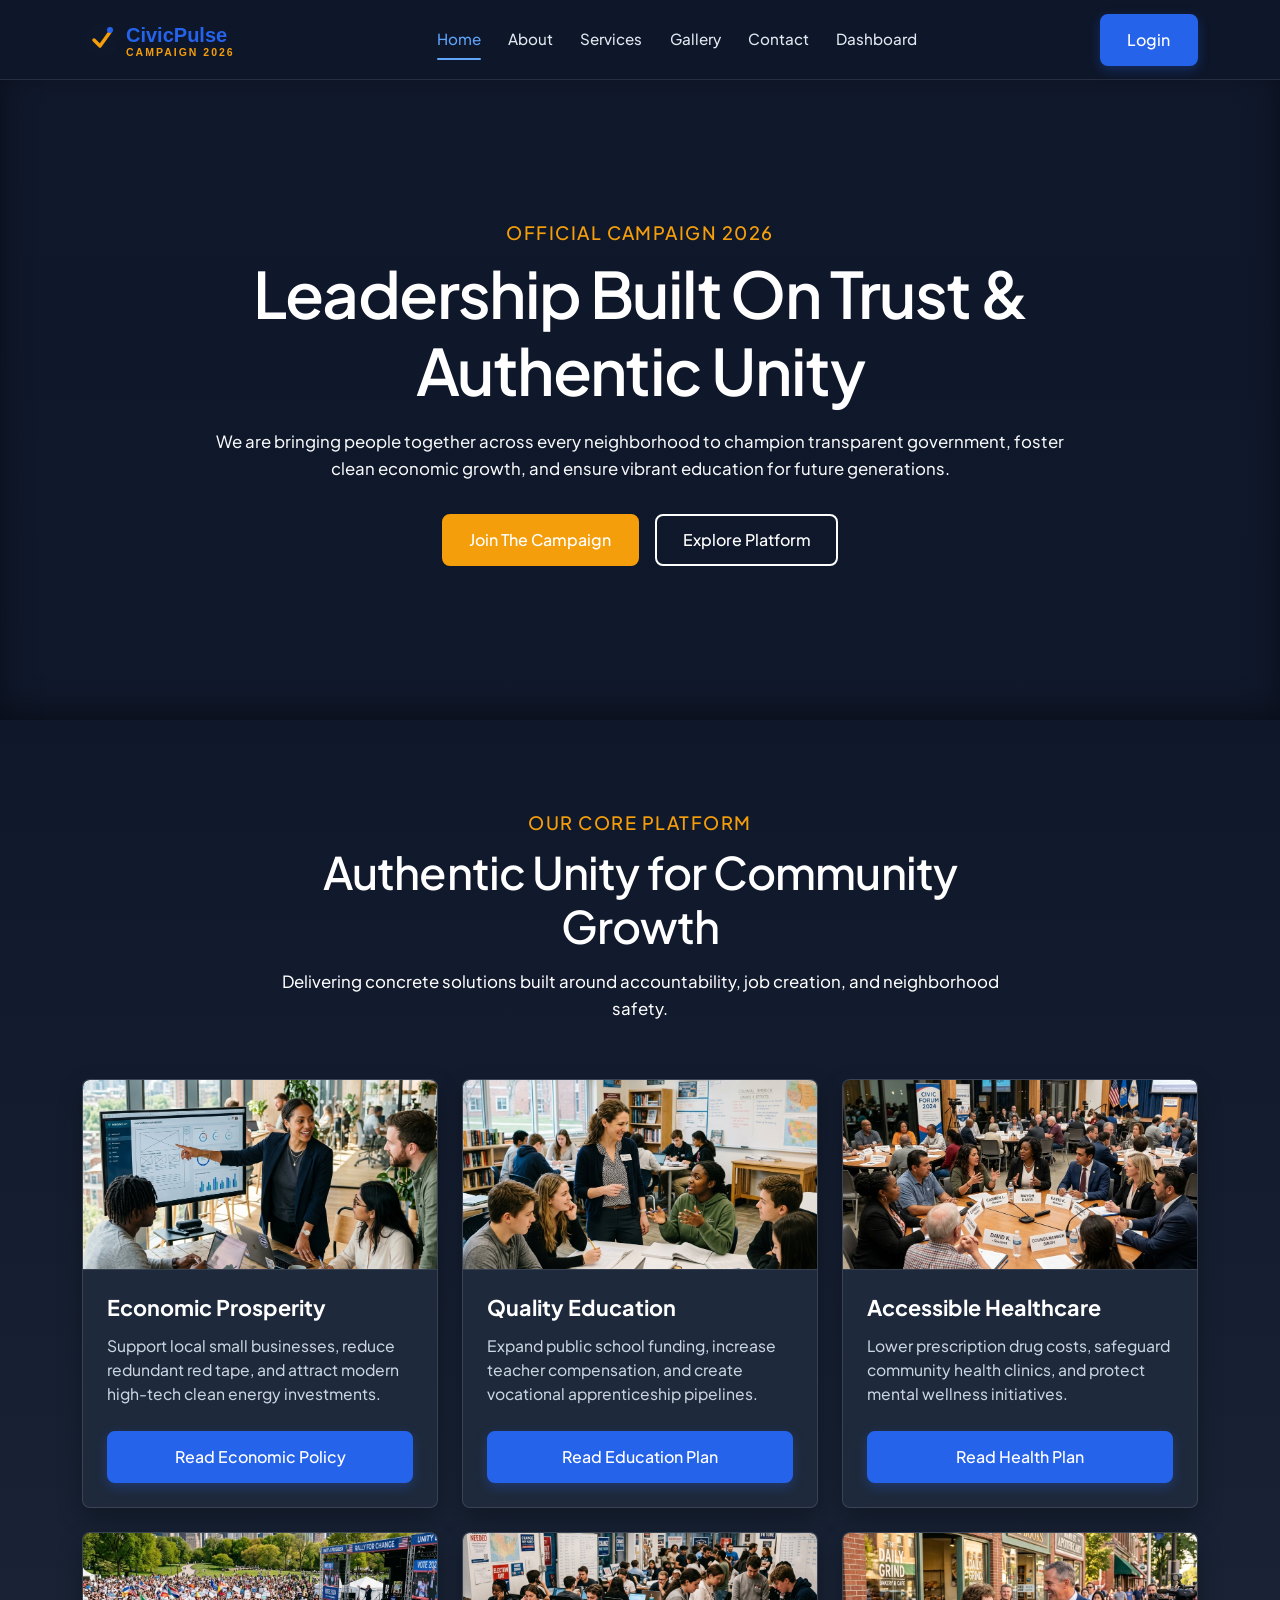
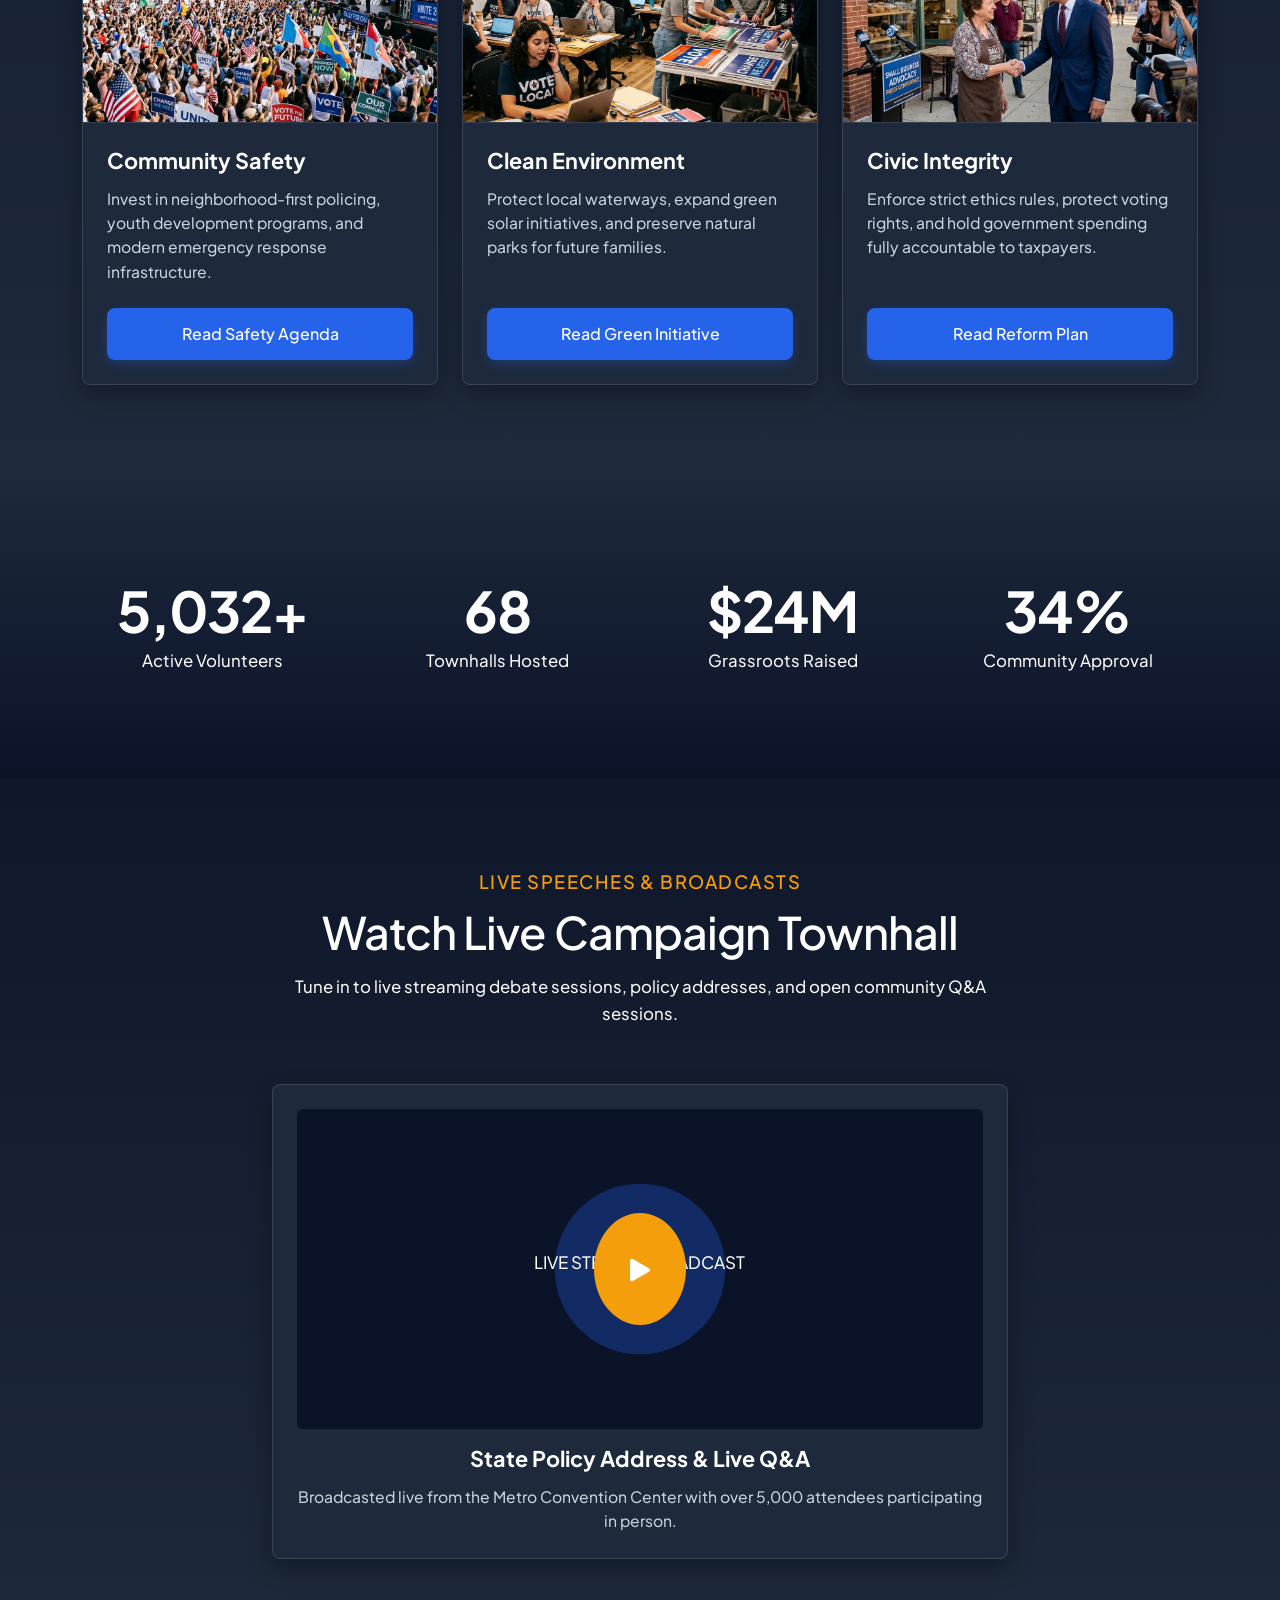
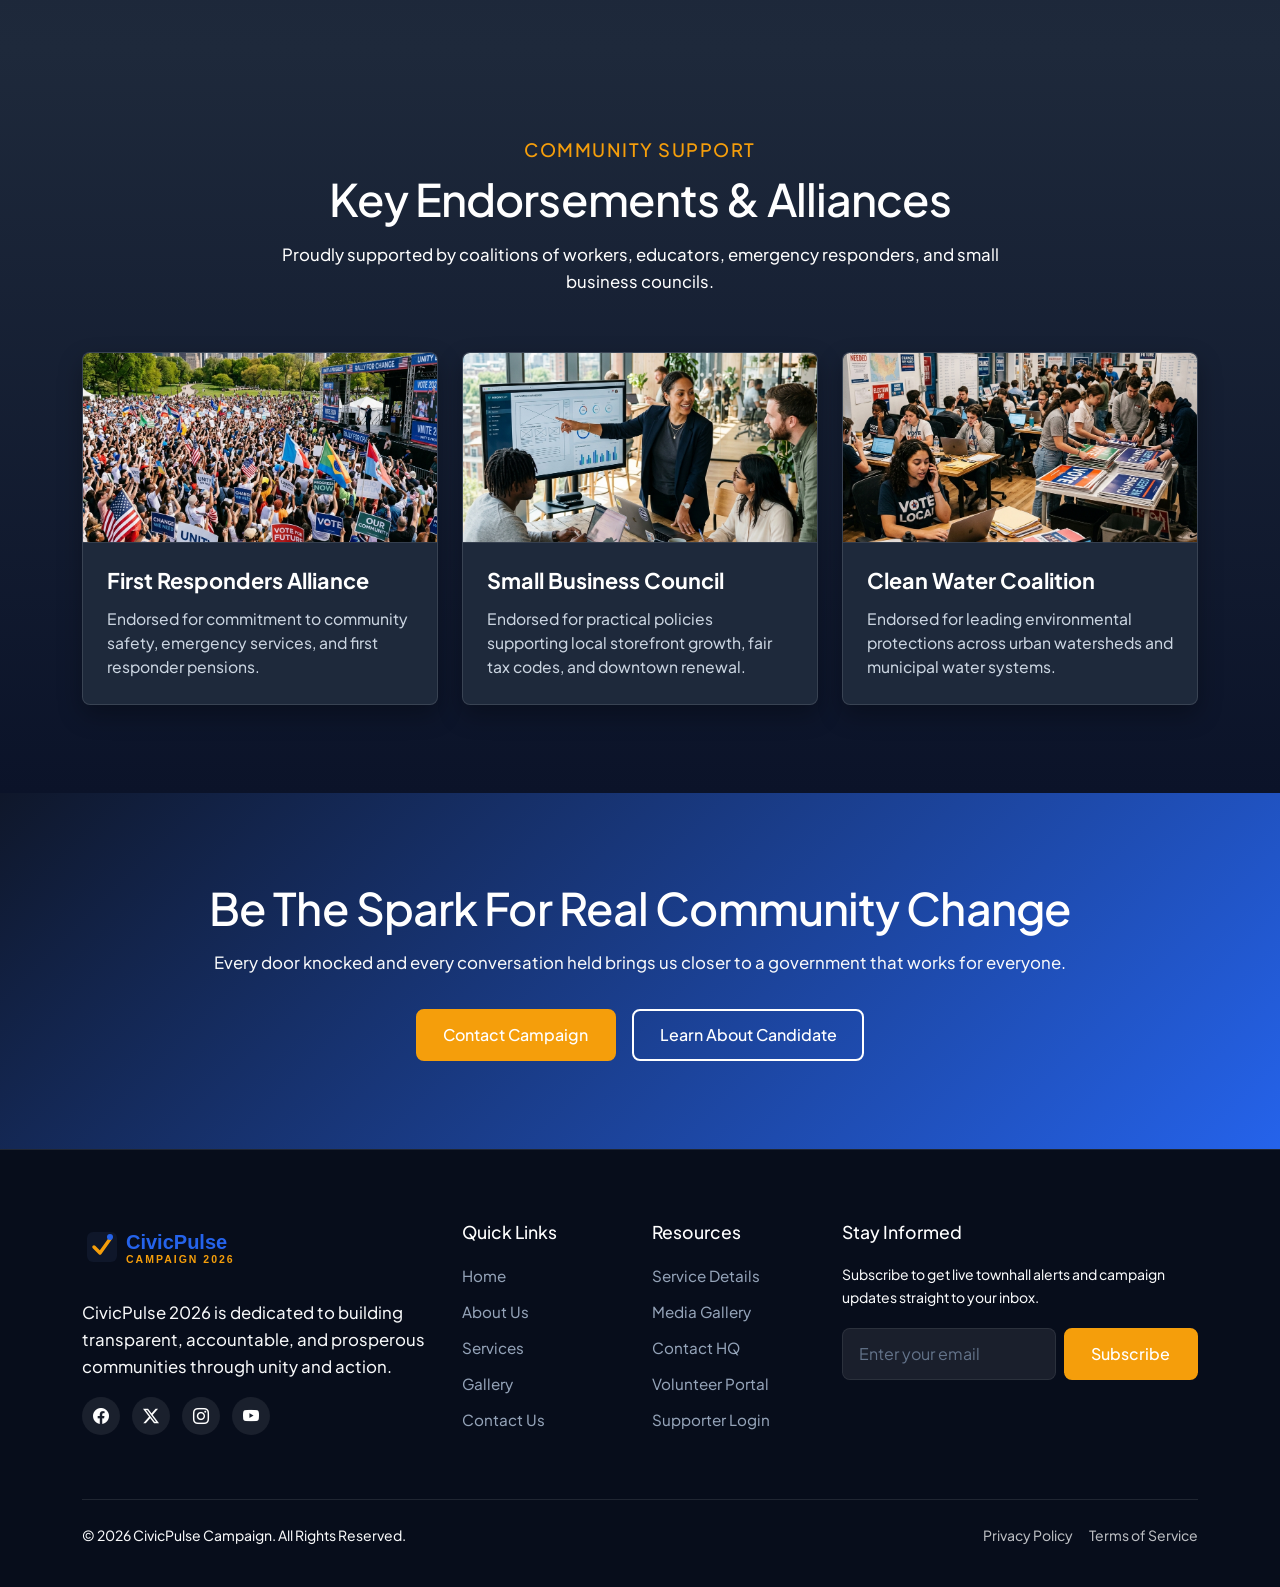
==== index.html @ 6f25697b "Fix mobile dashboard layout, sync offcanvas menu items, improve contrast, and move login button" ====
<!DOCTYPE html>
<html lang="en" dir="ltr">
<head>
  <meta charset="UTF-8">
  <meta name="viewport" content="width=device-width, initial-scale=1.0">
  <title>CivicPulse 2026 - Political Campaign (Home)</title>
  <meta name="description" content="Official Political Campaign Website for Senator Marcus Vance. Empowering local communities, promoting civic integrity, and driving economic prosperity for all.">
  
  <!-- Favicon -->
  <link rel="icon" type="image/svg+xml" href="assets/images/favicon.svg">
  
  <!-- Bootstrap 5 CSS -->
  <link href="https://cdn.jsdelivr.net/npm/bootstrap@5.3.2/dist/css/bootstrap.min.css" rel="stylesheet">
  <!-- Bootstrap Icons -->
  <link href="https://cdn.jsdelivr.net/npm/bootstrap-icons@1.11.1/font/bootstrap-icons.css" rel="stylesheet">
  
  <!-- Custom Stylesheets -->
  <link rel="stylesheet" href="assets/css/style.css">
  <link rel="stylesheet" href="assets/css/dark-mode.css">
  <link rel="stylesheet" href="assets/css/rtl.css">
</head>
<body>

  <!-- FIXED STICKY HEADER -->
  <header class="navbar-sticky">
    <div class="container d-flex align-items-center justify-content-between">
      <!-- Logo -->
      <a href="index.html" class="navbar-brand m-0">
        <img src="assets/images/logo.svg" alt="CivicPulse Logo" class="header-logo">
      </a>

      <!-- Desktop Navigation Menu -->
      <nav class="d-none d-lg-block">
        <ul class="nav">
          <li class="nav-item"><a class="nav-link active" href="index.html">Home</a></li>
          <li class="nav-item"><a class="nav-link" href="about.html">About</a></li>
          <li class="nav-item"><a class="nav-link" href="services.html">Services</a></li>
          <li class="nav-item"><a class="nav-link" href="gallery.html">Gallery</a></li>
          <li class="nav-item"><a class="nav-link" href="contact.html">Contact</a></li>
          <li class="nav-item"><a class="nav-link" href="dashboard.html">Dashboard</a></li>
        </ul>
      </nav>

      <!-- Action Toggles & CTAs (Only Login Button per Rule) -->
      <div class="d-flex align-items-center gap-2">
        <a href="login.html" class="btn btn-primary-custom d-none d-lg-inline-flex ms-2">Login</a>
        
        <!-- Mobile Offcanvas Trigger -->
        <button class="navbar-toggler d-lg-none header-toggle-btn p-2" type="button" data-bs-toggle="offcanvas" data-bs-target="#mobileOffcanvas" aria-controls="mobileOffcanvas" aria-label="Toggle navigation">
          <i class="bi bi-list fs-4"></i>
        </button>
      </div>
    </div>
  </header>

  <!-- MOBILE OFFCANVAS NAVIGATION MENU -->
  <div class="offcanvas offcanvas-end bg-section-var2 text-white" tabindex="-1" id="mobileOffcanvas">
    <div class="offcanvas-header border-bottom">
      <img src="assets/images/logo.svg" alt="CivicPulse Logo" class="header-logo" style="max-width: 140px;">
      <button type="button" class="btn-close btn-close-white" data-bs-dismiss="offcanvas" aria-label="Close"></button>
    </div>
    <div class="offcanvas-body d-flex flex-column justify-content-between">
      <ul class="nav flex-column gap-2">
        <li class="nav-item"><a class="nav-link text-white" href="index.html">Home</a></li>
        <li class="nav-item"><a class="nav-link text-white" href="about.html">About</a></li>
        <li class="nav-item"><a class="nav-link text-white" href="services.html">Services</a></li>
        <li class="nav-item"><a class="nav-link text-white" href="gallery.html">Gallery</a></li>
        <li class="nav-item"><a class="nav-link text-white" href="contact.html">Contact</a></li>
        <li class="nav-item"><a class="nav-link text-white" href="dashboard.html">Dashboard</a></li>
      </ul>
      <div class="mt-4 pt-3 border-top d-grid gap-2">
        <a href="login.html" class="btn btn-primary-custom">Login</a>
      </div>
    </div>
  </div>

  <main>
    <!-- SECTION 1: HOME HERO SECTION (WITH ATTRACTIVE BACKGROUND IMAGE & CENTER ALIGNMENT) -->
    <section class="hero-home-wrapper">
      <div class="container">
        <div class="hero-content-center">
          <span class="subheading">Official Campaign 2026</span>
          <h1 class="display-3 text-white">Leadership Built On Trust &amp; Authentic Unity</h1>
          <p class="lead-text text-light">
            We are bringing people together across every neighborhood to champion transparent government, foster clean economic growth, and ensure vibrant education for future generations.
          </p>
          <div class="hero-btn-group">
            <a href="contact.html" class="btn btn-tertiary-custom btn-lg">Join The Campaign</a>
            <a href="services.html" class="btn btn-secondary-custom border-white text-white btn-lg">Explore Platform</a>
          </div>
        </div>
      </div>
    </section>

    <!-- SECTION 2: CORE CAMPAIGN PILLARS (RICH DARK SLATE CARDS) -->
    <section class="py-section bg-section-var1">
      <div class="container">
        <div class="section-title-wrapper">
          <span class="subheading">Our Core Platform</span>
          <h2 class="text-white">Authentic Unity for Community Growth</h2>
          <p class="text-light">Delivering concrete solutions built around accountability, job creation, and neighborhood safety.</p>
        </div>
        <div class="row g-4">
          <!-- Card 1 -->
          <div class="col-md-6 col-lg-4">
            <div class="custom-card p-0 overflow-hidden">
              <img src="assets/images/card-economic.png" alt="Economic Prosperity" class="custom-card-img m-0">
              <div class="p-4 d-flex flex-column flex-grow-1">
                <h3 class="text-white">Economic Prosperity</h3>
                <p class="text-light">Support local small businesses, reduce redundant red tape, and attract modern high-tech clean energy investments.</p>
                <div class="custom-card-footer mt-auto pt-2">
                  <a href="service-details.html" class="btn btn-primary-custom w-100">Read Economic Policy</a>
                </div>
              </div>
            </div>
          </div>

          <!-- Card 2 -->
          <div class="col-md-6 col-lg-4">
            <div class="custom-card p-0 overflow-hidden">
              <img src="assets/images/card-education.png" alt="Quality Education" class="custom-card-img m-0">
              <div class="p-4 d-flex flex-column flex-grow-1">
                <h3 class="text-white">Quality Education</h3>
                <p class="text-light">Expand public school funding, increase teacher compensation, and create vocational apprenticeship pipelines.</p>
                <div class="custom-card-footer mt-auto pt-2">
                  <a href="service-details.html" class="btn btn-primary-custom w-100">Read Education Plan</a>
                </div>
              </div>
            </div>
          </div>

          <!-- Card 3 -->
          <div class="col-md-6 col-lg-4">
            <div class="custom-card p-0 overflow-hidden">
              <img src="assets/images/card-healthcare.png" alt="Accessible Healthcare" class="custom-card-img m-0">
              <div class="p-4 d-flex flex-column flex-grow-1">
                <h3 class="text-white">Accessible Healthcare</h3>
                <p class="text-light">Lower prescription drug costs, safeguard community health clinics, and protect mental wellness initiatives.</p>
                <div class="custom-card-footer mt-auto pt-2">
                  <a href="service-details.html" class="btn btn-primary-custom w-100">Read Health Plan</a>
                </div>
              </div>
            </div>
          </div>

          <!-- Card 4 -->
          <div class="col-md-6 col-lg-4">
            <div class="custom-card p-0 overflow-hidden">
              <img src="assets/images/card-safety.png" alt="Community Safety" class="custom-card-img m-0">
              <div class="p-4 d-flex flex-column flex-grow-1">
                <h3 class="text-white">Community Safety</h3>
                <p class="text-light">Invest in neighborhood-first policing, youth development programs, and modern emergency response infrastructure.</p>
                <div class="custom-card-footer mt-auto pt-2">
                  <a href="service-details.html" class="btn btn-primary-custom w-100">Read Safety Agenda</a>
                </div>
              </div>
            </div>
          </div>

          <!-- Card 5 -->
          <div class="col-md-6 col-lg-4">
            <div class="custom-card p-0 overflow-hidden">
              <img src="assets/images/card-environment.png" alt="Clean Environment" class="custom-card-img m-0">
              <div class="p-4 d-flex flex-column flex-grow-1">
                <h3 class="text-white">Clean Environment</h3>
                <p class="text-light">Protect local waterways, expand green solar initiatives, and preserve natural parks for future families.</p>
                <div class="custom-card-footer mt-auto pt-2">
                  <a href="service-details.html" class="btn btn-primary-custom w-100">Read Green Initiative</a>
                </div>
              </div>
            </div>
          </div>

          <!-- Card 6 -->
          <div class="col-md-6 col-lg-4">
            <div class="custom-card p-0 overflow-hidden">
              <img src="assets/images/card-ethics.png" alt="Civic Integrity" class="custom-card-img m-0">
              <div class="p-4 d-flex flex-column flex-grow-1">
                <h3 class="text-white">Civic Integrity</h3>
                <p class="text-light">Enforce strict ethics rules, protect voting rights, and hold government spending fully accountable to taxpayers.</p>
                <div class="custom-card-footer mt-auto pt-2">
                  <a href="service-details.html" class="btn btn-primary-custom w-100">Read Reform Plan</a>
                </div>
              </div>
            </div>
          </div>
        </div>
      </div>
    </section>

    <!-- SECTION 3: CAMPAIGN STATISTICS (COLOR VARIATION 2: DEEP NAVY SLATE) -->
    <section class="py-section bg-section-var2">
      <div class="container">
        <div class="row g-4 text-center">
          <div class="col-6 col-md-3">
            <div class="p-3">
              <h2 class="display-4 text-warning fw-bold mb-1"><span class="counter-val" data-target="18500">0</span>+</h2>
              <p class="text-light mb-0">Active Volunteers</p>
            </div>
          </div>
          <div class="col-6 col-md-3">
            <div class="p-3">
              <h2 class="display-4 text-warning fw-bold mb-1"><span class="counter-val" data-target="142">0</span></h2>
              <p class="text-light mb-0">Townhalls Hosted</p>
            </div>
          </div>
          <div class="col-6 col-md-3">
            <div class="p-3">
              <h2 class="display-4 text-warning fw-bold mb-1">$<span class="counter-val" data-target="24">0</span>M</h2>
              <p class="text-light mb-0">Grassroots Raised</p>
            </div>
          </div>
          <div class="col-6 col-md-3">
            <div class="p-3">
              <h2 class="display-4 text-warning fw-bold mb-1"><span class="counter-val" data-target="96">0</span>%</h2>
              <p class="text-light mb-0">Community Approval</p>
            </div>
          </div>
        </div>
      </div>
    </section>

    <!-- SECTION 4: WATCH LIVE & SPEECHES (COLOR VARIATION 1: DEEP SLATE NAVY) -->
    <section class="py-section bg-section-var1">
      <div class="container">
        <div class="section-title-wrapper">
          <span class="subheading">Live Speeches &amp; Broadcasts</span>
          <h2 class="text-white">Watch Live Campaign Townhall</h2>
          <p class="text-light">Tune in to live streaming debate sessions, policy addresses, and open community Q&amp;A sessions.</p>
        </div>
        <div class="row align-items-center g-4">
          <div class="col-lg-8 mx-auto text-center">
            <div class="custom-card p-4">
              <div class="position-relative mb-3 rounded overflow-hidden" style="background: #0B1329; min-height: 320px; display: flex; align-items: center; justify-content: center;">
                <svg viewBox="0 0 800 450" class="w-100 h-100 position-absolute top-0 start-0">
                  <rect width="800" height="450" fill="#0B1329"/>
                  <circle cx="400" cy="225" r="120" fill="#2563EB" opacity="0.3"/>
                  <text x="400" y="225" font-family="'Plus Jakarta Sans', sans-serif" font-size="24" fill="#FFFFFF" text-anchor="middle">LIVE STREAM BROADCAST</text>
                </svg>
                <a href="gallery.html" class="btn btn-tertiary-custom position-relative z-1 btn-lg rounded-circle p-4">
                  <i class="bi bi-play-fill fs-1"></i>
                </a>
              </div>
              <h3 class="text-white">State Policy Address &amp; Live Q&amp;A</h3>
              <p class="text-light mb-0">Broadcasted live from the Metro Convention Center with over 5,000 attendees participating in person.</p>
            </div>
          </div>
        </div>
      </div>
    </section>

    <!-- SECTION 5: KEY ENDORSEMENTS (RICH DARK SLATE CARDS WITH WHITE TEXT) -->
    <section class="py-section bg-section-var2">
      <div class="container">
        <div class="section-title-wrapper">
          <span class="subheading text-warning">Community Support</span>
          <h2 class="text-white">Key Endorsements &amp; Alliances</h2>
          <p class="text-light">Proudly supported by coalitions of workers, educators, emergency responders, and small business councils.</p>
        </div>
        <div class="row g-4 text-start">
          <div class="col-md-4">
            <div class="custom-card p-0 overflow-hidden">
              <img src="assets/images/card-responders.png" alt="First Responders Alliance" class="custom-card-img m-0">
              <div class="p-4 d-flex flex-column flex-grow-1">
                <h3 class="text-white">First Responders Alliance</h3>
                <p class="text-light mb-0">Endorsed for commitment to community safety, emergency services, and first responder pensions.</p>
              </div>
            </div>
          </div>
          <div class="col-md-4">
            <div class="custom-card p-0 overflow-hidden">
              <img src="assets/images/card-business.png" alt="Small Business Council" class="custom-card-img m-0">
              <div class="p-4 d-flex flex-column flex-grow-1">
                <h3 class="text-white">Small Business Council</h3>
                <p class="text-light mb-0">Endorsed for practical policies supporting local storefront growth, fair tax codes, and downtown renewal.</p>
              </div>
            </div>
          </div>
          <div class="col-md-4">
            <div class="custom-card p-0 overflow-hidden">
              <img src="assets/images/card-water.png" alt="Clean Water Coalition" class="custom-card-img m-0">
              <div class="p-4 d-flex flex-column flex-grow-1">
                <h3 class="text-white">Clean Water Coalition</h3>
                <p class="text-light mb-0">Endorsed for leading environmental protections across urban watersheds and municipal water systems.</p>
              </div>
            </div>
          </div>
        </div>
      </div>
    </section>

    <!-- SECTION 6: GRASSROOTS CALL TO ACTION (GRADIENT VARIATION) -->
    <section class="py-section text-white text-center" style="background: linear-gradient(135deg, #0F172A 0%, #2563EB 100%);">
      <div class="container">
        <div class="max-w-700 mx-auto">
          <h2 class="text-white mb-3">Be The Spark For Real Community Change</h2>
          <p class="lead-text text-light mb-4">Every door knocked and every conversation held brings us closer to a government that works for everyone.</p>
          <div class="hero-btn-group">
            <a href="contact.html" class="btn btn-tertiary-custom btn-lg">Contact Campaign</a>
            <a href="about.html" class="btn btn-secondary-custom border-white text-white btn-lg">Learn About Candidate</a>
          </div>
        </div>
      </div>
    </section>
  </main>

  <!-- GLOBAL FOOTER (EXACT SAME LOGO IMAGE AS HEADER) -->
  <footer class="footer-main">
    <div class="container">
      <div class="row g-4">
        <!-- Col 1: Logo & Motto -->
        <div class="col-lg-4 col-md-6">
          <a href="index.html">
            <img src="assets/images/logo.svg" alt="CivicPulse Logo" class="footer-logo">
          </a>
          <p class="mt-2 mb-3 text-light">
            CivicPulse 2026 is dedicated to building transparent, accountable, and prosperous communities through unity and action.
          </p>
          <div class="social-icons">
            <a href="#" class="social-icon-btn" aria-label="Facebook"><i class="bi bi-facebook"></i></a>
            <a href="#" class="social-icon-btn" aria-label="Twitter"><i class="bi bi-twitter-x"></i></a>
            <a href="#" class="social-icon-btn" aria-label="Instagram"><i class="bi bi-instagram"></i></a>
            <a href="#" class="social-icon-btn" aria-label="YouTube"><i class="bi bi-youtube"></i></a>
          </div>
        </div>

        <!-- Col 2: Quick Links -->
        <div class="col-lg-2 col-md-6">
          <h4 class="footer-title">Quick Links</h4>
          <ul class="footer-links">
            <li><a href="index.html">Home</a></li>
            <li><a href="about.html">About Us</a></li>
            <li><a href="services.html">Services</a></li>
            <li><a href="gallery.html">Gallery</a></li>
            <li><a href="contact.html">Contact Us</a></li>
          </ul>
        </div>

        <!-- Col 3: Resources -->
        <div class="col-lg-2 col-md-6">
          <h4 class="footer-title">Resources</h4>
          <ul class="footer-links">
            <li><a href="service-details.html">Service Details</a></li>
            <li><a href="gallery.html">Media Gallery</a></li>
            <li><a href="contact.html">Contact HQ</a></li>
            <li><a href="dashboard.html">Volunteer Portal</a></li>
            <li><a href="login.html">Supporter Login</a></li>
          </ul>
        </div>

        <!-- Col 4: Newsletter -->
        <div class="col-lg-4 col-md-6">
          <h4 class="footer-title">Stay Informed</h4>
          <p class="small text-light">Subscribe to get live townhall alerts and campaign updates straight to your inbox.</p>
          <form class="newsletter-form d-flex gap-2">
            <input type="email" class="form-control" placeholder="Enter your email" required>
            <button type="submit" class="btn btn-tertiary-custom">Subscribe</button>
          </form>
        </div>
      </div>

      <div class="footer-bottom">
        <p class="mb-0 small text-light">&copy; 2026 CivicPulse Campaign. All Rights Reserved.</p>
        <div class="d-flex gap-3 small">
          <a href="#" class="text-light text-decoration-none opacity-75">Privacy Policy</a>
          <a href="#" class="text-light text-decoration-none opacity-75">Terms of Service</a>
        </div>
      </div>
    </div>
  </footer>

  <!-- Mandatory Back to Top Button -->
  <button type="button" class="back-to-top-btn" id="backToTopBtn" aria-label="Back to Top">
    <i class="bi bi-arrow-up fs-5"></i>
  </button>

  <!-- Bootstrap 5 JS Bundle -->
  <script src="https://cdn.jsdelivr.net/npm/bootstrap@5.3.2/dist/js/bootstrap.bundle.min.js"></script>
  <!-- Custom JS -->
  <script src="assets/js/main.js"></script>
</body>
</html>
---- assets/css/style.css ----
/* ==========================================================================
   CivicPulse 2026 - Political Campaign Stylesheet
   Design System, CSS Variables, Typography & Base Layout (Rich Dark Theme)
   ========================================================================== */

@import url('https://fonts.googleapis.com/css2?family=Plus+Jakarta+Sans:wght@400;430;450;500;520;540;580;700;800&display=swap');

:root {
  /* Color Palette - Strictly 3 Primary Brand Colors */
  --primary: #0F172A;     /* Deep Slate Navy */
  --secondary: #2563EB;   /* Royal Civic Blue */
  --tertiary: #F59E0B;    /* Warm Amber Gold */

  /* Rich Dark Section Backgrounds - NO LIGHT/WHITE BACKGROUNDS ANYWHERE */
  --section-bg-var1: #0F172A; /* Deep Slate Navy */
  --section-bg-var2: #1E293B; /* Rich Dark Slate */
  --section-bg-var3: #0B1329; /* Midnight Blue */

  /* Dark Surface & High-Contrast Light Text Tones */
  --surface: #1E293B;
  --surface-dark: #0F172A;
  --text-main: #F8FAFC;
  --text-muted: #94A3B8;
  --border-color: rgba(255, 255, 255, 0.12);
  --shadow-sm: 0 4px 10px -1px rgba(0, 0, 0, 0.3);
  --shadow-lg: 0 20px 30px -5px rgba(0, 0, 0, 0.5);
  
  /* Typography Variables */
  --font-main: 'Plus Jakarta Sans', -apple-system, BlinkMacSystemFont, sans-serif;
  
  /* Font Sizes & Weights per Rules */
  --h1-size: clamp(3.2rem, 5vw, 5.5rem);
  --h1-weight: 580;
  
  --h2-size: clamp(2.2rem, 3.5vw, 3.8rem);
  --h2-weight: 540;
  
  --h3-size: clamp(1.6rem, 2.5vw, 2.4rem);
  --h3-weight: 520;
  
  --h4-size: clamp(1.25rem, 1.8vw, 1.75rem);
  --h4-weight: 500;
  
  --body-size: 1rem;
  --body-weight: 450;
  
  --btn-weight: 510;
  --nav-weight: 480;
  
  --transition: all 0.35s cubic-bezier(0.4, 0, 0.2, 1);
  --border-radius: 8px;
}

/* Global Reset & Baseline */
*, *::before, *::after {
  box-sizing: border-box;
}

body {
  font-family: var(--font-main);
  font-size: var(--body-size);
  font-weight: var(--body-weight);
  color: #F8FAFC;
  background-color: #0F172A;
  background: linear-gradient(180deg, #0F172A 0%, #1E293B 100%);
  line-height: 1.6;
  overflow-x: hidden;
  padding-top: 80px; /* Space for fixed sticky header */
}

/* OVERRIDE BOOTSTRAP BG-WHITE & BG-LIGHT TO RICH DARK THEMES */
.bg-white, .bg-light {
  background-color: #1E293B !important;
  color: #F8FAFC !important;
}

.bg-section-var1 {
  background: linear-gradient(180deg, #0F172A 0%, #1E293B 100%) !important;
  color: #F8FAFC !important;
}

.bg-section-var2 {
  background: linear-gradient(180deg, #1E293B 0%, #0B1329 100%) !important;
  color: #FFFFFF !important;
}

.bg-section-var3 {
  background: linear-gradient(180deg, #0B1329 0%, #0F172A 100%) !important;
  color: #FFFFFF !important;
}

.bg-section-var1 h1, .bg-section-var1 h2, .bg-section-var1 h3, .bg-section-var1 h4, .bg-section-var1 p,
.bg-section-var2 h1, .bg-section-var2 h2, .bg-section-var2 h3, .bg-section-var2 h4, .bg-section-var2 p,
.bg-section-var3 h1, .bg-section-var3 h2, .bg-section-var3 h3, .bg-section-var3 h4, .bg-section-var3 p {
  color: #FFFFFF !important;
}

h1, .h1 {
  font-size: var(--h1-size);
  font-weight: var(--h1-weight) !important;
  letter-spacing: -0.025em;
  line-height: 1.1;
  color: #FFFFFF;
  margin-bottom: 1.25rem;
}

h2, .h2 {
  font-size: var(--h2-size);
  font-weight: var(--h2-weight) !important;
  letter-spacing: -0.02em;
  line-height: 1.2;
  color: #FFFFFF;
  margin-bottom: 1rem;
}

h3, .h3 {
  font-size: var(--h3-size);
  font-weight: var(--h3-weight) !important;
  line-height: 1.3;
  color: #FFFFFF;
  margin-bottom: 0.75rem;
}

h4, .h4, h5, .h5, h6, .h6 {
  font-size: var(--h4-size);
  font-weight: var(--h4-weight) !important;
  color: #FFFFFF;
  margin-bottom: 0.5rem;
}

p, .lead-text {
  font-size: 1.05rem;
  font-weight: var(--body-weight);
  color: #CBD5E1;
  margin-bottom: 1.25rem;
}

.subheading {
  font-weight: 520;
  font-size: 1.15rem;
  color: var(--tertiary) !important;
  text-transform: uppercase;
  letter-spacing: 0.08em;
  margin-bottom: 0.5rem;
  display: block;
}

b, strong {
  font-weight: 600;
  color: #FFFFFF;
}

/* Header & Sticky Navbar */
.navbar-sticky {
  position: fixed;
  top: 0;
  left: 0;
  right: 0;
  width: 100%;
  height: 80px;
  background-color: rgba(15, 23, 42, 0.95);
  backdrop-filter: blur(12px);
  border-bottom: 1px solid rgba(255, 255, 255, 0.1);
  z-index: 1030;
  transition: var(--transition);
  display: flex;
  align-items: center;
}

.navbar-brand img, .header-logo, .footer-logo {
  max-width: 180px;
  height: 50px;
  object-fit: contain;
}

.nav-link {
  font-size: 0.95rem;
  font-weight: var(--nav-weight);
  color: #E2E8F0 !important;
  padding: 0.5rem 0.85rem !important;
  transition: var(--transition);
  position: relative;
}

.nav-link:hover, .nav-link.active {
  color: #60A5FA !important;
}

.nav-link.active::after {
  content: '';
  position: absolute;
  bottom: 0;
  left: 0.85rem;
  right: 0.85rem;
  height: 2px;
  background-color: #60A5FA;
  border-radius: 2px;
}

/* DASHBOARD SIDEBAR HIGH CONTRAST NAVIGATION FIX */
#dashboardSidebar {
  background-color: #0B1329 !important;
}

#dashboardSidebar .nav-link {
  color: #E2E8F0 !important;
  font-size: 1rem;
  font-weight: 500;
  border-radius: 6px;
  transition: var(--transition);
}

#dashboardSidebar .nav-link::after {
  display: none !important;
}

#dashboardSidebar .nav-link:hover {
  color: #FFFFFF !important;
  background-color: rgba(255, 255, 255, 0.12) !important;
}

#dashboardSidebar .nav-link.active {
  color: #FFFFFF !important;
  background-color: #2563EB !important;
  font-weight: 600;
}

/* Header Toggle Buttons */
.header-toggle-btn {
  background-color: rgba(255, 255, 255, 0.1);
  border: 1px solid rgba(255, 255, 255, 0.2);
  color: #FFFFFF;
  padding: 0.4rem 0.75rem;
  font-size: 0.85rem;
  font-weight: 500;
  border-radius: var(--border-radius);
  transition: var(--transition);
  cursor: pointer;
  display: inline-flex;
  align-items: center;
  gap: 0.4rem;
  height: 38px;
}

.header-toggle-btn:hover {
  background-color: rgba(255, 255, 255, 0.2);
  color: #FFFFFF;
}

/* Base Buttons Baseline Dimensions */
.btn-primary-custom,
.btn-secondary-custom,
.btn-tertiary-custom {
  font-size: 1rem;
  font-weight: var(--btn-weight);
  padding: 0.75rem 1.6rem;
  border-radius: var(--border-radius);
  transition: var(--transition);
  text-decoration: none;
  display: inline-flex;
  align-items: center;
  justify-content: center;
  gap: 0.5rem;
  cursor: pointer;
  min-height: 48px;
  box-sizing: border-box;
}

.btn-primary-custom {
  background-color: var(--secondary);
  color: #ffffff;
  border: 2px solid var(--secondary);
  box-shadow: 0 4px 12px rgba(37, 99, 235, 0.3);
}

.btn-primary-custom:hover {
  background-color: #1d4ed8;
  border-color: #1d4ed8;
  color: #ffffff;
  transform: translateY(-2px);
  box-shadow: 0 6px 16px rgba(37, 99, 235, 0.4);
}

.btn-secondary-custom {
  background-color: transparent;
  color: #FFFFFF;
  border: 2px solid rgba(255, 255, 255, 0.3);
}

.btn-secondary-custom:hover {
  background-color: #FFFFFF;
  color: #0F172A;
  border-color: #FFFFFF;
  transform: translateY(-2px);
}

.btn-tertiary-custom {
  background-color: var(--tertiary);
  color: #ffffff;
  border: 2px solid var(--tertiary);
}

.btn-tertiary-custom:hover {
  background-color: #d97706;
  border-color: #d97706;
  color: #ffffff;
  transform: translateY(-2px);
}

/* CARDS BASELINE, IMAGES, HOVER ANIMATIONS & HIGH CONTRAST TYPOGRAPHY */
.custom-card {
  background-color: #1E293B !important;
  border: 1px solid rgba(255, 255, 255, 0.12) !important;
  border-radius: var(--border-radius);
  padding: 1.5rem;
  transition: transform 0.35s cubic-bezier(0.4, 0, 0.2, 1), box-shadow 0.35s cubic-bezier(0.4, 0, 0.2, 1), border-color 0.35s cubic-bezier(0.4, 0, 0.2, 1);
  display: flex;
  flex-direction: column;
  height: 100%;
  box-shadow: 0 10px 25px rgba(0, 0, 0, 0.3);
  position: relative;
  overflow: hidden;
  color: #FFFFFF !important;
}

.custom-card:hover {
  transform: translateY(-8px);
  box-shadow: 0 20px 35px -8px rgba(37, 99, 235, 0.4);
  border-color: var(--secondary) !important;
}

.custom-card-img {
  width: 100%;
  height: 190px;
  object-fit: cover;
  border-radius: calc(var(--border-radius) - 2px) calc(var(--border-radius) - 2px) 0 0;
  margin-bottom: 1.25rem;
  border-bottom: 1px solid rgba(255, 255, 255, 0.1);
  transition: transform 0.4s cubic-bezier(0.4, 0, 0.2, 1);
}

.custom-card:hover .custom-card-img {
  transform: scale(1.05);
}

.custom-card h3, .custom-card h4 {
  color: #FFFFFF !important;
  font-weight: 700 !important;
  font-size: 1.35rem;
  margin-bottom: 0.75rem;
  word-wrap: break-word;
  overflow-wrap: break-word;
}

.custom-card p {
  color: #CBD5E1 !important;
  font-weight: 450 !important;
  font-size: 0.98rem !important;
  line-height: 1.55 !important;
  margin-bottom: 1rem;
}

.custom-card .small {
  color: #94A3B8 !important;
  font-weight: 500 !important;
}

.custom-card-body {
  flex: 1 1 auto;
  display: flex;
  flex-direction: column;
}

.custom-card-footer {
  margin-top: auto;
  padding-top: 1rem;
}

/* Single Line Headline Rule */
.single-line-heading {
  white-space: nowrap;
  overflow: hidden;
  text-overflow: ellipsis;
}

@media (max-width: 768px) {
  .single-line-heading {
    white-space: normal;
  }
}

/* Section Spacing & Centering */
.py-section {
  padding-top: 5.5rem;
  padding-bottom: 5.5rem;
}

.section-title-wrapper {
  max-width: 750px;
  margin-left: auto;
  margin-right: auto;
  text-align: center;
  margin-bottom: 3.5rem;
}

/* HERO SECTION HEIGHT (640PX) */
.hero-wrapper, 
.hero-home-wrapper, 
.hero-about-wrapper, 
.hero-services-wrapper, 
.hero-details-wrapper, 
.hero-gallery-wrapper, 
.hero-contact-wrapper {
  color: #FFFFFF;
  padding-top: 10.5rem !important;
  padding-bottom: 11.5rem !important;
  min-height: 640px !important;
  height: 640px !important;
  position: relative;
  overflow: hidden;
  box-shadow: inset 0 -10px 30px rgba(0, 0, 0, 0.4);
  display: flex !important;
  align-items: center !important;
}

/* 1. HOME HERO */
.hero-wrapper, .hero-home-wrapper, .hero-home1-wrapper {
  position: relative;
  padding: 160px 0 100px;
  background-size: cover;
  background-position: center;
  color: #fff;
}

.hero-home-wrapper {
  background: linear-gradient(rgba(15, 23, 42, 0.7), rgba(15, 23, 42, 0.85)), url('../images/hero-home-bg.png');
}

.hero-home1-wrapper {
  background: linear-gradient(rgba(15, 23, 42, 0.7), rgba(15, 23, 42, 0.85)), url('../images/hero-home1-bg.png');
}
/* OLD CSS BELOW THIS */
.hero-home-wrapper-old {
  background: linear-gradient(135deg, rgba(15, 23, 42, 0.82) 0%, rgba(15, 23, 42, 0.86) 100%), url('../images/hero-campaign-rally.png') center top / cover no-repeat;
  text-align: center;
}

/* 2. ABOUT HERO */
.hero-about-wrapper {
  background: linear-gradient(135deg, rgba(15, 23, 42, 0.82) 0%, rgba(15, 23, 42, 0.86) 100%), url('../images/hero-about-candidate.png') center top / cover no-repeat !important;
  text-align: center !important;
}

/* 3. SERVICES HERO */
.hero-services-wrapper {
  background: linear-gradient(135deg, rgba(15, 23, 42, 0.84) 0%, rgba(15, 23, 42, 0.88) 100%), url('../images/hero-services.png') center / cover no-repeat;
  text-align: center;
}

/* 4. SERVICE DETAILS HERO */
.hero-details-wrapper {
  background: linear-gradient(135deg, rgba(15, 23, 42, 0.84) 0%, rgba(15, 23, 42, 0.88) 100%), url('../images/hero-service-details.png') center / cover no-repeat;
  text-align: center;
}

/* 5. GALLERY HERO */
.hero-gallery-wrapper {
  background: linear-gradient(135deg, rgba(15, 23, 42, 0.84) 0%, rgba(15, 23, 42, 0.88) 100%), url('../images/hero-gallery.png') center / cover no-repeat;
  text-align: center;
}

/* 6. CONTACT HERO */
.hero-contact-wrapper {
  background: linear-gradient(135deg, rgba(15, 23, 42, 0.84) 0%, rgba(15, 23, 42, 0.88) 100%), url('../images/hero-contact.png') center / cover no-repeat;
  text-align: center;
}

.hero-content-center {
  text-align: center;
  max-width: 880px;
  margin: 0 auto;
}

.hero-btn-group {
  display: flex;
  gap: 1rem;
  justify-content: center;
  align-items: center;
  flex-wrap: wrap;
  margin-top: 2rem;
}

/* UNIFORM BUTTON SIZING IN MOBILE VIEW RULE */
@media (max-width: 768px) {
  .btn-primary-custom,
  .btn-secondary-custom,
  .btn-tertiary-custom,
  .auth-card .btn,
  .filter-group .btn,
  .hero-btn-group .btn {
    width: 100% !important;
    min-height: 48px !important;
    height: 48px !important;
    font-size: 1rem !important;
    padding: 0.75rem 1.25rem !important;
    display: flex !important;
    align-items: center !important;
    justify-content: center !important;
    text-align: center !important;
    box-sizing: border-box !important;
    margin-bottom: 0.75rem !important;
  }

  .hero-btn-group, .filter-group {
    flex-direction: column !important;
    gap: 0 !important;
    width: 100% !important;
  }
}

/* Keyframes & Dynamic Animations */
@keyframes fadeInUp {
  from {
    opacity: 0;
    transform: translateY(25px);
  }
  to {
    opacity: 1;
    transform: translateY(0);
  }
}

@keyframes pulseGlow {
  0%, 100% {
    box-shadow: 0 0 15px rgba(37, 99, 235, 0.3);
  }
  50% {
    box-shadow: 0 0 30px rgba(37, 99, 235, 0.6);
  }
}

.animate-fade-in {
  animation: fadeInUp 0.8s ease forwards;
}

.pulse-card {
  animation: pulseGlow 4s infinite ease-in-out;
}

/* Footer Section */
.footer-main {
  background-color: #070D1B;
  color: #94A3B8;
  padding-top: 4.5rem;
  padding-bottom: 2.5rem;
  position: relative;
  border-top: 1px solid rgba(255, 255, 255, 0.1);
}

.footer-logo {
  max-width: 180px;
  height: 50px;
  object-fit: contain;
  margin-bottom: 1.25rem;
}

.footer-title {
  color: #FFFFFF;
  font-size: 1.1rem;
  font-weight: 520;
  margin-bottom: 1.25rem;
}

.footer-links {
  list-style: none;
  padding: 0;
  margin: 0;
}

.footer-links li {
  margin-bottom: 0.65rem;
}

.footer-links a {
  color: #94A3B8;
  text-decoration: none;
  transition: var(--transition);
  font-size: 0.95rem;
}

.footer-links a:hover {
  color: var(--tertiary);
  padding-left: 4px;
}

.social-icons {
  display: flex;
  gap: 0.75rem;
  margin-top: 1rem;
}

.social-icon-btn {
  width: 38px;
  height: 38px;
  border-radius: 50%;
  background-color: rgba(255, 255, 255, 0.08);
  color: #FFFFFF;
  display: flex;
  align-items: center;
  justify-content: center;
  text-decoration: none;
  transition: var(--transition);
}

.social-icon-btn:hover {
  background-color: var(--secondary);
  color: #FFFFFF;
  transform: translateY(-2px);
}

.newsletter-form .form-control {
  background-color: rgba(255, 255, 255, 0.08);
  border: 1px solid rgba(255, 255, 255, 0.15);
  color: #FFFFFF;
  padding: 0.65rem 1rem;
  border-radius: var(--border-radius);
}

.newsletter-form .form-control::placeholder {
  color: #64748B;
}

.newsletter-form .form-control:focus {
  background-color: rgba(255, 255, 255, 0.12);
  border-color: var(--secondary);
  box-shadow: none;
  color: #FFFFFF;
}

.footer-bottom {
  border-top: 1px solid rgba(255, 255, 255, 0.1);
  margin-top: 3.5rem;
  padding-top: 1.5rem;
  display: flex;
  justify-content: space-between;
  align-items: center;
  flex-wrap: wrap;
  gap: 1rem;
}

.back-to-top-btn {
  position: fixed;
  bottom: 2rem;
  right: 2rem;
  width: 46px;
  height: 46px;
  border-radius: 50%;
  background-color: var(--secondary);
  color: #FFFFFF;
  border: none;
  display: flex;
  align-items: center;
  justify-content: center;
  cursor: pointer;
  box-shadow: 0 4px 12px rgba(0, 0, 0, 0.4);
  transition: var(--transition);
  opacity: 0;
  visibility: hidden;
  z-index: 999;
}

.back-to-top-btn.visible {
  opacity: 1;
  visibility: visible;
}

.back-to-top-btn:hover {
  background-color: var(--tertiary);
  transform: translateY(-4px);
}

/* Authentication Page Styles */
.auth-wrapper {
  min-height: 100vh;
  display: flex;
  align-items: center;
  justify-content: center;
  padding: 2rem 1rem;
  background: linear-gradient(135deg, #0F172A 0%, #1E293B 100%);
  position: relative;
}

.auth-card {
  background-color: #1E293B;
  border-radius: 12px;
  padding: 2.5rem;
  width: 100%;
  max-width: 480px;
  box-shadow: 0 25px 50px -12px rgba(0, 0, 0, 0.5);
  border: 1px solid rgba(255, 255, 255, 0.12);
  color: #FFFFFF;
}

.auth-card h2, .auth-card label {
  color: #FFFFFF !important;
}

.auth-card .form-control, .auth-card .form-select {
  background-color: #0F172A !important;
  border-color: rgba(255, 255, 255, 0.2) !important;
  color: #FFFFFF !important;
}

.auth-card .form-control::placeholder {
  color: #94A3B8 !important;
}

/* ==========================================================================
   UNIQUE PAGE DESIGN PATTERNS & ANIMATIONS
   ========================================================================== */

/* 1. Glassmorphic Panel Base */
.glass-panel {
  background: rgba(30, 41, 59, 0.65) !important;
  backdrop-filter: blur(16px);
  -webkit-backdrop-filter: blur(16px);
  border: 1px solid rgba(255, 255, 255, 0.15) !important;
  box-shadow: 0 10px 30px rgba(0, 0, 0, 0.25);
  border-radius: var(--border-radius);
  overflow: hidden;
}

/* 2. Services Page: Staggered Bento Box Grid */
.bento-grid {
  display: grid;
  grid-template-columns: repeat(4, 1fr);
  gap: 1.5rem;
  grid-auto-rows: 260px;
}
.bento-item {
  position: relative;
  display: flex;
  flex-direction: column;
  justify-content: flex-end;
  padding: 2rem;
  transition: all 0.5s cubic-bezier(0.2, 0.8, 0.2, 1);
  overflow: hidden;
  z-index: 1;
}
.bento-item-large {
  grid-column: span 2;
  grid-row: span 2;
}
.bento-item-wide {
  grid-column: span 2;
}
.bento-item-tall {
  grid-row: span 2;
}
@media (max-width: 991px) {
  .bento-grid {
    grid-template-columns: repeat(2, 1fr);
    grid-auto-rows: 240px;
  }
  .bento-item-large { grid-column: span 2; grid-row: span 2; }
  .bento-item-wide { grid-column: span 2; }
}
@media (max-width: 768px) {
  .bento-grid {
    grid-template-columns: 1fr;
    grid-auto-rows: 280px;
  }
  .bento-item-large, .bento-item-wide, .bento-item-tall {
    grid-column: span 1;
    grid-row: span 1;
  }
}

.bento-bg-img {
  position: absolute;
  top: 0; left: 0; right: 0; bottom: 0;
  width: 100%; height: 100%;
  object-fit: cover;
  z-index: -2;
  transition: transform 0.8s cubic-bezier(0.2, 0.8, 0.2, 1);
}
.bento-overlay {
  position: absolute;
  top: 0; left: 0; right: 0; bottom: 0;
  background: linear-gradient(to top, rgba(15, 23, 42, 0.95) 10%, rgba(15, 23, 42, 0.4) 60%, rgba(15, 23, 42, 0.1) 100%);
  z-index: -1;
  transition: all 0.5s ease;
}
.bento-content {
  transform: translateY(20px);
  transition: all 0.5s cubic-bezier(0.2, 0.8, 0.2, 1);
}
.bento-content p {
  opacity: 0;
  max-height: 0;
  margin-bottom: 0;
  transition: all 0.5s cubic-bezier(0.2, 0.8, 0.2, 1);
}
.bento-item:hover .bento-bg-img {
  transform: scale(1.1);
}
.bento-item:hover .bento-overlay {
  background: linear-gradient(to top, rgba(37, 99, 235, 0.9) 10%, rgba(15, 23, 42, 0.6) 60%, rgba(15, 23, 42, 0.2) 100%);
}
.bento-item:hover .bento-content {
  transform: translateY(0);
}
.bento-item:hover .bento-content p {
  opacity: 1;
  max-height: 100px;
  margin-top: 0.5rem;
  margin-bottom: 1rem;
}

/* 3. Gallery Page: Immersive Masonry Wall & 3D Tilt */
.masonry-wall {
  columns: 3 320px;
  column-gap: 1.5rem;
}
.masonry-item {
  break-inside: avoid;
  margin-bottom: 1.5rem;
  position: relative;
  border-radius: var(--border-radius);
  overflow: hidden;
  box-shadow: 0 10px 20px rgba(0,0,0,0.3);
  transform-style: preserve-3d;
  perspective: 1000px;
}
.masonry-img {
  width: 100%;
  display: block;
  border-radius: var(--border-radius);
  transition: transform 0.6s cubic-bezier(0.2, 0.8, 0.2, 1);
}
.masonry-overlay {
  position: absolute;
  top: 0; left: 0; right: 0; bottom: 0;
  background: rgba(15, 23, 42, 0.7);
  display: flex;
  flex-direction: column;
  align-items: center;
  justify-content: center;
  opacity: 0;
  transition: all 0.4s ease;
  backdrop-filter: blur(4px);
}
.masonry-item:hover .masonry-overlay {
  opacity: 1;
}
.masonry-item:hover .masonry-img {
  transform: scale(1.08);
}
/* 3D Tilt is handled via JS (Vanilla-Tilt) or fallback CSS hover */
.tilt-card:hover {
  transform: translateY(-10px) scale(1.02);
  box-shadow: 0 25px 40px rgba(37, 99, 235, 0.4);
}

/* Filter Animation */
@keyframes scaleRotateIn {
  0% { opacity: 0; transform: scale(0.8) rotate(-5deg); }
  100% { opacity: 1; transform: scale(1) rotate(0); }
}
.scale-rotate-enter {
  animation: scaleRotateIn 0.5s cubic-bezier(0.2, 0.8, 0.2, 1) forwards;
}

/* 4. Contact Page: Floating Glass Form */
.contact-map-bg {
  position: relative;
  background: url('../images/hero-contact.png') center/cover fixed no-repeat;
  min-height: 85vh;
  display: flex;
  align-items: center;
}
.contact-map-bg::before {
  content: '';
  position: absolute;
  top:0; left:0; right:0; bottom:0;
  background: rgba(15, 23, 42, 0.65);
}
.contact-glass-form {
  position: relative;
  z-index: 10;
  background: rgba(15, 23, 42, 0.75);
  backdrop-filter: blur(20px);
  border: 1px solid rgba(255, 255, 255, 0.2);
  border-radius: 16px;
  padding: 3rem;
  box-shadow: 0 30px 60px rgba(0, 0, 0, 0.5);
  animation: slideInRight 0.8s cubic-bezier(0.2, 0.8, 0.2, 1) forwards;
}

/* Bobbing Animation for Social Bubbles */
@keyframes bobFloat {
  0% { transform: translateY(0); }
  50% { transform: translateY(-15px); }
  100% { transform: translateY(0); }
}
.bobbing-element {
  animation: bobFloat 4s ease-in-out infinite;
}
.bob-delay-1 { animation-delay: 1s; }
.bob-delay-2 { animation-delay: 2s; }
.bob-delay-3 { animation-delay: 3s; }

/* Slide In Right */
@keyframes slideInRight {
  0% { opacity: 0; transform: translateX(50px); }
  100% { opacity: 1; transform: translateX(0); }
}

/* Stagger Fade Up */
.stagger-fade-up {
  opacity: 0;
  transform: translateY(30px);
  animation: staggerFade 0.6s cubic-bezier(0.2, 0.8, 0.2, 1) forwards;
}
@keyframes staggerFade {
  to { opacity: 1; transform: translateY(0); }
}
.delay-100 { animation-delay: 0.1s; }
.delay-200 { animation-delay: 0.2s; }
.delay-300 { animation-delay: 0.3s; }
.delay-400 { animation-delay: 0.4s; }
.delay-500 { animation-delay: 0.5s; }

/* ========================================= */
/* CINEMATIC POLAROID GALLERY THEME        */
/* ========================================= */
.polaroid-grid {
  display: grid;
  grid-template-columns: repeat(auto-fit, minmax(280px, 1fr));
  gap: 3rem;
  padding: 2rem 0;
}

.polaroid-item {
  background: #fff;
  padding: 12px 12px 40px 12px;
  border-radius: 4px;
  box-shadow: 0 10px 20px rgba(0,0,0,0.3);
  transition: all 0.4s cubic-bezier(0.175, 0.885, 0.32, 1.275);
  position: relative;
  display: flex;
  flex-direction: column;
  cursor: pointer;
}

.polaroid-item:nth-child(even) {
  transform: rotate(3deg);
}

.polaroid-item:nth-child(odd) {
  transform: rotate(-3deg);
}

.polaroid-item:hover {
  transform: scale(1.05) rotate(0deg) !important;
  box-shadow: 0 20px 40px rgba(0,0,0,0.5);
  z-index: 10;
}

.polaroid-img {
  width: 100%;
  height: 250px;
  object-fit: cover;
  border-radius: 2px;
  filter: grayscale(20%) contrast(110%);
  transition: filter 0.4s ease;
}

.polaroid-item:hover .polaroid-img {
  filter: grayscale(0%) contrast(100%);
}

.polaroid-caption {
  position: absolute;
  bottom: 10px;
  left: 0;
  right: 0;
  text-align: center;
  color: #333;
  font-family: 'Inter', sans-serif;
  font-weight: 600;
  font-size: 0.9rem;
  opacity: 0.8;
  transition: opacity 0.3s ease;
}

.polaroid-item:hover .polaroid-caption {
  opacity: 1;
}

/* ========================================= */
/* TIMELINE & STATS SECTIONS (SERVICES PAGE) */
/* ========================================= */

/* Timeline */
.timeline-section {
  position: relative;
  padding: 6rem 0;
}
.timeline-container {
  position: relative;
  max-width: 900px;
  margin: 0 auto;
}
.timeline-container::after {
  content: '';
  position: absolute;
  width: 4px;
  background: rgba(37, 99, 235, 0.3);
  top: 0;
  bottom: 0;
  left: 50%;
  margin-left: -2px;
  border-radius: 2px;
}
.timeline-item {
  padding: 10px 40px;
  position: relative;
  background: inherit;
  width: 50%;
  opacity: 0;
  transform: translateY(30px);
  transition: all 0.6s ease;
}
.timeline-item.visible {
  opacity: 1;
  transform: translateY(0);
}
.timeline-item:nth-child(odd) {
  left: 0;
}
.timeline-item:nth-child(even) {
  left: 50%;
}
.timeline-item::after {
  content: '';
  position: absolute;
  width: 20px;
  height: 20px;
  right: -10px;
  background: #2563EB;
  border: 4px solid #0F172A;
  top: 15px;
  border-radius: 50%;
  z-index: 1;
}
.timeline-item:nth-child(even)::after {
  left: -10px;
}
.timeline-content {
  padding: 20px 30px;
  background: rgba(255, 255, 255, 0.03);
  border: 1px solid rgba(255, 255, 255, 0.1);
  backdrop-filter: blur(10px);
  border-radius: 8px;
}

/* Stats Counter */
.stats-section {
  padding: 5rem 0;
  background: linear-gradient(rgba(15, 23, 42, 0.95), rgba(15, 23, 42, 0.95)), url('../images/hero-services.png') center/cover;
}
.stat-box {
  text-align: center;
  padding: 2rem;
}
.stat-number {
  font-size: 3.5rem;
  font-weight: 800;
  color: #F59E0B;
  margin-bottom: 0.5rem;
}
.stat-label {
  font-size: 1.1rem;
  z-index: 10;
  background: rgba(15, 23, 42, 0.75);
  backdrop-filter: blur(20px);
  border: 1px solid rgba(255, 255, 255, 0.2);
  border-radius: 16px;
  padding: 3rem;
  box-shadow: 0 30px 60px rgba(0, 0, 0, 0.5);
  animation: slideInRight 0.8s cubic-bezier(0.2, 0.8, 0.2, 1) forwards;
}

/* Bobbing Animation for Social Bubbles */
@keyframes bobFloat {
  0% { transform: translateY(0); }
  50% { transform: translateY(-15px); }
  100% { transform: translateY(0); }
}
.bobbing-element {
  animation: bobFloat 4s ease-in-out infinite;
}
.bob-delay-1 { animation-delay: 1s; }
.bob-delay-2 { animation-delay: 2s; }
.bob-delay-3 { animation-delay: 3s; }

/* Slide In Right */
@keyframes slideInRight {
  0% { opacity: 0; transform: translateX(50px); }
  100% { opacity: 1; transform: translateX(0); }
}

/* Stagger Fade Up */
.stagger-fade-up {
  opacity: 0;
  transform: translateY(30px);
  animation: staggerFade 0.6s cubic-bezier(0.2, 0.8, 0.2, 1) forwards;
}
@keyframes staggerFade {
  to { opacity: 1; transform: translateY(0); }
}
.delay-100 { animation-delay: 0.1s; }
.delay-200 { animation-delay: 0.2s; }
.delay-300 { animation-delay: 0.3s; }
.delay-400 { animation-delay: 0.4s; }
.delay-500 { animation-delay: 0.5s; }

/* ========================================= */
/* CINEMATIC POLAROID GALLERY THEME        */
/* ========================================= */
.polaroid-grid {
  display: grid;
  grid-template-columns: repeat(auto-fit, minmax(280px, 1fr));
  gap: 3rem;
  padding: 2rem 0;
}

.polaroid-item {
  background: #fff;
  padding: 12px 12px 40px 12px;
  border-radius: 4px;
  box-shadow: 0 10px 20px rgba(0,0,0,0.3);
  transition: all 0.4s cubic-bezier(0.175, 0.885, 0.32, 1.275);
  position: relative;
  display: flex;
  flex-direction: column;
  cursor: pointer;
}

.polaroid-item:nth-child(even) {
  transform: rotate(3deg);
}

.polaroid-item:nth-child(odd) {
  transform: rotate(-3deg);
}

.polaroid-item:hover {
  transform: scale(1.05) rotate(0deg) !important;
  box-shadow: 0 20px 40px rgba(0,0,0,0.5);
  z-index: 10;
}

.polaroid-img {
  width: 100%;
  height: 250px;
  object-fit: cover;
  border-radius: 2px;
  filter: grayscale(20%) contrast(110%);
  transition: filter 0.4s ease;
}

.polaroid-item:hover .polaroid-img {
  filter: grayscale(0%) contrast(100%);
}

.polaroid-caption {
  position: absolute;
  bottom: 10px;
  left: 0;
  right: 0;
  text-align: center;
  color: #333;
  font-family: 'Inter', sans-serif;
  font-weight: 600;
  font-size: 0.9rem;
  opacity: 0.8;
  transition: opacity 0.3s ease;
}

.polaroid-item:hover .polaroid-caption {
  opacity: 1;
}

/* ========================================= */
/* TIMELINE & STATS SECTIONS (SERVICES PAGE) */
/* ========================================= */

/* Timeline */
.timeline-section {
  position: relative;
  padding: 6rem 0;
}
.timeline-container {
  position: relative;
  max-width: 900px;
  margin: 0 auto;
}
.timeline-container::after {
  content: '';
  position: absolute;
  width: 4px;
  background: rgba(37, 99, 235, 0.3);
  top: 0;
  bottom: 0;
  left: 50%;
  margin-left: -2px;
  border-radius: 2px;
}
.timeline-item {
  padding: 10px 40px;
  position: relative;
  background: inherit;
  width: 50%;
  opacity: 0;
  transform: translateY(30px);
  transition: all 0.6s ease;
}
.timeline-item.visible {
  opacity: 1;
  transform: translateY(0);
}
.timeline-item:nth-child(odd) {
  left: 0;
}
.timeline-item:nth-child(even) {
  left: 50%;
}
.timeline-item::after {
  content: '';
  position: absolute;
  width: 20px;
  height: 20px;
  right: -10px;
  background: #2563EB;
  border: 4px solid #0F172A;
  top: 15px;
  border-radius: 50%;
  z-index: 1;
}
.timeline-item:nth-child(even)::after {
  left: -10px;
}
.timeline-content {
  padding: 20px 30px;
  background: rgba(255, 255, 255, 0.03);
  border: 1px solid rgba(255, 255, 255, 0.1);
  backdrop-filter: blur(10px);
  border-radius: 8px;
}

/* Stats Counter */
.stats-section {
  padding: 5rem 0;
  background: linear-gradient(rgba(15, 23, 42, 0.95), rgba(15, 23, 42, 0.95)), url('../images/hero-services.png') center/cover;
}
.stat-box {
  text-align: center;
  padding: 2rem;
}
.stat-number {
  font-size: 3.5rem;
  font-weight: 800;
  color: #F59E0B;
  margin-bottom: 0.5rem;
}
.stat-label {
  font-size: 1.1rem;
  color: #E2E8F0;
  text-transform: uppercase;
  letter-spacing: 1px;
}

@media screen and (max-width: 768px) {
  .timeline-container::after { left: 31px; }
  .timeline-item { width: 100%; padding-left: 70px; padding-right: 25px; }
  .timeline-item:nth-child(even) { left: 0%; }
  .timeline-item::after { left: 21px; right: auto; }
  .timeline-item:nth-child(even)::after { left: 21px; }
}

/* ========================================= */
/* CONTACT PAGE SOCIAL BUBBLES               */
/* ========================================= */
.social-bubble-btn {
  transition: all 0.3s cubic-bezier(0.175, 0.885, 0.32, 1.275);
}
.social-bubble-btn:hover {
  transform: scale(1.15) translateY(-5px) !important;
  box-shadow: 0 15px 30px rgba(0,0,0,0.4) !important;
  z-index: 10;
}

/* Dashboard Sidebar Mobile Toggle */
@media (max-width: 991px) {
  #dashboardSidebar {
    position: fixed;
    top: 0;
    left: -300px;
    z-index: 1050;
    height: 100vh;
    transition: left 0.3s ease-in-out;
    box-shadow: 5px 0 15px rgba(0,0,0,0.5);
  }
  #dashboardSidebar.show-sidebar {
    left: 0;
  }
  .sidebar-overlay {
    position: fixed;
    top: 0;
    left: 0;
    right: 0;
    bottom: 0;
    background: rgba(0,0,0,0.5);
    z-index: 1040;
    display: none;
    backdrop-filter: blur(2px);
  }
  .sidebar-overlay.show {
    display: block;
  }
}
---- assets/css/dark-mode.css ----
/* ==========================================================================
   CivicPulse 2026 - Dark Mode Stylesheet
   Activated via data-theme="dark" attribute on <html> tag
   ========================================================================== */

[data-theme="dark"] {
  --bg-light: #0B0F17;
  --surface: #1E293B;
  --text-main: #F8FAFC;
  --text-muted: #94A3B8;
  --border-color: #334155;
  --shadow-sm: 0 4px 6px -1px rgba(0, 0, 0, 0.3);
  --shadow-lg: 0 20px 25px -5px rgba(0, 0, 0, 0.5);
}

[data-theme="dark"] body {
  background-color: var(--bg-light);
  color: var(--text-main);
}

[data-theme="dark"] h1, [data-theme="dark"] .h1,
[data-theme="dark"] h2, [data-theme="dark"] .h2,
[data-theme="dark"] h3, [data-theme="dark"] .h3,
[data-theme="dark"] h4, [data-theme="dark"] .h4 {
  color: #F8FAFC;
}

[data-theme="dark"] .navbar-sticky {
  background-color: rgba(15, 23, 42, 0.95);
  border-bottom-color: #334155;
}

[data-theme="dark"] .nav-link {
  color: #E2E8F0 !important;
}

[data-theme="dark"] .nav-link:hover, [data-theme="dark"] .nav-link.active {
  color: var(--tertiary) !important;
}

[data-theme="dark"] .header-toggle-btn {
  background-color: #1E293B;
  border-color: #334155;
  color: #F8FAFC;
}

[data-theme="dark"] .custom-card {
  background-color: #1E293B;
  border-color: #334155;
}

[data-theme="dark"] .hero-wrapper {
  background: linear-gradient(135deg, rgba(15, 23, 42, 0.9) 0%, rgba(30, 41, 59, 0.95) 100%);
}

[data-theme="dark"] .btn-secondary-custom {
  color: #F8FAFC;
  border-color: #F8FAFC;
}

[data-theme="dark"] .btn-secondary-custom:hover {
  background-color: #F8FAFC;
  color: #0F172A;
}

[data-theme="dark"] .form-control, [data-theme="dark"] .form-select {
  background-color: #0F172A;
  border-color: #334155;
  color: #F8FAFC;
}

[data-theme="dark"] .form-control:focus, [data-theme="dark"] .form-select:focus {
  background-color: #0F172A;
  border-color: var(--secondary);
  color: #F8FAFC;
}

[data-theme="dark"] .offcanvas {
  background-color: #0F172A;
  color: #F8FAFC;
}

[data-theme="dark"] .auth-card {
  background-color: #1E293B;
  border-color: #334155;
  color: #F8FAFC;
}

[data-theme="dark"] .table-custom {
  color: #F8FAFC;
  border-color: #334155;
}

[data-theme="dark"] .table-custom th, [data-theme="dark"] .table-custom td {
  border-color: #334155;
  background-color: #1E293B;
  color: #F8FAFC;
}
---- assets/css/rtl.css ----
/* ==========================================================================
   CivicPulse 2026 - RTL Support Stylesheet
   Activated via dir="rtl" on <html> tag
   ========================================================================== */

[dir="rtl"] {
  direction: rtl;
  text-align: right;
}

[dir="rtl"] .me-1, [dir="rtl"] .me-2, [dir="rtl"] .me-3, [dir="rtl"] .me-4 {
  margin-left: initial !important;
}

[dir="rtl"] .ms-1, [dir="rtl"] .ms-2, [dir="rtl"] .ms-3, [dir="rtl"] .ms-4 {
  margin-right: initial !important;
}

[dir="rtl"] .nav-link.active::after {
  right: 0.85rem;
  left: 0.85rem;
}

[dir="rtl"] .back-to-top-btn {
  right: auto;
  left: 2rem;
}

[dir="rtl"] .password-toggle-eye {
  right: auto;
  left: 1rem;
}

[dir="rtl"] .auth-header-toggles {
  right: auto;
  left: 1.5rem;
}

[dir="rtl"] .bi-chevron-right::before {
  content: "\f284"; /* Flip chevron to left in RTL */
}

[dir="rtl"] .bi-arrow-right::before {
  content: "\f12F"; /* Flip arrow to left in RTL */
}
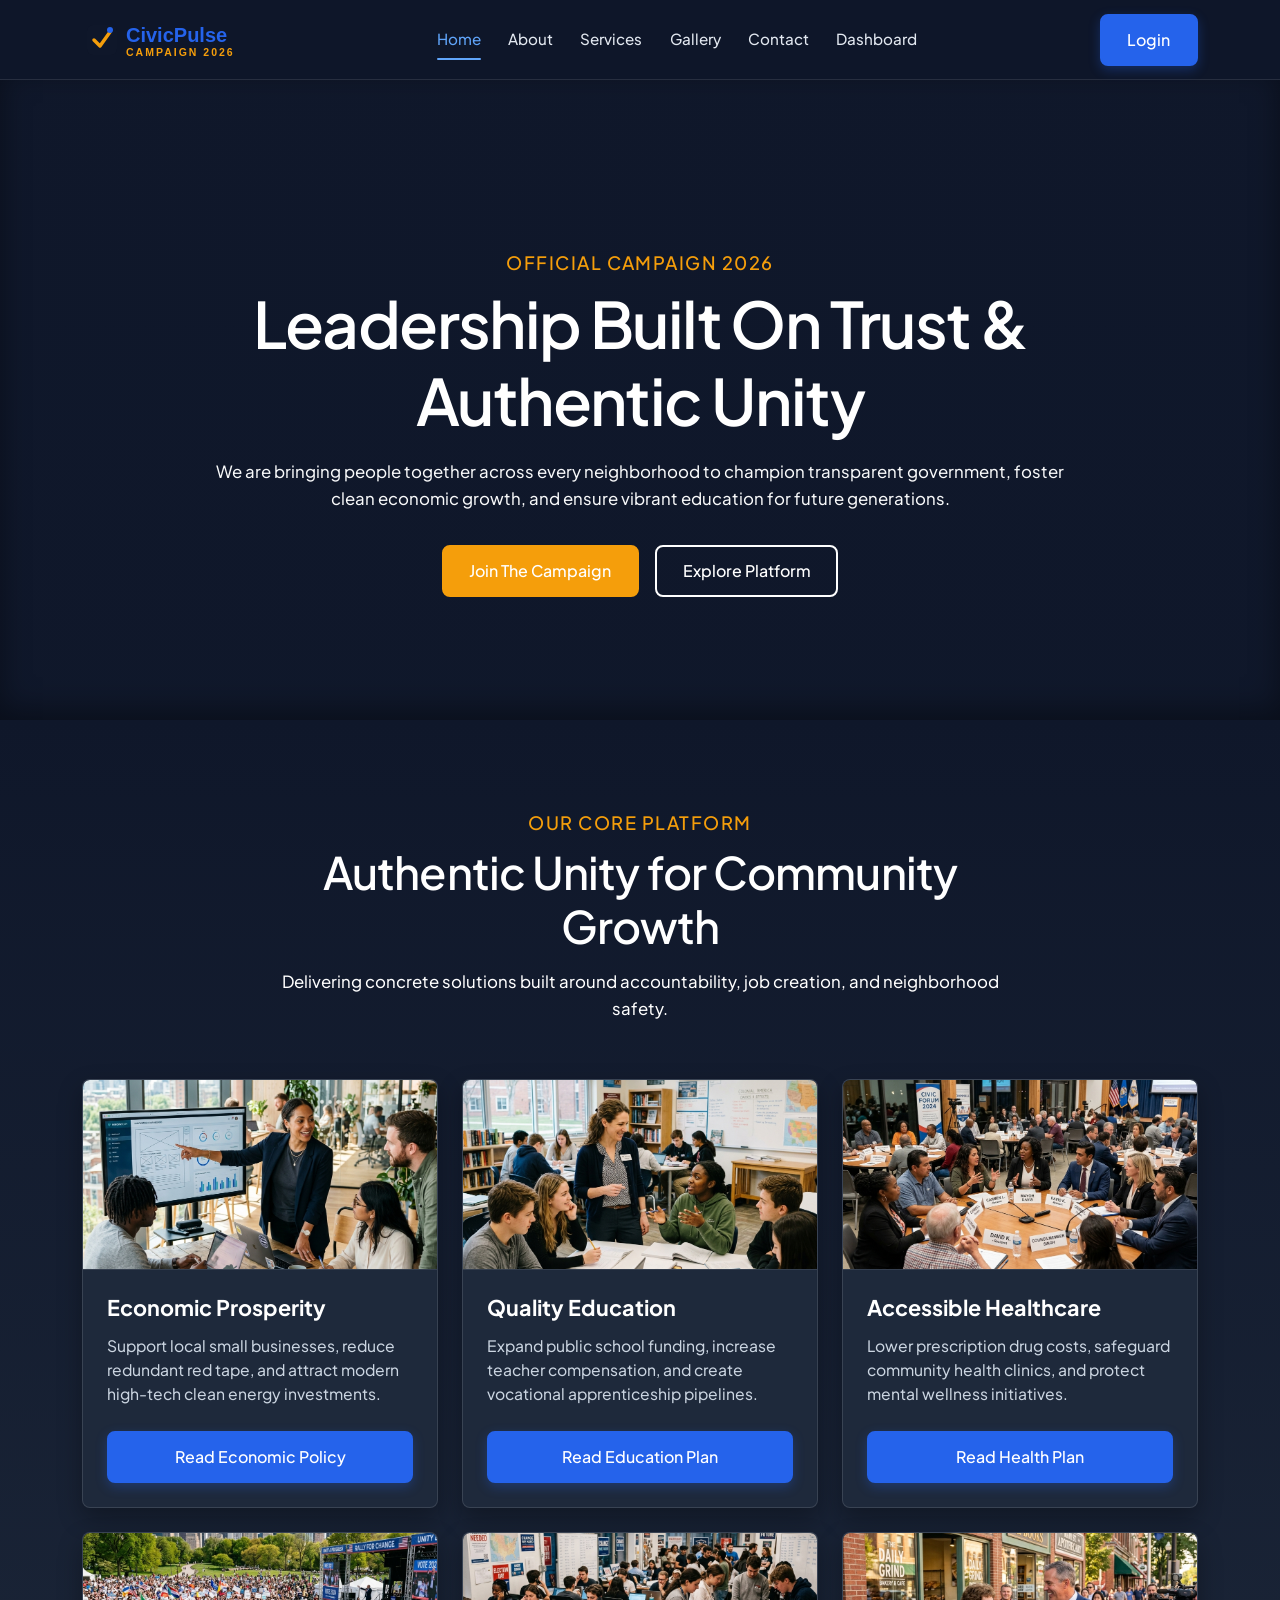
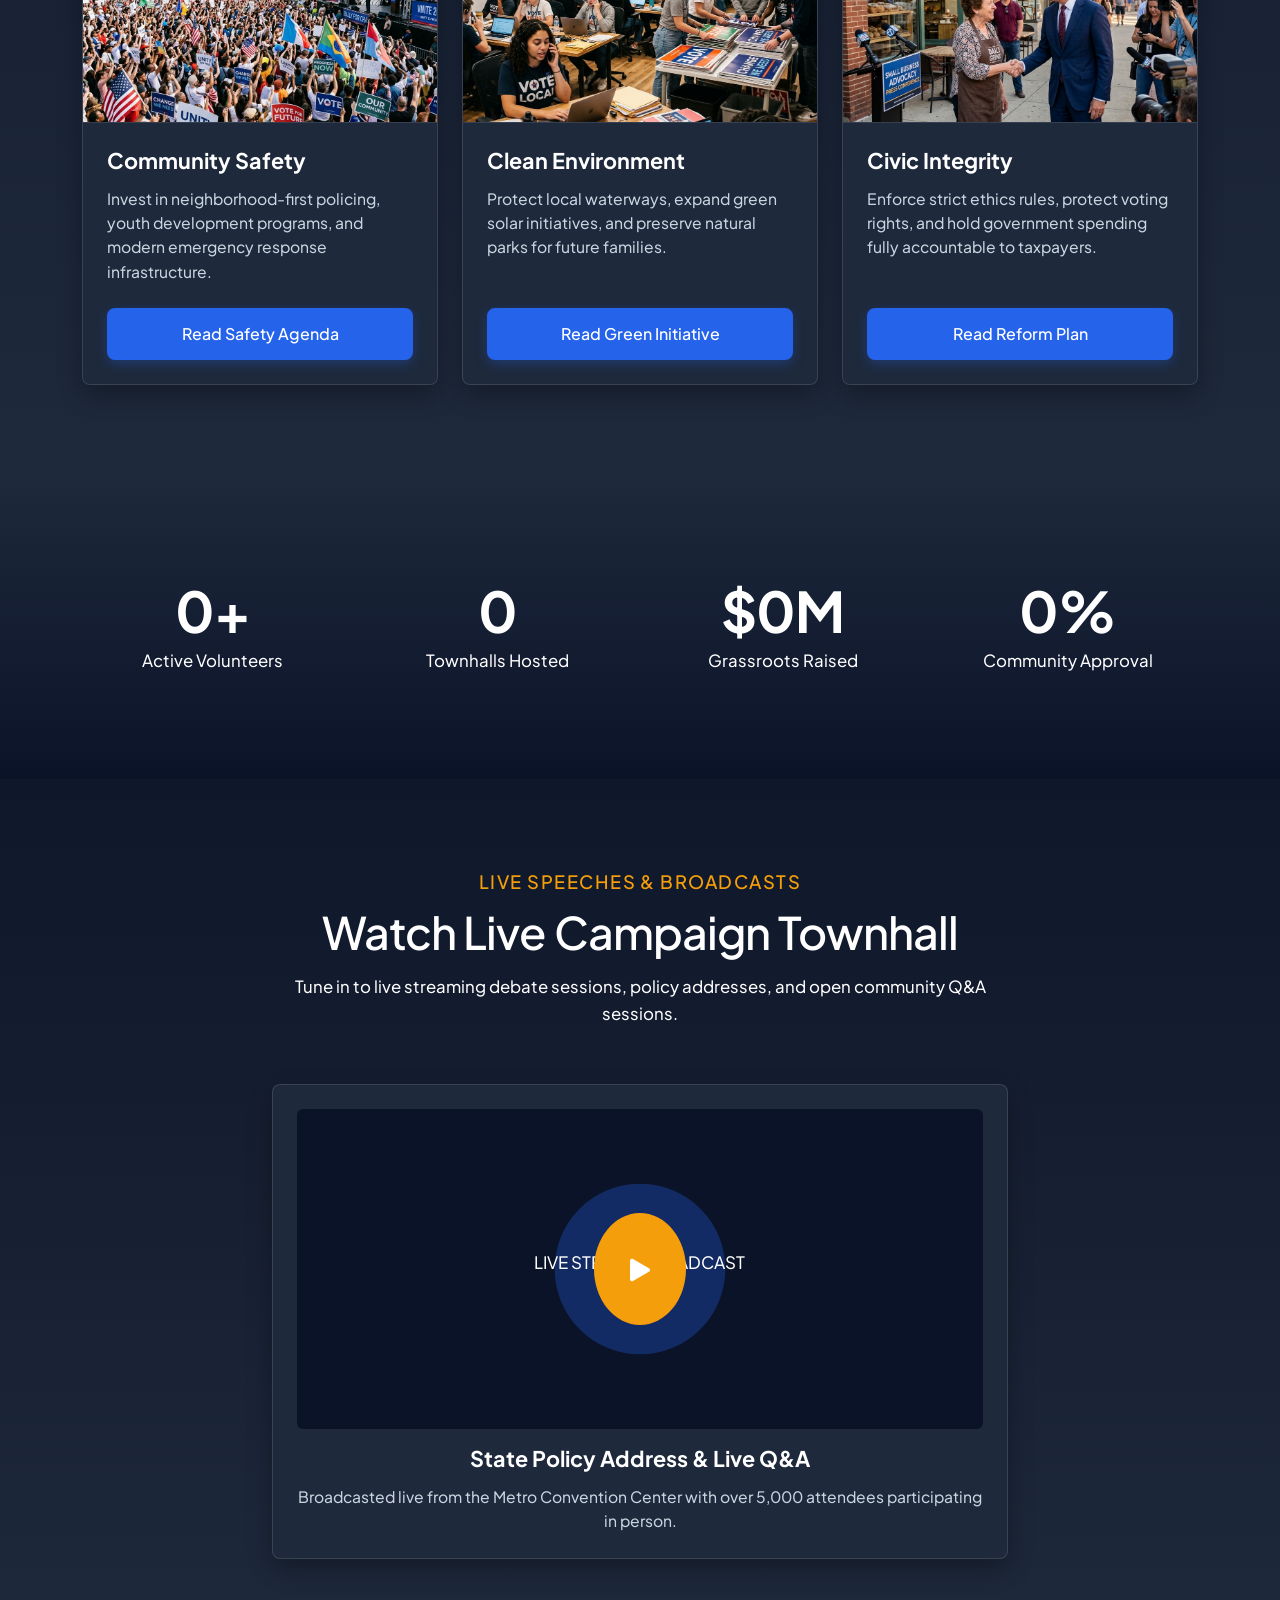
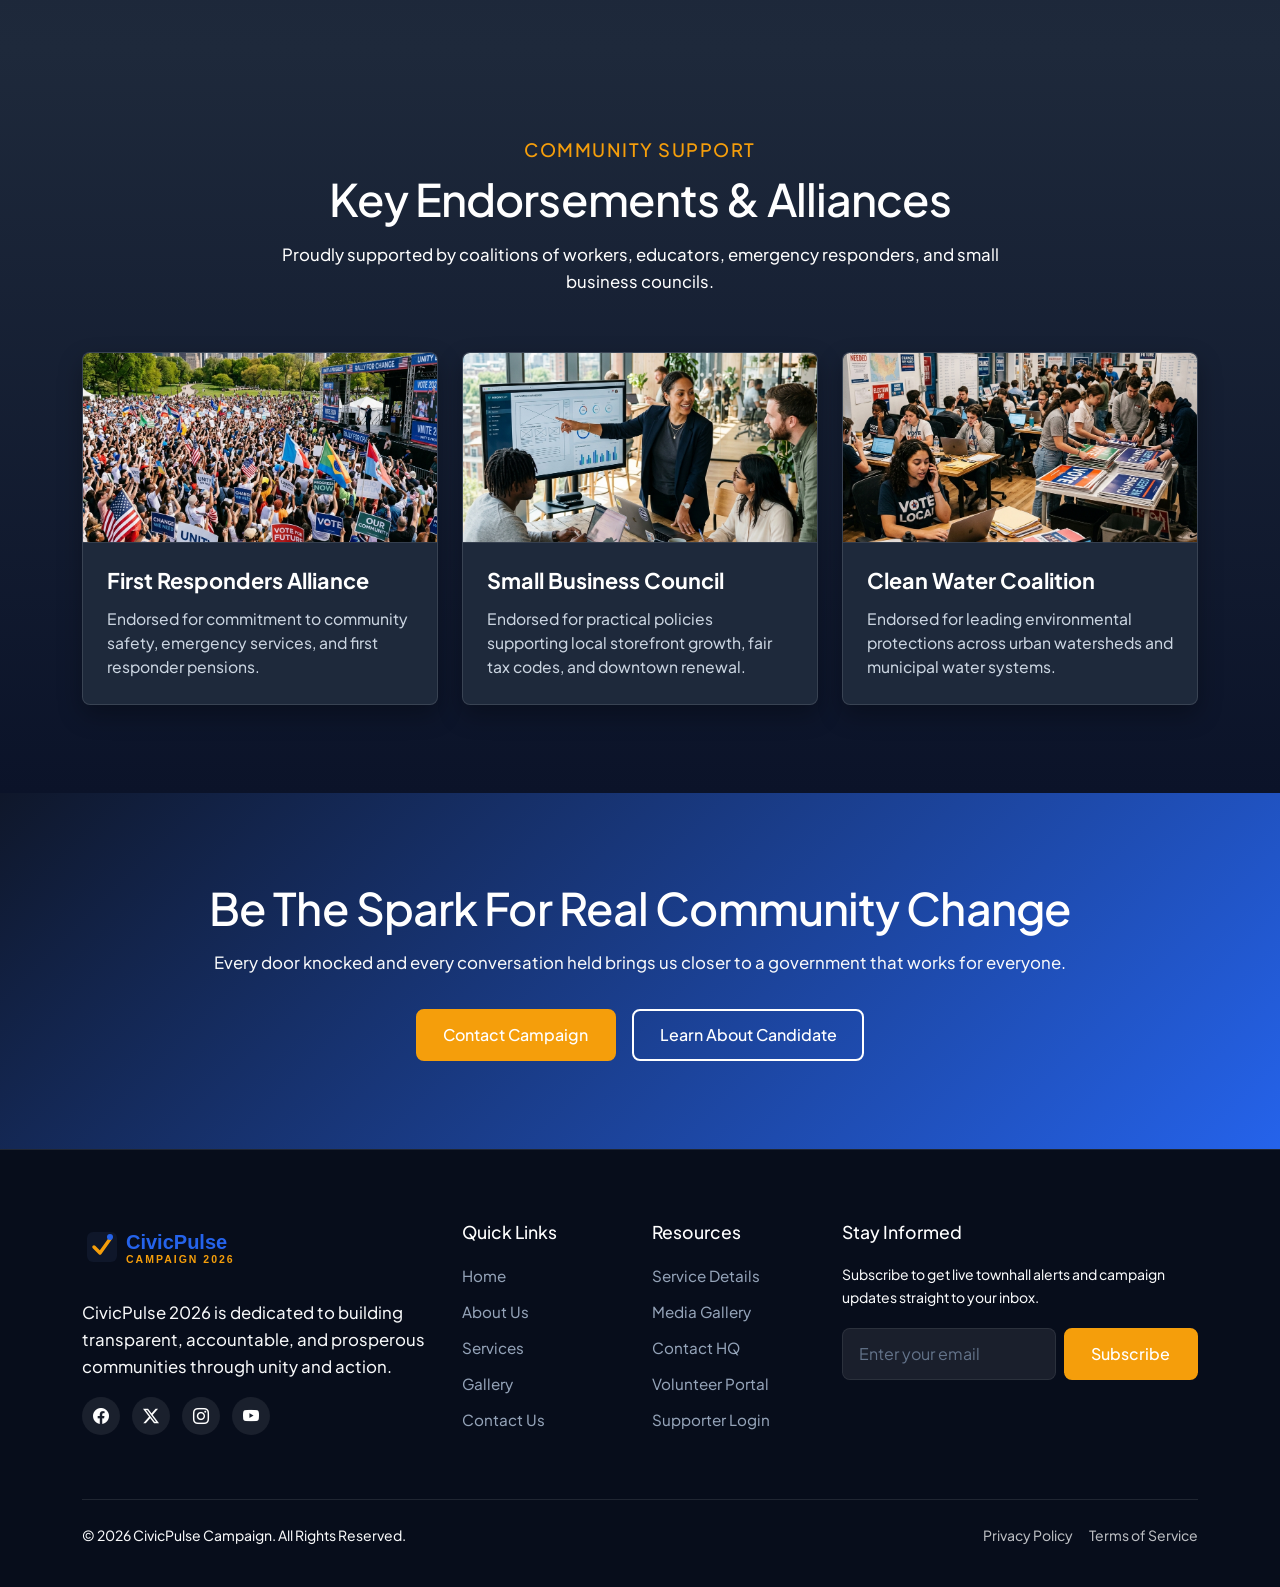
==== commit 5bdbbaaa: "Fix navbar login button visibility, add social icons to mobile menu, and set dashboard logout redire" ====
--- a/index.html
+++ b/index.html
@@ -30,7 +30,7 @@
       </a>
 
       <!-- Desktop Navigation Menu -->
-      <nav class="d-none d-lg-block">
+      <nav class="d-none d-xl-block">
         <ul class="nav">
           <li class="nav-item"><a class="nav-link active" href="index.html">Home</a></li>
           <li class="nav-item"><a class="nav-link" href="about.html">About</a></li>
@@ -43,10 +43,10 @@
 
       <!-- Action Toggles & CTAs (Only Login Button per Rule) -->
       <div class="d-flex align-items-center gap-2">
-        <a href="login.html" class="btn btn-primary-custom d-none d-lg-inline-flex ms-2">Login</a>
+        <a href="login.html" class="btn btn-primary-custom d-none d-xl-inline-flex ms-2">Login</a>
         
         <!-- Mobile Offcanvas Trigger -->
-        <button class="navbar-toggler d-lg-none header-toggle-btn p-2" type="button" data-bs-toggle="offcanvas" data-bs-target="#mobileOffcanvas" aria-controls="mobileOffcanvas" aria-label="Toggle navigation">
+        <button class="navbar-toggler d-xl-none header-toggle-btn p-2" type="button" data-bs-toggle="offcanvas" data-bs-target="#mobileOffcanvas" aria-controls="mobileOffcanvas" aria-label="Toggle navigation">
           <i class="bi bi-list fs-4"></i>
         </button>
       </div>
@@ -69,7 +69,13 @@
         <li class="nav-item"><a class="nav-link text-white" href="dashboard.html">Dashboard</a></li>
       </ul>
       <div class="mt-4 pt-3 border-top d-grid gap-2">
-        <a href="login.html" class="btn btn-primary-custom">Login</a>
+        <a href="login.html" class="btn btn-primary-custom mb-3">Login</a>
+        <div class="social-icons justify-content-center mt-2 mb-3">
+          <a href="#" class="social-icon-btn" aria-label="Facebook"><i class="bi bi-facebook"></i></a>
+          <a href="#" class="social-icon-btn" aria-label="Twitter"><i class="bi bi-twitter-x"></i></a>
+          <a href="#" class="social-icon-btn" aria-label="Instagram"><i class="bi bi-instagram"></i></a>
+          <a href="#" class="social-icon-btn" aria-label="YouTube"><i class="bi bi-youtube"></i></a>
+        </div>
       </div>
     </div>
   </div>
--- a/assets/css/style.css
+++ b/assets/css/style.css
@@ -419,7 +419,7 @@
   position: relative;
   overflow: hidden;
   box-shadow: inset 0 -10px 30px rgba(0, 0, 0, 0.4);
-  display: flex !important;
+  
   align-items: center !important;
 }
 
@@ -503,7 +503,7 @@
     height: 48px !important;
     font-size: 1rem !important;
     padding: 0.75rem 1.25rem !important;
-    display: flex !important;
+    
     align-items: center !important;
     justify-content: center !important;
     text-align: center !important;
@@ -1331,3 +1331,24 @@
     display: block;
   }
 }
+
+/* Fix Stats Cards Overlap on Mobile */
+@media (max-width: 768px) {
+  .stat-label {
+    padding: 1rem 0.5rem !important;
+    font-size: 0.9rem !important;
+    text-align: center;
+    word-break: break-word;
+  }
+}
+
+/* Fix Newsletter Form Alignment on Mobile */
+@media (max-width: 575px) {
+  .newsletter-form {
+    flex-direction: column;
+  }
+}
+
+.newsletter-form .form-control {
+  min-height: 48px;
+}
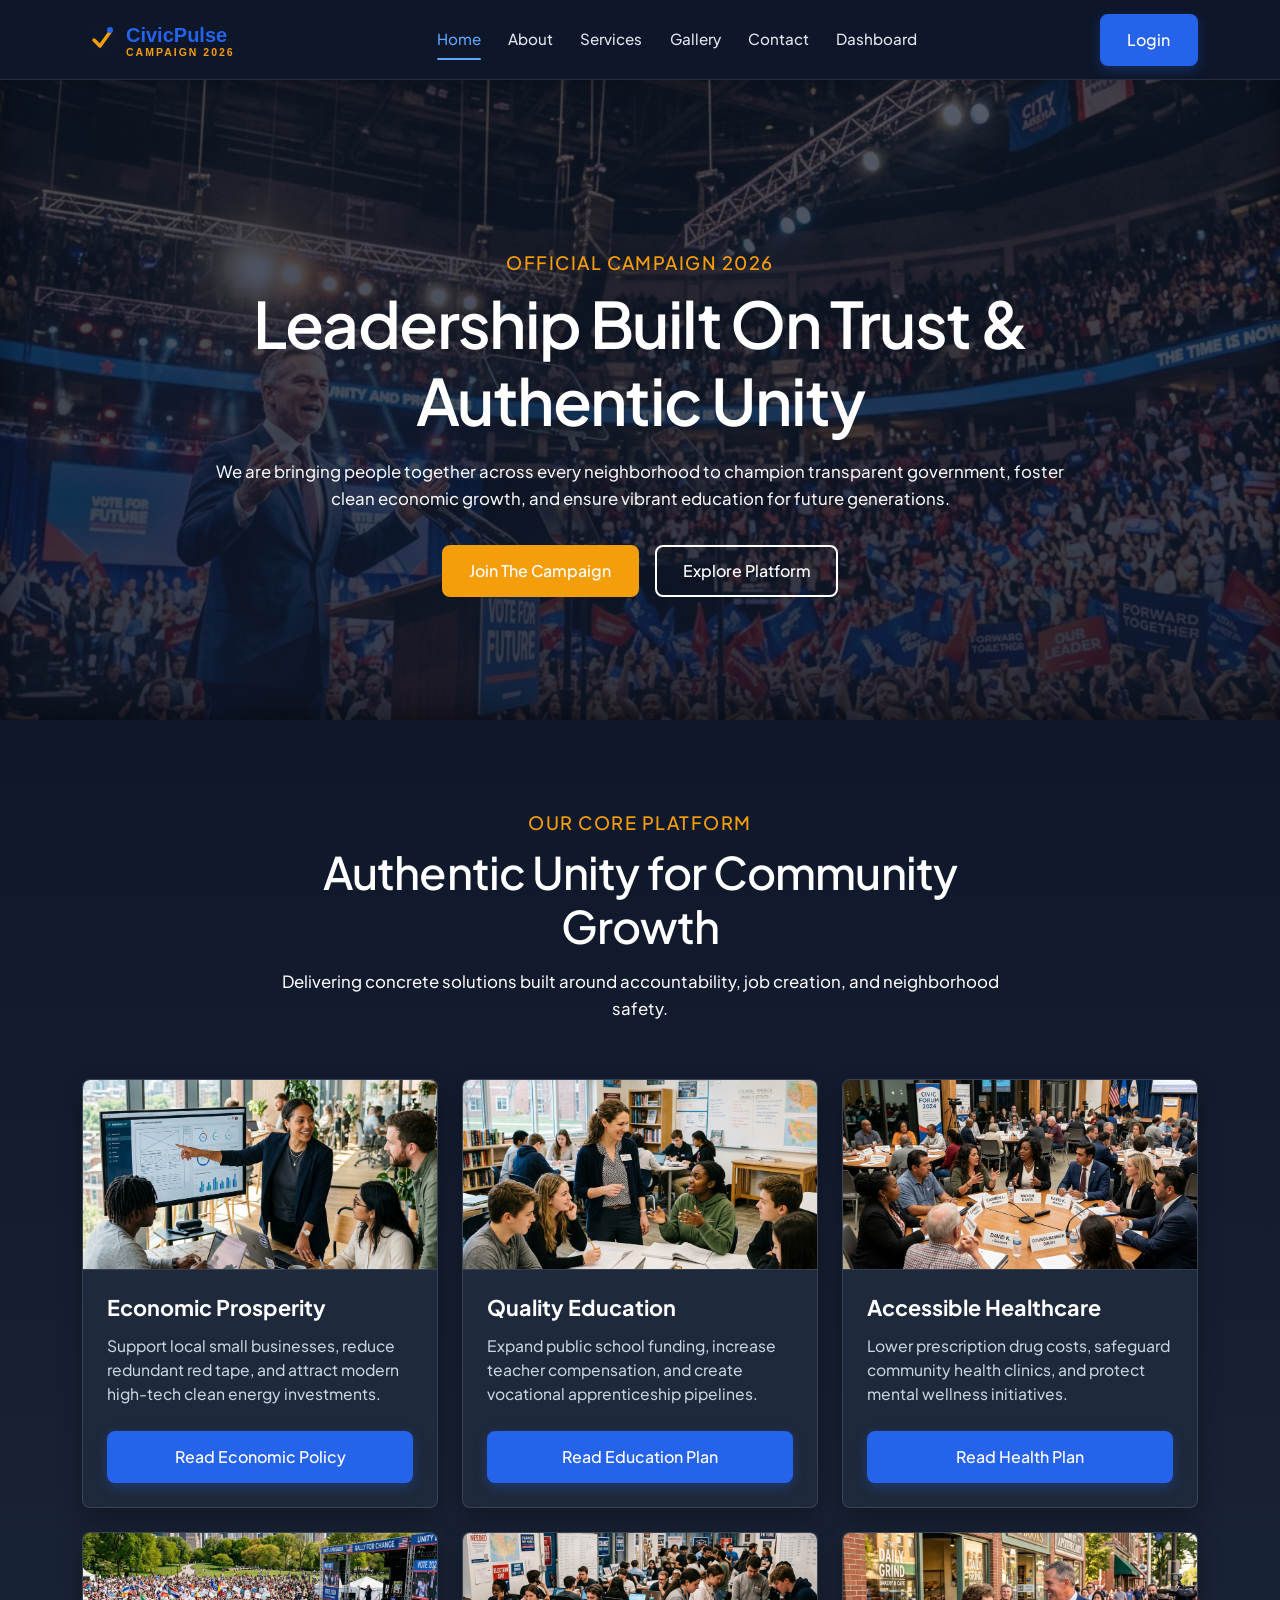
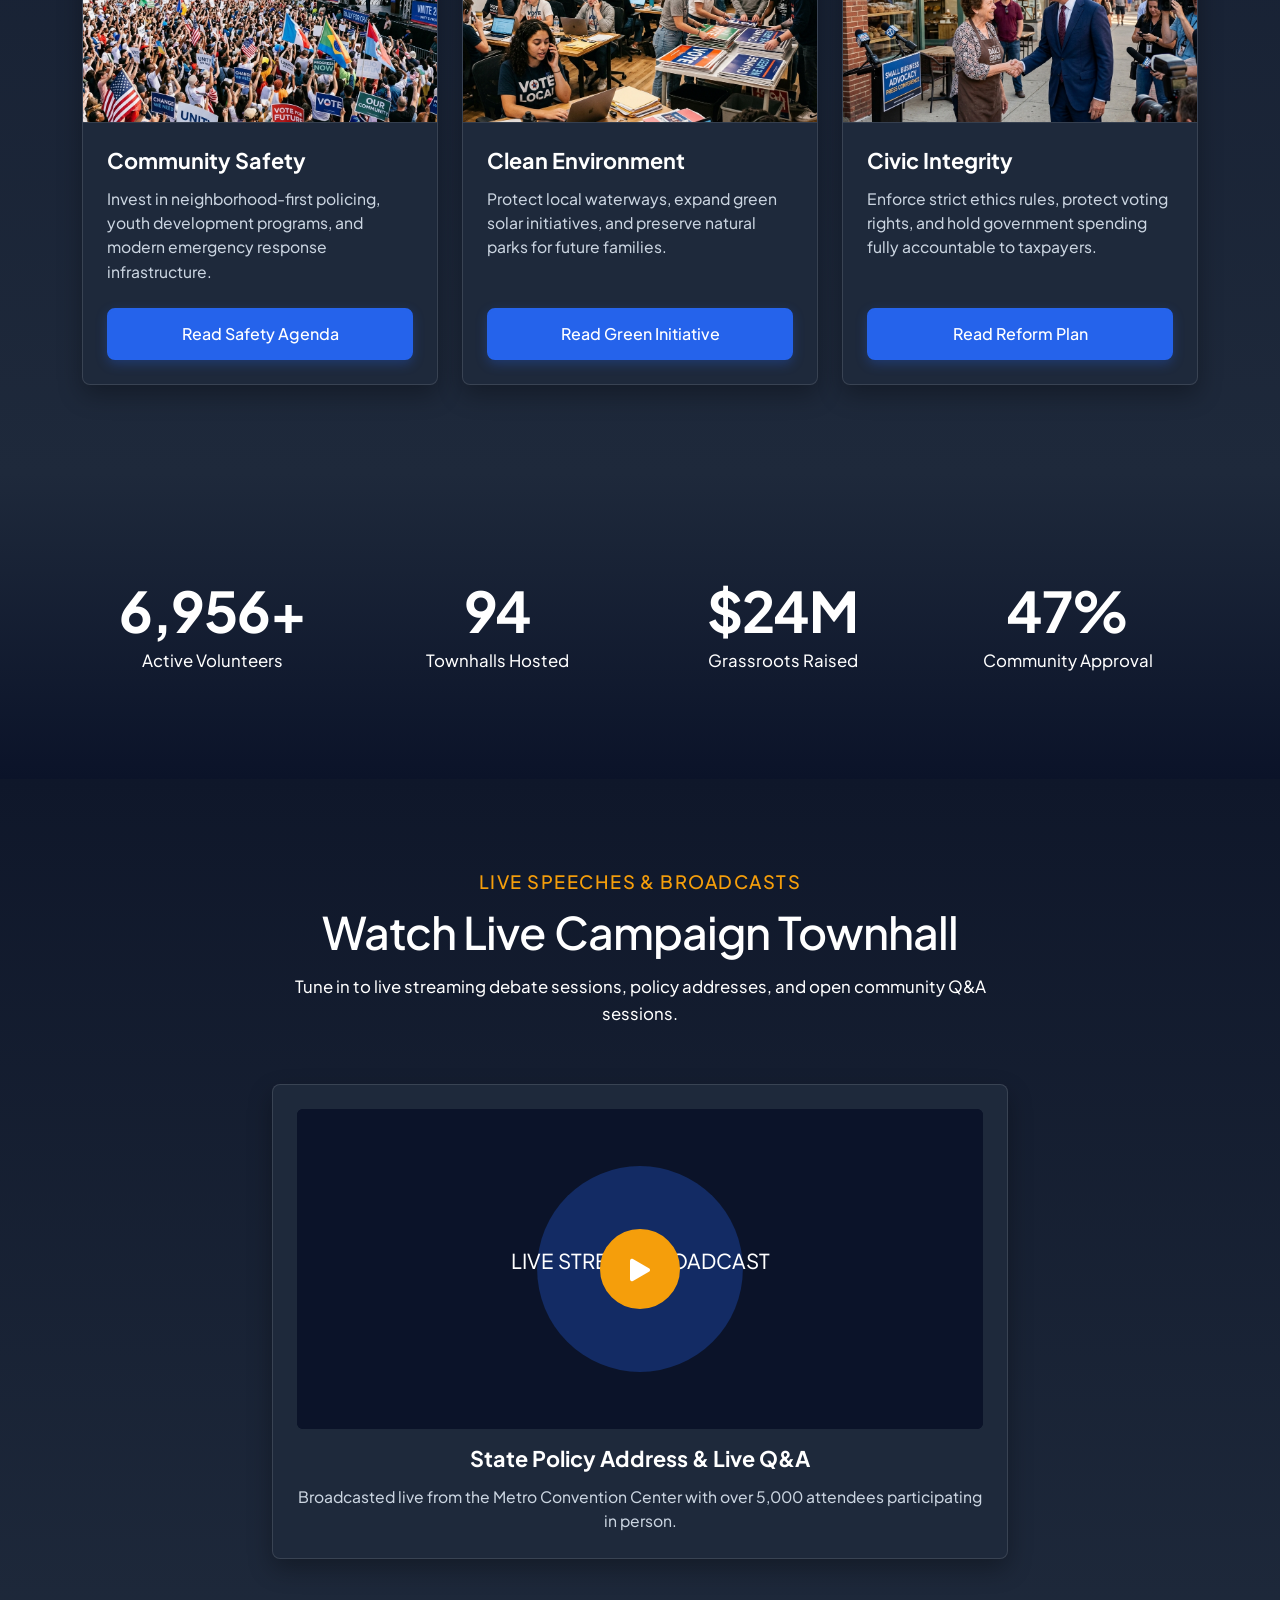
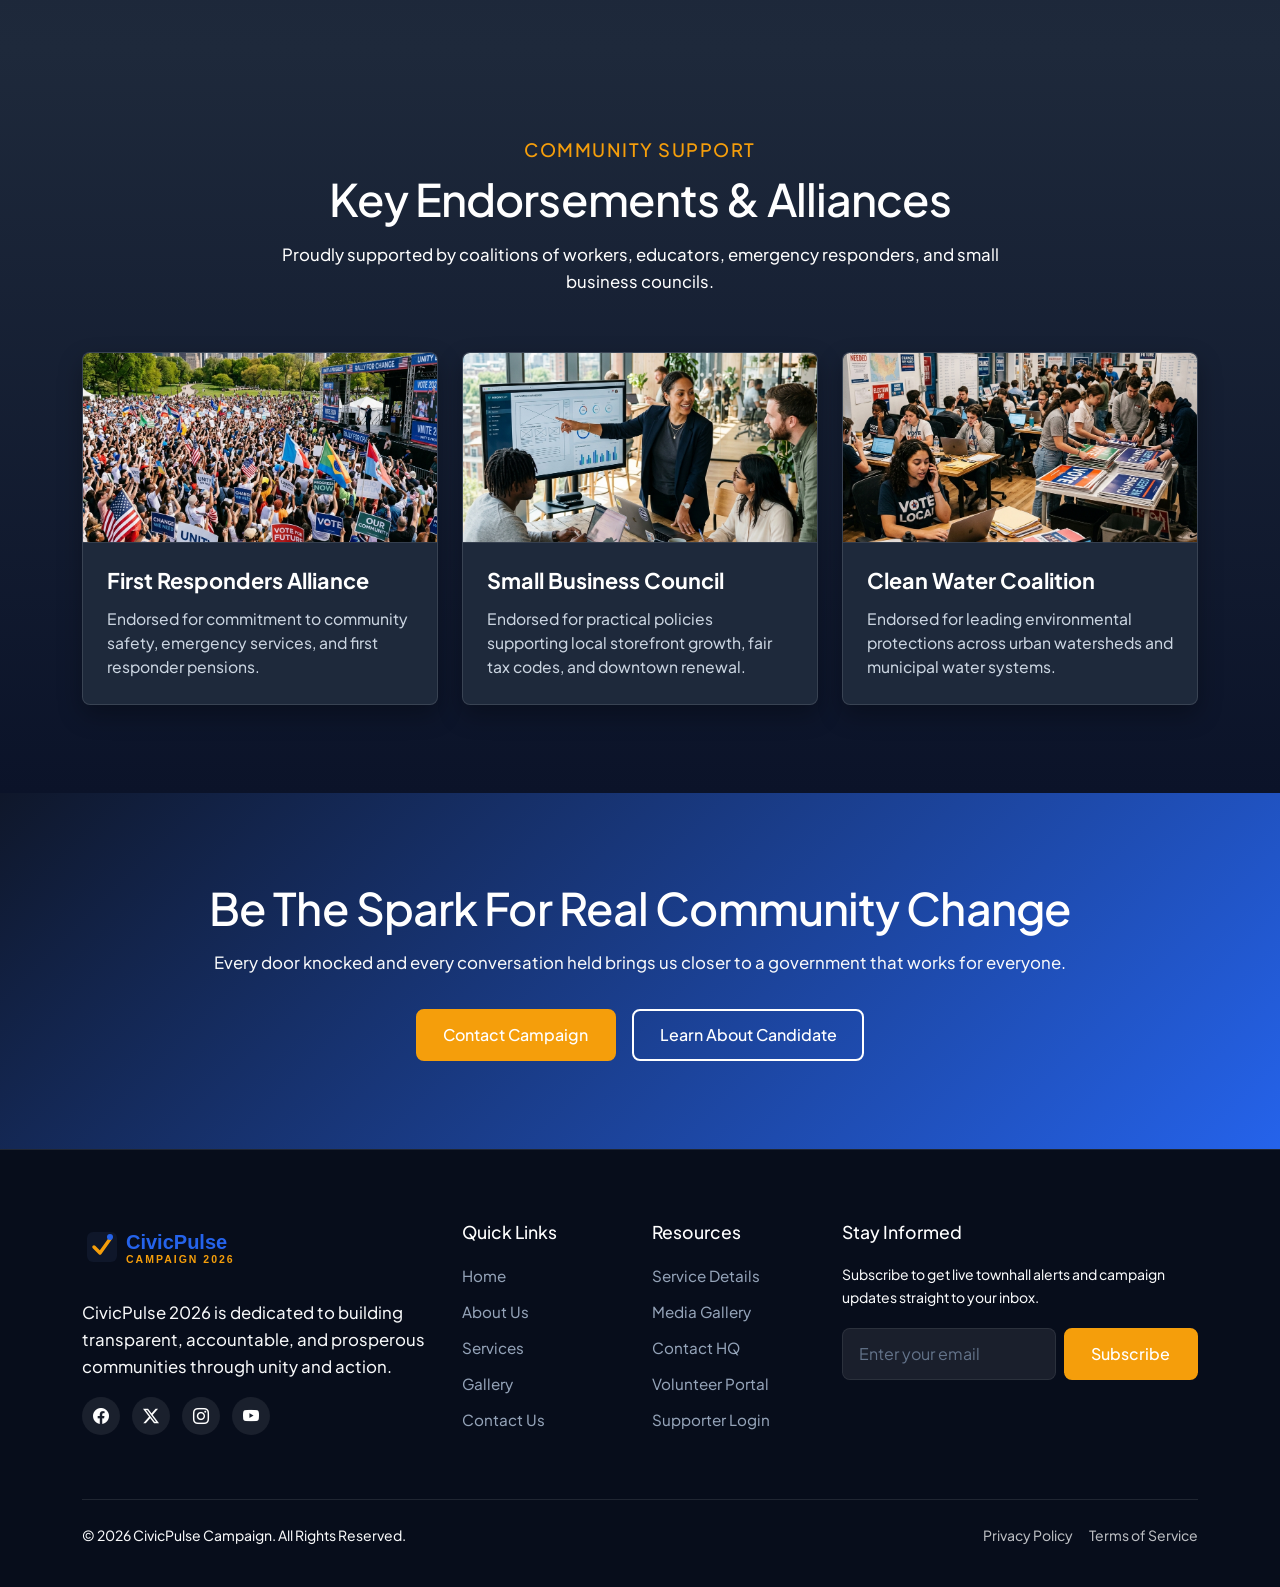
==== commit ffbb926d: "Fix blue SVG background scaling and explicitly set play button dimensions to guarantee circles" ====
--- a/index.html
+++ b/index.html
@@ -238,12 +238,12 @@
           <div class="col-lg-8 mx-auto text-center">
             <div class="custom-card p-4">
               <div class="position-relative mb-3 rounded overflow-hidden" style="background: #0B1329; min-height: 320px; display: flex; align-items: center; justify-content: center;">
-                <svg viewBox="0 0 800 450" class="w-100 h-100 position-absolute top-0 start-0">
+                <svg viewBox="0 0 800 450" preserveAspectRatio="xMidYMid slice" class="w-100 h-100 position-absolute top-0 start-0">
                   <rect width="800" height="450" fill="#0B1329"/>
                   <circle cx="400" cy="225" r="120" fill="#2563EB" opacity="0.3"/>
                   <text x="400" y="225" font-family="'Plus Jakarta Sans', sans-serif" font-size="24" fill="#FFFFFF" text-anchor="middle">LIVE STREAM BROADCAST</text>
                 </svg>
-                <a href="gallery.html" class="btn btn-tertiary-custom position-relative z-1 btn-lg rounded-circle p-4">
+                <a href="gallery.html" class="btn btn-tertiary-custom position-relative z-1 play-button-circle">
                   <i class="bi bi-play-fill fs-1"></i>
                 </a>
               </div>
--- a/assets/css/style.css
+++ b/assets/css/style.css
@@ -433,11 +433,11 @@
 }
 
 .hero-home-wrapper {
-  background: linear-gradient(rgba(15, 23, 42, 0.7), rgba(15, 23, 42, 0.85)), url('../images/hero-home-bg.png');
+  background-image: linear-gradient(rgba(15, 23, 42, 0.7), rgba(15, 23, 42, 0.85)), url('../images/hero-campaign-rally.png');
 }
 
 .hero-home1-wrapper {
-  background: linear-gradient(rgba(15, 23, 42, 0.7), rgba(15, 23, 42, 0.85)), url('../images/hero-home1-bg.png');
+  background-image: linear-gradient(rgba(15, 23, 42, 0.7), rgba(15, 23, 42, 0.85)), url('../images/hero-home1-bg.png');
 }
 /* OLD CSS BELOW THIS */
 .hero-home-wrapper-old {
@@ -491,6 +491,25 @@
 }
 
 /* UNIFORM BUTTON SIZING IN MOBILE VIEW RULE */
+a.btn.rounded-circle, button.btn.rounded-circle {
+  aspect-ratio: 1 / 1 !important;
+  display: inline-flex !important;
+  align-items: center !important;
+  justify-content: center !important;
+}
+
+.play-button-circle {
+  width: 80px !important;
+  height: 80px !important;
+  min-width: 80px !important;
+  min-height: 80px !important;
+  padding: 0 !important;
+  display: inline-flex !important;
+  align-items: center !important;
+  justify-content: center !important;
+  border-radius: 50% !important;
+}
+
 @media (max-width: 768px) {
   .btn-primary-custom,
   .btn-secondary-custom,
@@ -511,6 +530,17 @@
     margin-bottom: 0.75rem !important;
   }
 
+  /* Prevent circular play buttons from stretching into ovals on mobile */
+  a.btn.rounded-circle {
+    width: auto !important;
+    height: auto !important;
+    min-height: unset !important;
+    aspect-ratio: 1 / 1 !important;
+    display: flex !important;
+    align-items: center !important;
+    justify-content: center !important;
+  }
+
   .hero-btn-group, .filter-group {
     flex-direction: column !important;
     gap: 0 !important;
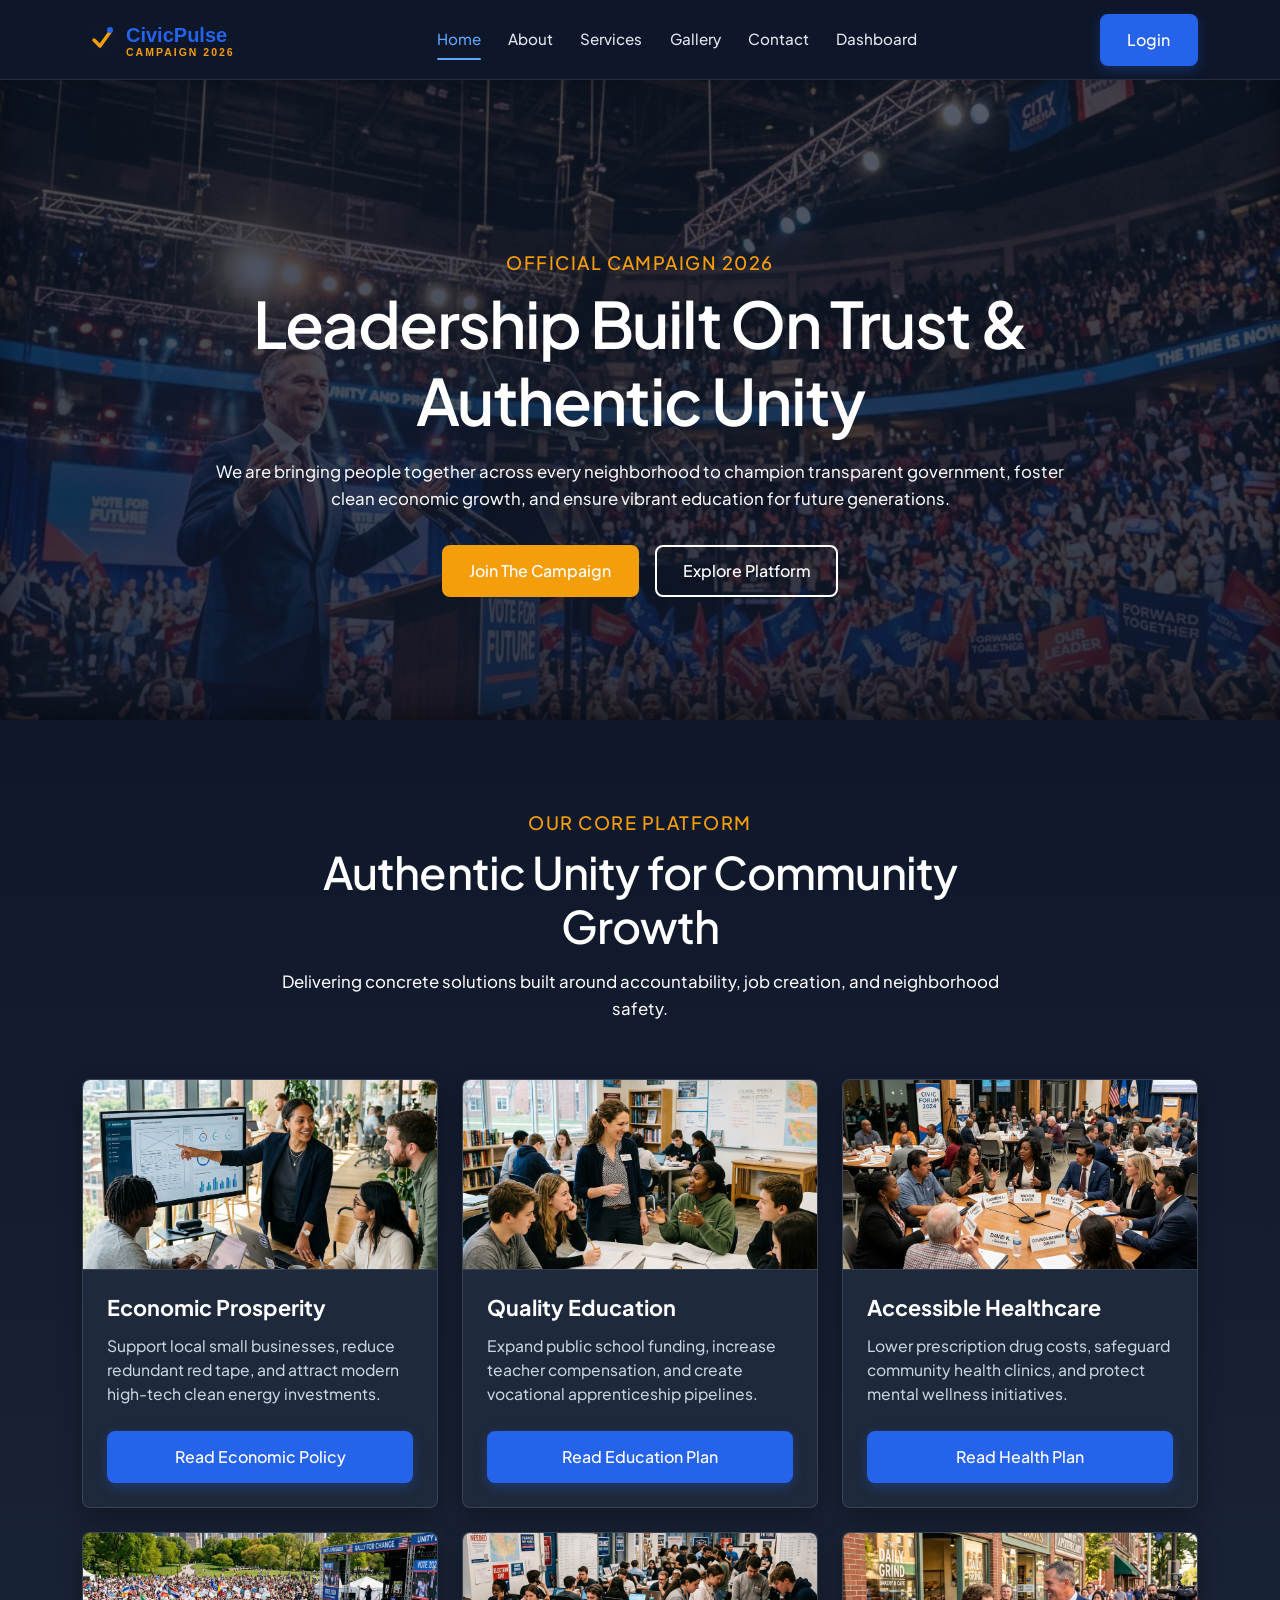
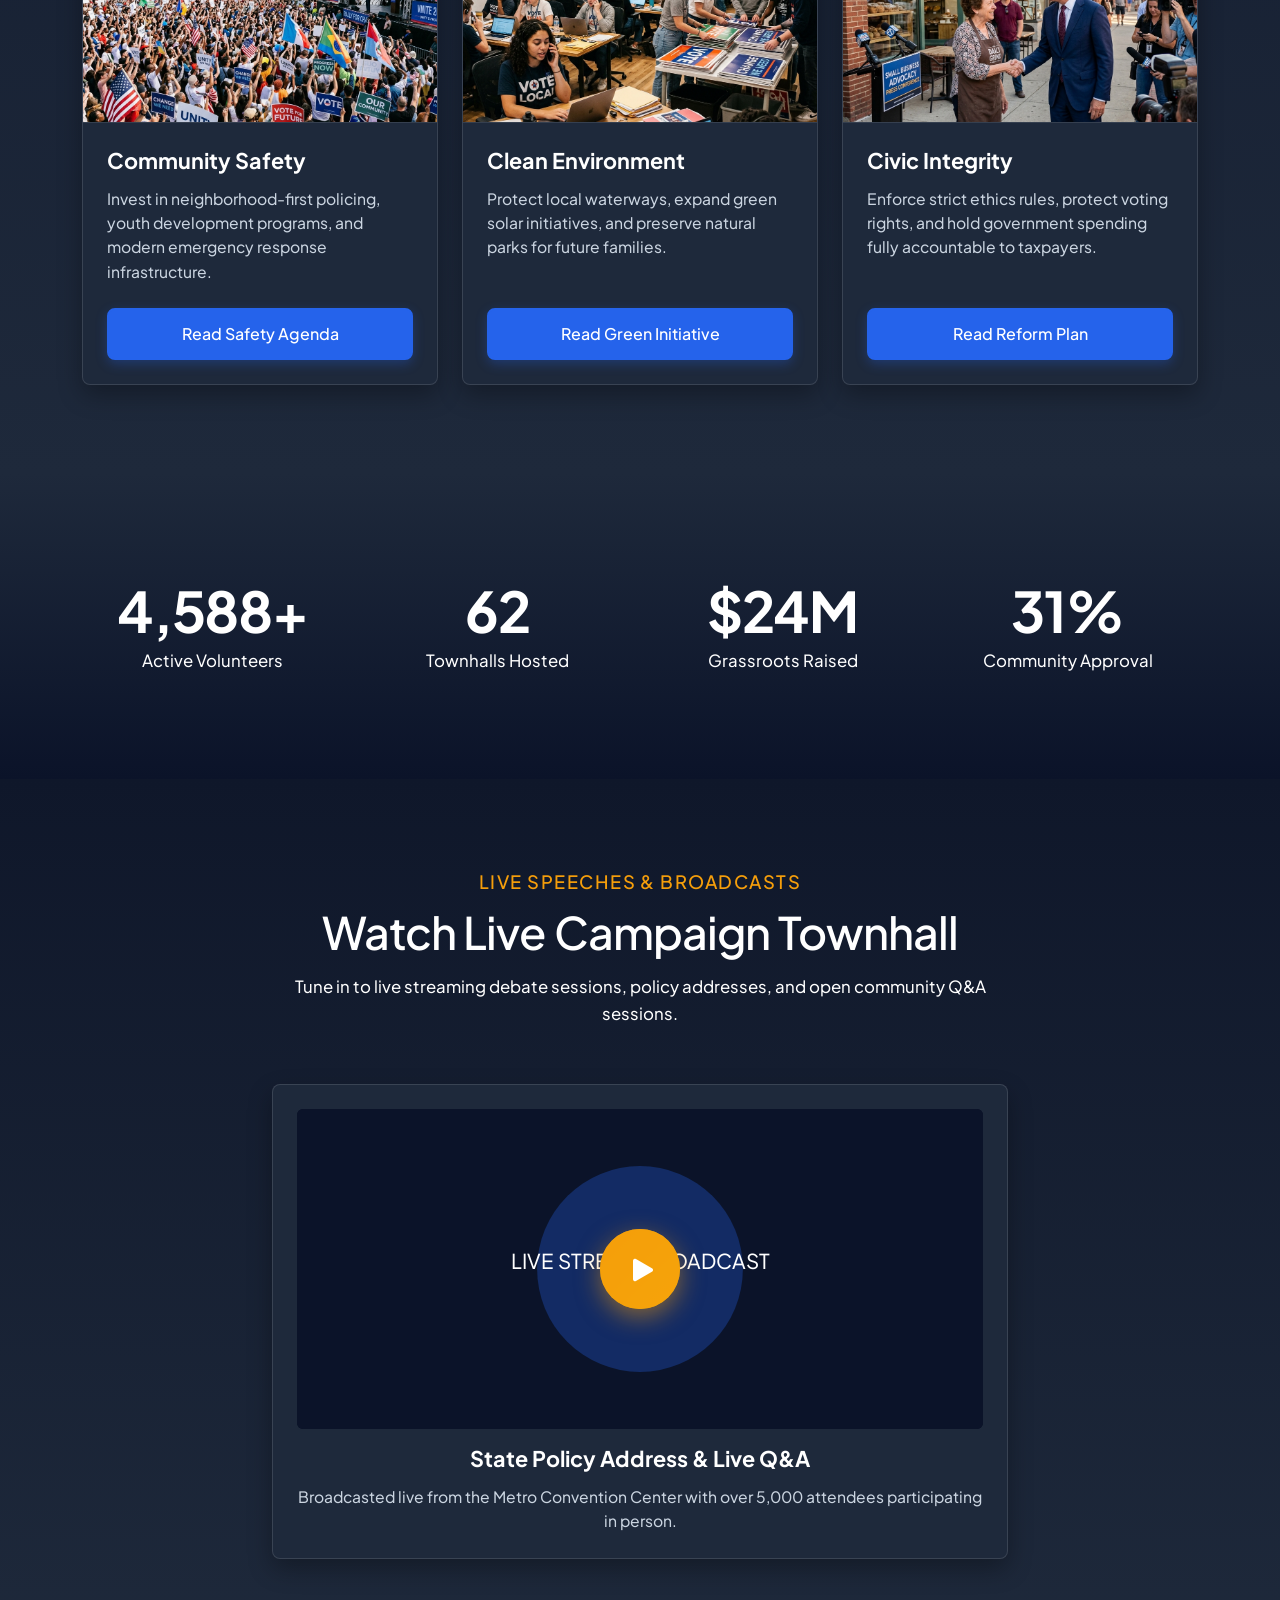
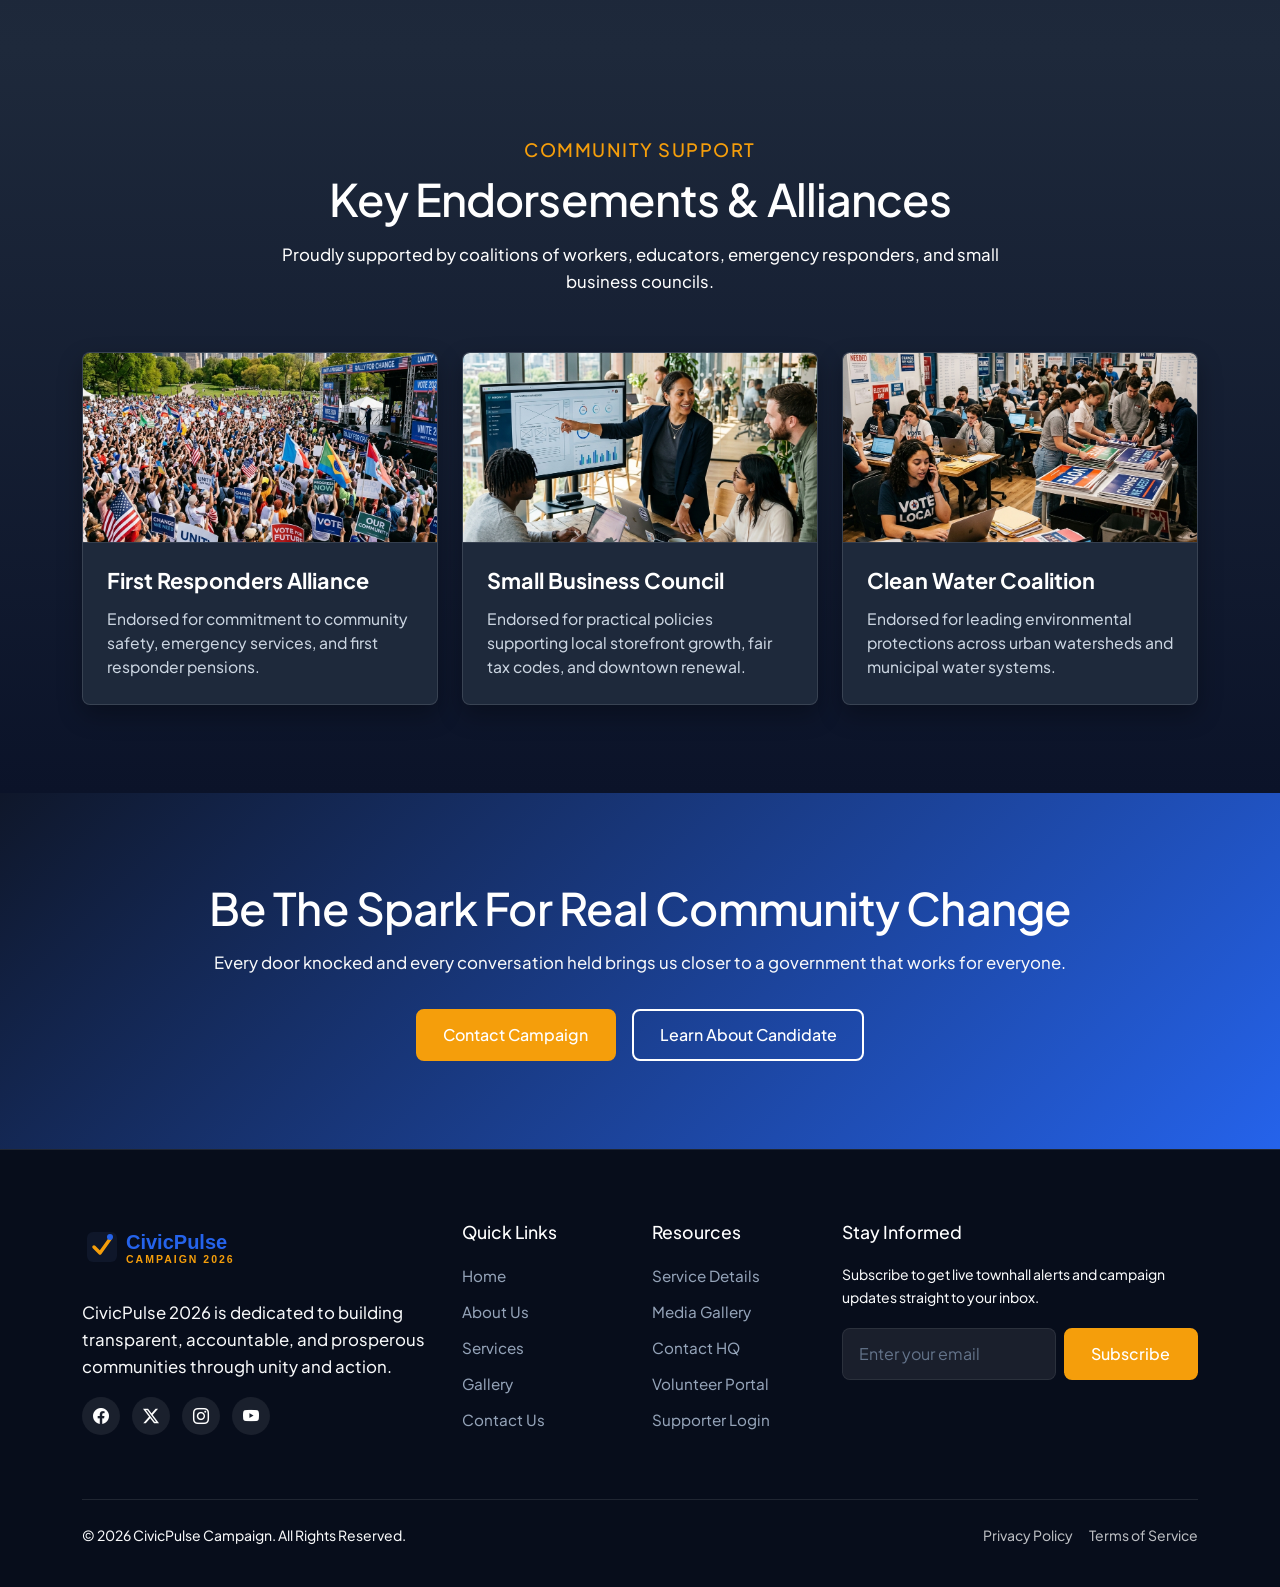
==== commit 5cf5eef3: "Stack stats cards one by one on mobile and tablet views" ====
--- a/index.html
+++ b/index.html
@@ -198,25 +198,25 @@
     <section class="py-section bg-section-var2">
       <div class="container">
         <div class="row g-4 text-center">
-          <div class="col-6 col-md-3">
+          <div class="col-12 col-lg-3">
             <div class="p-3">
               <h2 class="display-4 text-warning fw-bold mb-1"><span class="counter-val" data-target="18500">0</span>+</h2>
               <p class="text-light mb-0">Active Volunteers</p>
             </div>
           </div>
-          <div class="col-6 col-md-3">
+          <div class="col-12 col-lg-3">
             <div class="p-3">
               <h2 class="display-4 text-warning fw-bold mb-1"><span class="counter-val" data-target="142">0</span></h2>
               <p class="text-light mb-0">Townhalls Hosted</p>
             </div>
           </div>
-          <div class="col-6 col-md-3">
+          <div class="col-12 col-lg-3">
             <div class="p-3">
               <h2 class="display-4 text-warning fw-bold mb-1">$<span class="counter-val" data-target="24">0</span>M</h2>
               <p class="text-light mb-0">Grassroots Raised</p>
             </div>
           </div>
-          <div class="col-6 col-md-3">
+          <div class="col-12 col-lg-3">
             <div class="p-3">
               <h2 class="display-4 text-warning fw-bold mb-1"><span class="counter-val" data-target="96">0</span>%</h2>
               <p class="text-light mb-0">Community Approval</p>
--- a/assets/css/style.css
+++ b/assets/css/style.css
@@ -508,6 +508,58 @@
   align-items: center !important;
   justify-content: center !important;
   border-radius: 50% !important;
+  position: relative;
+  background: linear-gradient(135deg, var(--tertiary), #FFC107) !important;
+  border: none !important;
+  box-shadow: 0 8px 24px rgba(245, 158, 11, 0.5) !important;
+  transition: all 0.3s cubic-bezier(0.4, 0, 0.2, 1) !important;
+  z-index: 1;
+}
+
+.play-button-circle i {
+  color: #ffffff !important;
+  margin-left: 6px;
+}
+
+.play-button-circle:hover {
+  transform: scale(1.1) translateY(-2px) !important;
+  box-shadow: 0 12px 32px rgba(245, 158, 11, 0.7) !important;
+}
+
+.play-button-circle::before,
+.play-button-circle::after {
+  content: '';
+  position: absolute;
+  top: 50%;
+  left: 50%;
+  transform: translate(-50%, -50%);
+  width: 100%;
+  height: 100%;
+  border-radius: 50%;
+  background-color: var(--tertiary);
+  z-index: -1;
+  opacity: 0.6;
+}
+
+.play-button-circle::before {
+  animation: playPulse 2s infinite ease-out;
+}
+
+.play-button-circle::after {
+  animation: playPulse 2s infinite ease-out 1s;
+}
+
+@keyframes playPulse {
+  0% {
+    width: 100%;
+    height: 100%;
+    opacity: 0.6;
+  }
+  100% {
+    width: 200%;
+    height: 200%;
+    opacity: 0;
+  }
 }
 
 @media (max-width: 768px) {
@@ -1310,6 +1362,7 @@
   color: #E2E8F0;
   text-transform: uppercase;
   letter-spacing: 1px;
+  white-space: nowrap !important;
 }
 
 @media screen and (max-width: 768px) {
@@ -1362,15 +1415,15 @@
   }
 }
 
-/* Fix Stats Cards Overlap on Mobile */
-@media (max-width: 768px) {
-  .stat-label {
-    padding: 1rem 0.5rem !important;
-    font-size: 0.9rem !important;
-    text-align: center;
-    word-break: break-word;
-  }
-}
+  /* Fix Stats Cards Overlap on Mobile */
+  @media (max-width: 768px) {
+    .stat-label {
+      padding: 1rem 0.25rem !important;
+      font-size: 0.8rem !important;
+      text-align: center;
+      white-space: nowrap !important;
+    }
+  }
 
 /* Fix Newsletter Form Alignment on Mobile */
 @media (max-width: 575px) {
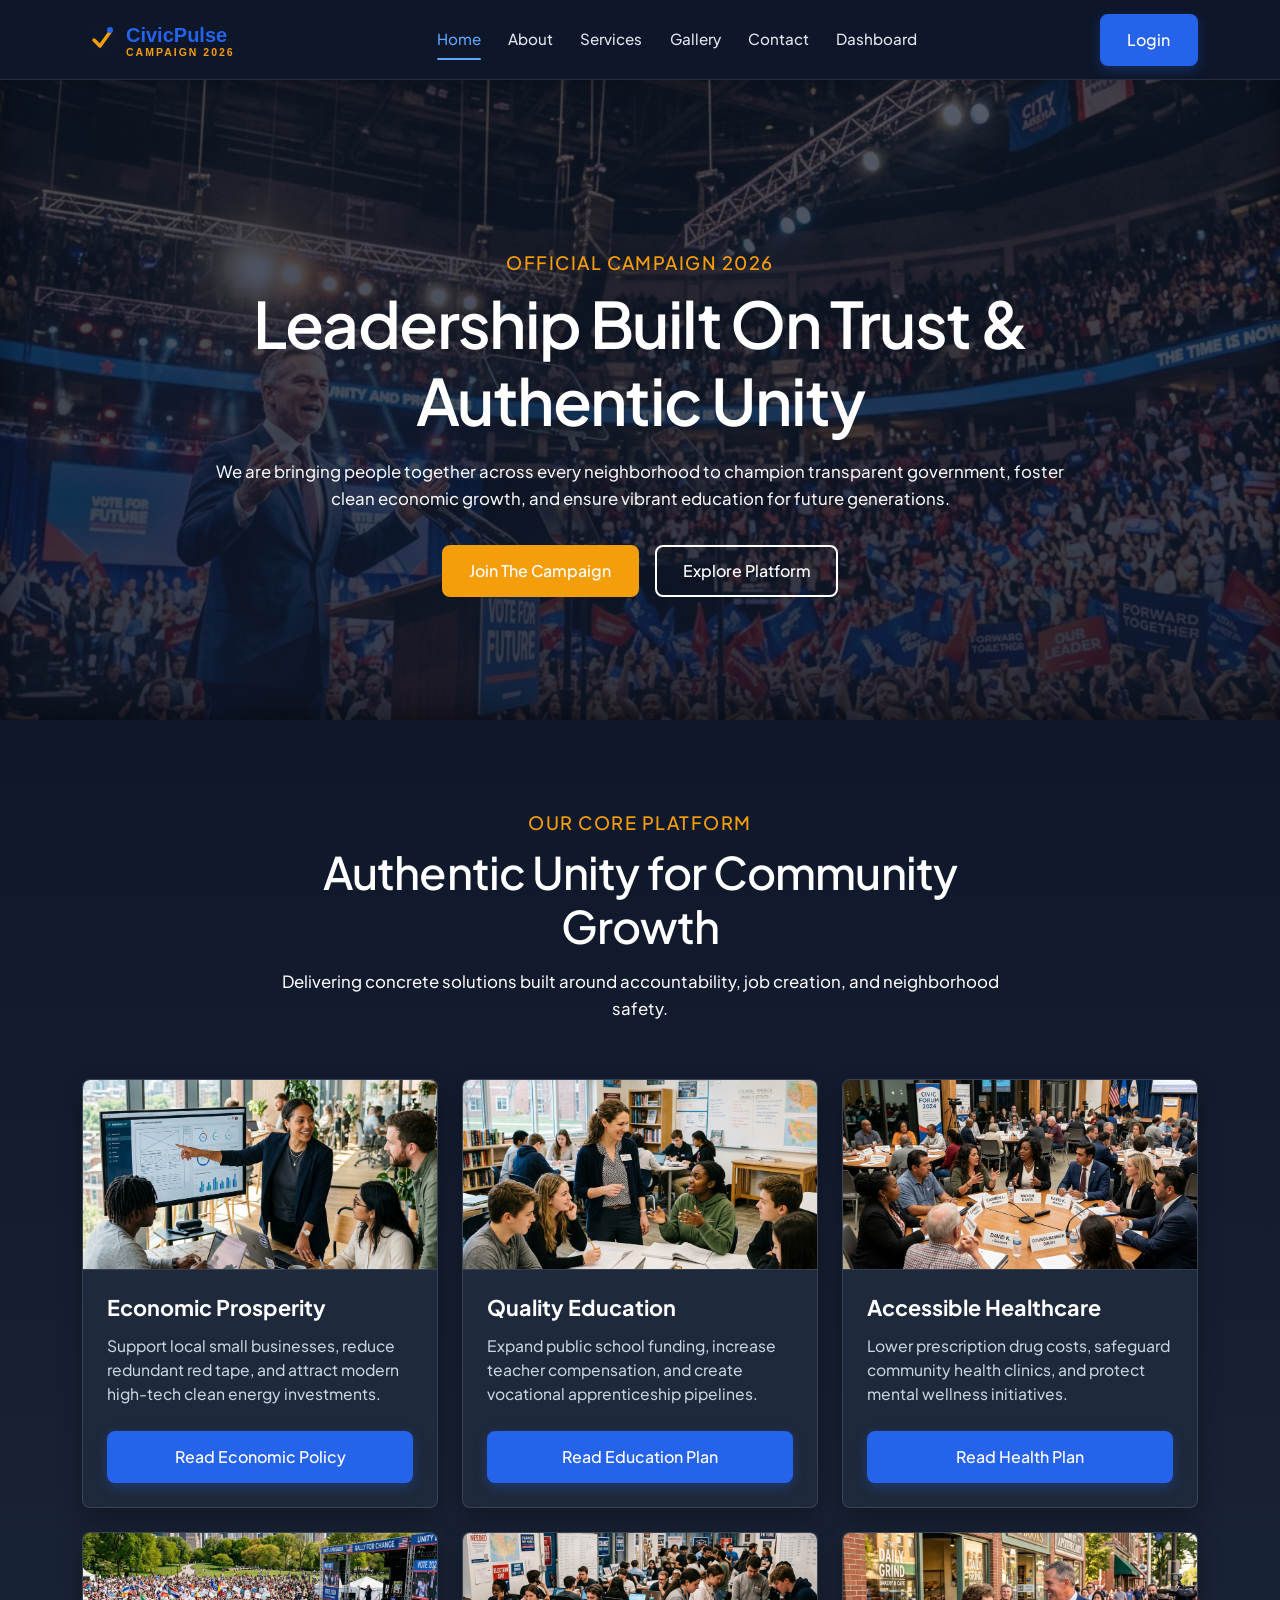
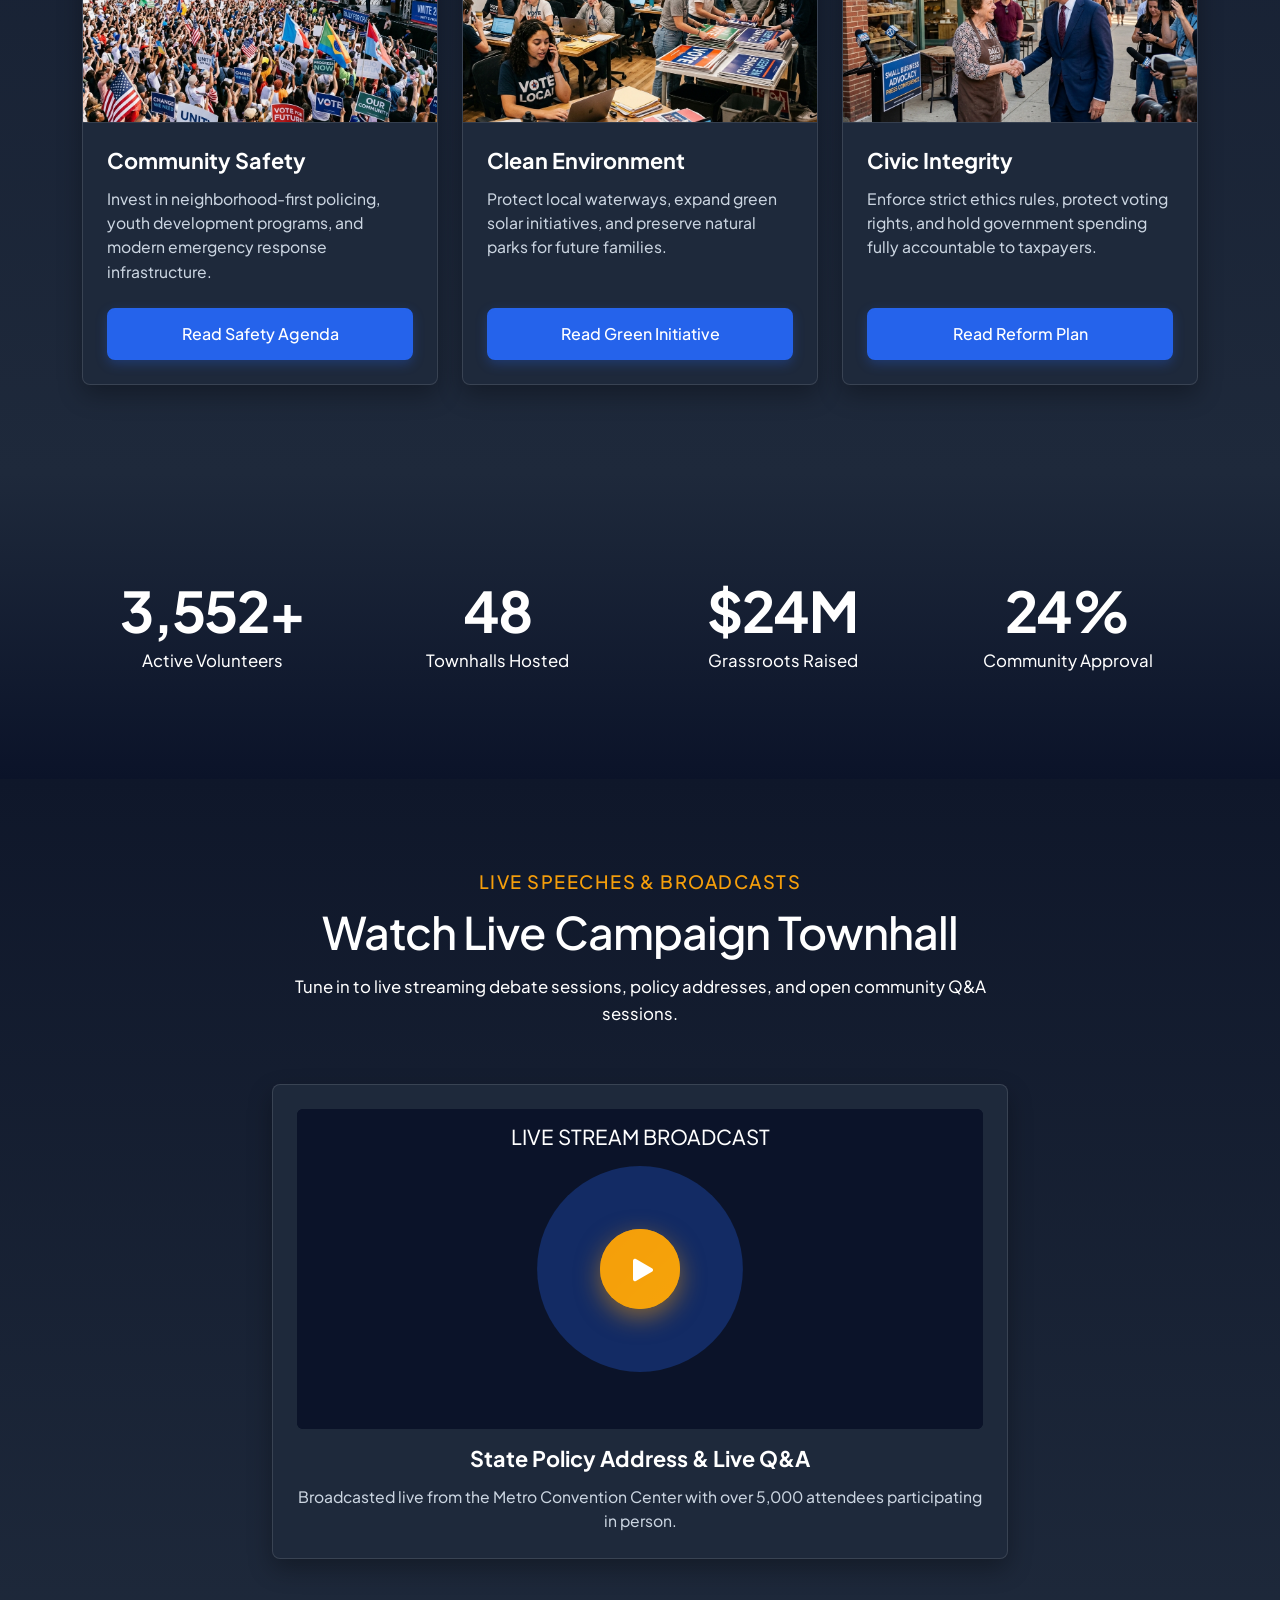
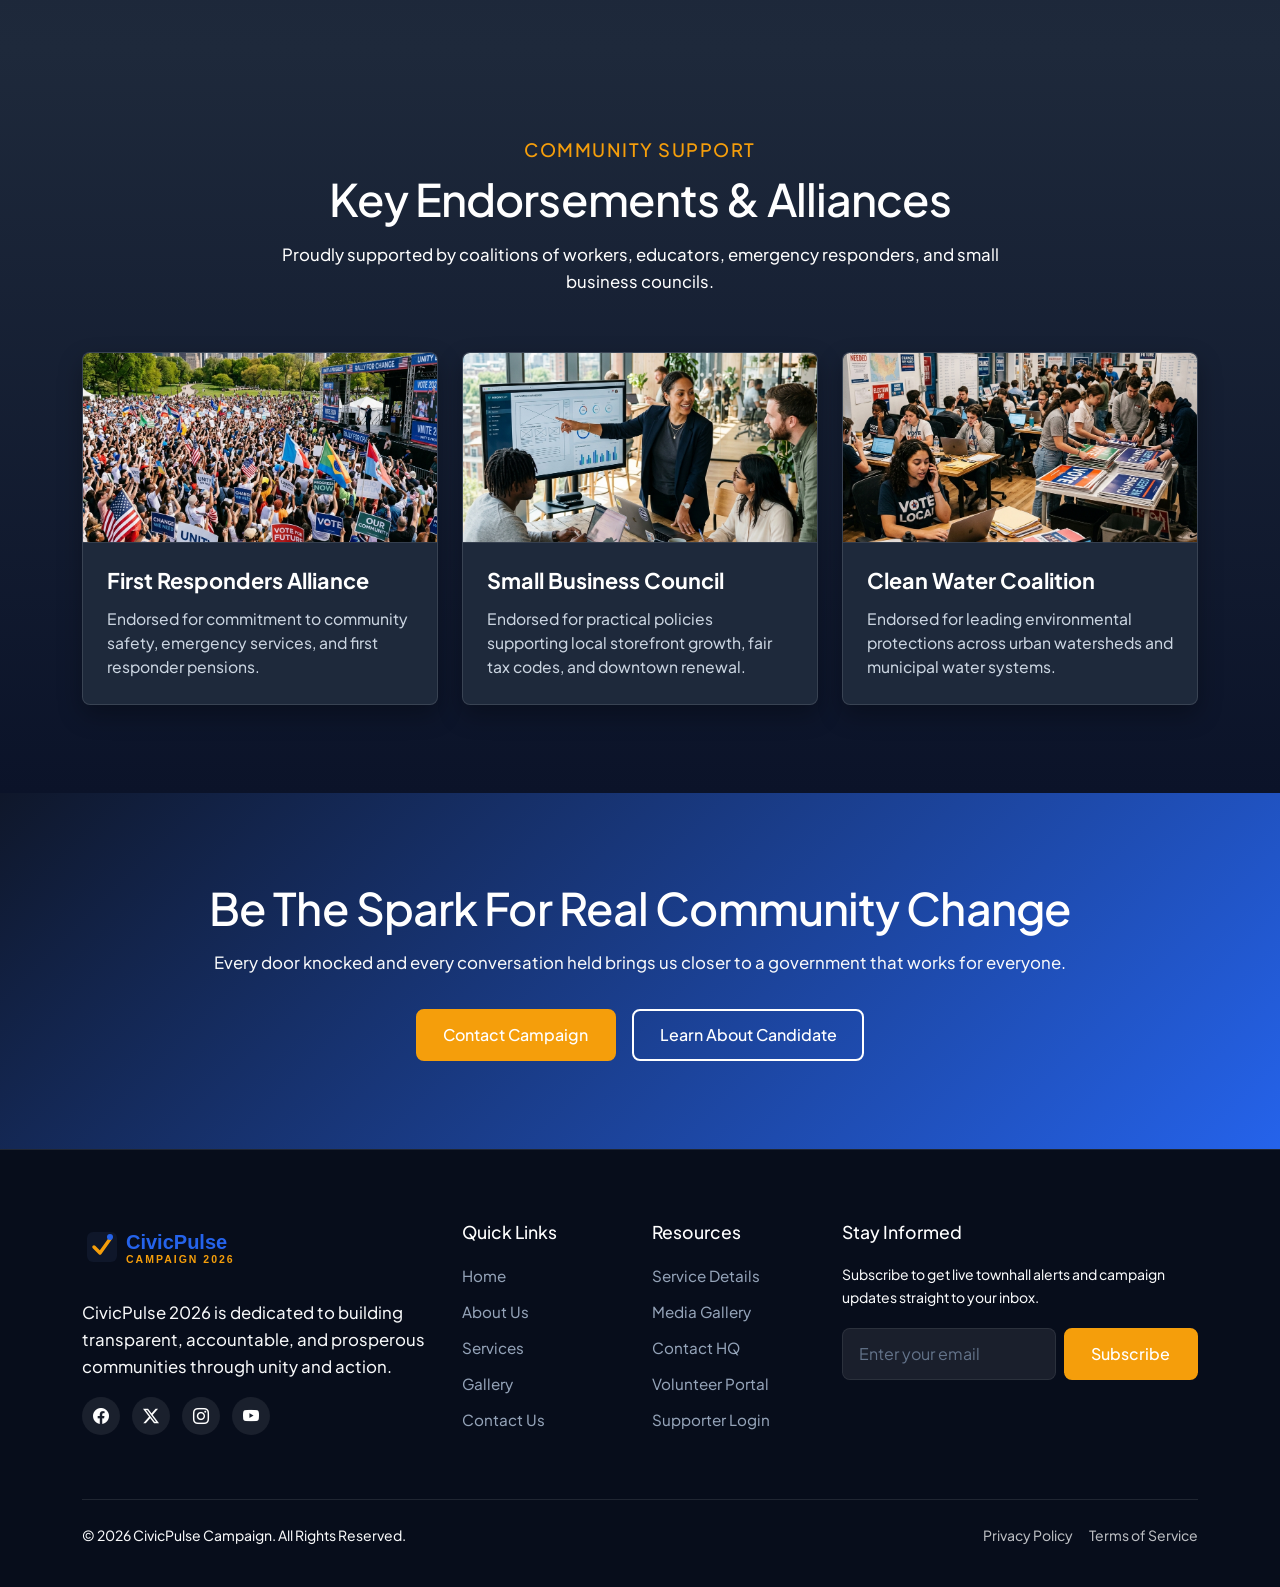
==== commit d028edb7: "Move live stream text above play button" ====
--- a/index.html
+++ b/index.html
@@ -241,7 +241,7 @@
                 <svg viewBox="0 0 800 450" preserveAspectRatio="xMidYMid slice" class="w-100 h-100 position-absolute top-0 start-0">
                   <rect width="800" height="450" fill="#0B1329"/>
                   <circle cx="400" cy="225" r="120" fill="#2563EB" opacity="0.3"/>
-                  <text x="400" y="225" font-family="'Plus Jakarta Sans', sans-serif" font-size="24" fill="#FFFFFF" text-anchor="middle">LIVE STREAM BROADCAST</text>
+                  <text x="400" y="80" font-family="'Plus Jakarta Sans', sans-serif" font-size="24" fill="#FFFFFF" text-anchor="middle">LIVE STREAM BROADCAST</text>
                 </svg>
                 <a href="gallery.html" class="btn btn-tertiary-custom position-relative z-1 play-button-circle">
                   <i class="bi bi-play-fill fs-1"></i>
--- a/assets/css/style.css
+++ b/assets/css/style.css
@@ -563,12 +563,12 @@
 }
 
 @media (max-width: 768px) {
-  .btn-primary-custom,
-  .btn-secondary-custom,
-  .btn-tertiary-custom,
-  .auth-card .btn,
-  .filter-group .btn,
-  .hero-btn-group .btn {
+  .btn-primary-custom:not(.play-button-circle),
+  .btn-secondary-custom:not(.play-button-circle),
+  .btn-tertiary-custom:not(.play-button-circle),
+  .auth-card .btn:not(.play-button-circle),
+  .filter-group .btn:not(.play-button-circle),
+  .hero-btn-group .btn:not(.play-button-circle) {
     width: 100% !important;
     min-height: 48px !important;
     height: 48px !important;
@@ -1396,7 +1396,7 @@
     transition: left 0.3s ease-in-out;
     box-shadow: 5px 0 15px rgba(0,0,0,0.5);
   }
-  #dashboardSidebar.show-sidebar {
+  #dashboardSidebar.show {
     left: 0;
   }
   .sidebar-overlay {
@@ -1427,6 +1427,201 @@
 
 /* Fix Newsletter Form Alignment on Mobile */
 @media (max-width: 575px) {
+}
+
+.polaroid-item:nth-child(odd) {
+  transform: rotate(-3deg);
+}
+
+.polaroid-item:hover {
+  transform: scale(1.05) rotate(0deg) !important;
+  box-shadow: 0 20px 40px rgba(0,0,0,0.5);
+  z-index: 10;
+}
+
+.polaroid-img {
+  width: 100%;
+  height: 250px;
+  object-fit: cover;
+  border-radius: 2px;
+  filter: grayscale(20%) contrast(110%);
+  transition: filter 0.4s ease;
+}
+
+.polaroid-item:hover .polaroid-img {
+  filter: grayscale(0%) contrast(100%);
+}
+
+.polaroid-caption {
+  position: absolute;
+  bottom: 10px;
+  left: 0;
+  right: 0;
+  text-align: center;
+  color: #333;
+  font-family: 'Inter', sans-serif;
+  font-weight: 600;
+  font-size: 0.9rem;
+  opacity: 0.8;
+  transition: opacity 0.3s ease;
+}
+
+.polaroid-item:hover .polaroid-caption {
+  opacity: 1;
+}
+
+/* ========================================= */
+/* TIMELINE & STATS SECTIONS (SERVICES PAGE) */
+/* ========================================= */
+
+/* Timeline */
+.timeline-section {
+  position: relative;
+  padding: 6rem 0;
+}
+.timeline-container {
+  position: relative;
+  max-width: 900px;
+  margin: 0 auto;
+}
+.timeline-container::after {
+  content: '';
+  position: absolute;
+  width: 4px;
+  background: rgba(37, 99, 235, 0.3);
+  top: 0;
+  bottom: 0;
+  left: 50%;
+  margin-left: -2px;
+  border-radius: 2px;
+}
+.timeline-item {
+  padding: 10px 40px;
+  position: relative;
+  background: inherit;
+  width: 50%;
+  opacity: 0;
+  transform: translateY(30px);
+  transition: all 0.6s ease;
+}
+.timeline-item.visible {
+  opacity: 1;
+  transform: translateY(0);
+}
+.timeline-item:nth-child(odd) {
+  left: 0;
+}
+.timeline-item:nth-child(even) {
+  left: 50%;
+}
+.timeline-item::after {
+  content: '';
+  position: absolute;
+  width: 20px;
+  height: 20px;
+  right: -10px;
+  background: #2563EB;
+  border: 4px solid #0F172A;
+  top: 15px;
+  border-radius: 50%;
+  z-index: 1;
+}
+.timeline-item:nth-child(even)::after {
+  left: -10px;
+}
+.timeline-content {
+  padding: 20px 30px;
+  background: rgba(255, 255, 255, 0.03);
+  border: 1px solid rgba(255, 255, 255, 0.1);
+  backdrop-filter: blur(10px);
+  border-radius: 8px;
+}
+
+/* Stats Counter */
+.stats-section {
+  padding: 5rem 0;
+  background: linear-gradient(rgba(15, 23, 42, 0.95), rgba(15, 23, 42, 0.95)), url('../images/hero-services.png') center/cover;
+}
+.stat-box {
+  text-align: center;
+  padding: 2rem;
+}
+.stat-number {
+  font-size: 3.5rem;
+  font-weight: 800;
+  color: #F59E0B;
+  margin-bottom: 0.5rem;
+}
+.stat-label {
+  font-size: 1.1rem;
+  color: #E2E8F0;
+  text-transform: uppercase;
+  letter-spacing: 1px;
+  white-space: nowrap !important;
+}
+
+@media screen and (max-width: 768px) {
+  .timeline-container::after { left: 31px; }
+  .timeline-item { width: 100%; padding-left: 70px; padding-right: 25px; }
+  .timeline-item:nth-child(even) { left: 0%; }
+  .timeline-item::after { left: 21px; right: auto; }
+  .timeline-item:nth-child(even)::after { left: 21px; }
+}
+
+/* ========================================= */
+/* CONTACT PAGE SOCIAL BUBBLES               */
+/* ========================================= */
+.social-bubble-btn {
+  transition: all 0.3s cubic-bezier(0.175, 0.885, 0.32, 1.275);
+}
+.social-bubble-btn:hover {
+  transform: scale(1.15) translateY(-5px) !important;
+  box-shadow: 0 15px 30px rgba(0,0,0,0.4) !important;
+  z-index: 10;
+}
+
+/* Dashboard Sidebar Mobile Toggle */
+@media (max-width: 991px) {
+  #dashboardSidebar {
+    position: fixed;
+    top: 0;
+    left: -300px;
+    z-index: 1050;
+    height: 100vh;
+    transition: left 0.3s ease-in-out;
+    box-shadow: 5px 0 15px rgba(0,0,0,0.5);
+  }
+  #dashboardSidebar.show {
+    left: 0;
+  }
+  .sidebar-overlay {
+    position: fixed;
+    top: 0;
+    left: 0;
+    right: 0;
+    bottom: 0;
+    background: rgba(0,0,0,0.5);
+    z-index: 1040;
+    display: none;
+    backdrop-filter: blur(2px);
+  }
+  .sidebar-overlay.show {
+    display: block;
+  }
+}
+
+  /* Fix Stats Cards Overlap on Mobile */
+  @media (max-width: 768px) {
+    .stat-label {
+      padding: 1rem 0.25rem !important;
+      font-size: 0.8rem !important;
+      text-align: center;
+      white-space: nowrap !important;
+    }
+  }
+
+/* Fix Newsletter Form Alignment on Mobile */
+@media (max-width: 575px) {
   .newsletter-form {
     flex-direction: column;
   }
@@ -1435,3 +1630,11 @@
 .newsletter-form .form-control {
   min-height: 48px;
 }
+
+/* Custom Accordion Chevron Styling for Dark Theme */
+.custom-accordion .accordion-button::after {
+  filter: invert(1);
+}
+.custom-accordion .accordion-button:not(.collapsed)::after {
+  filter: invert(1);
+}
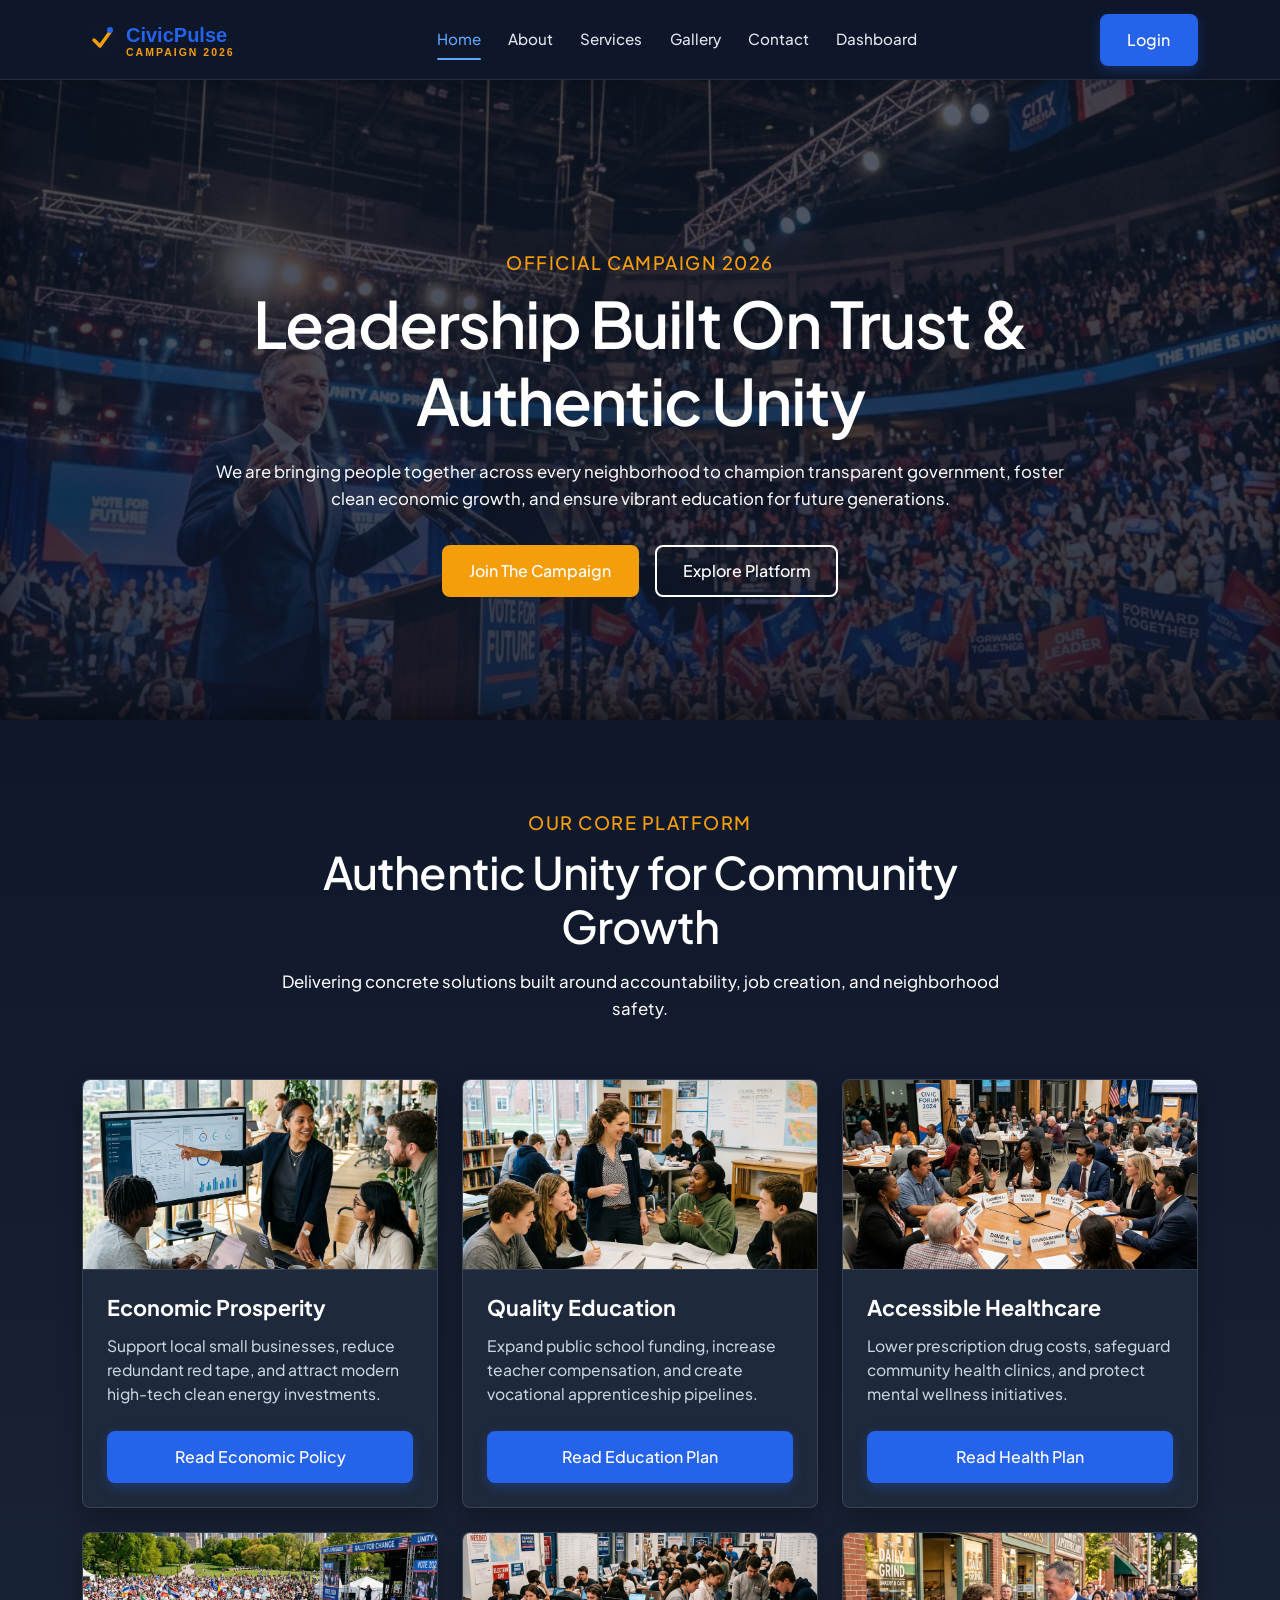
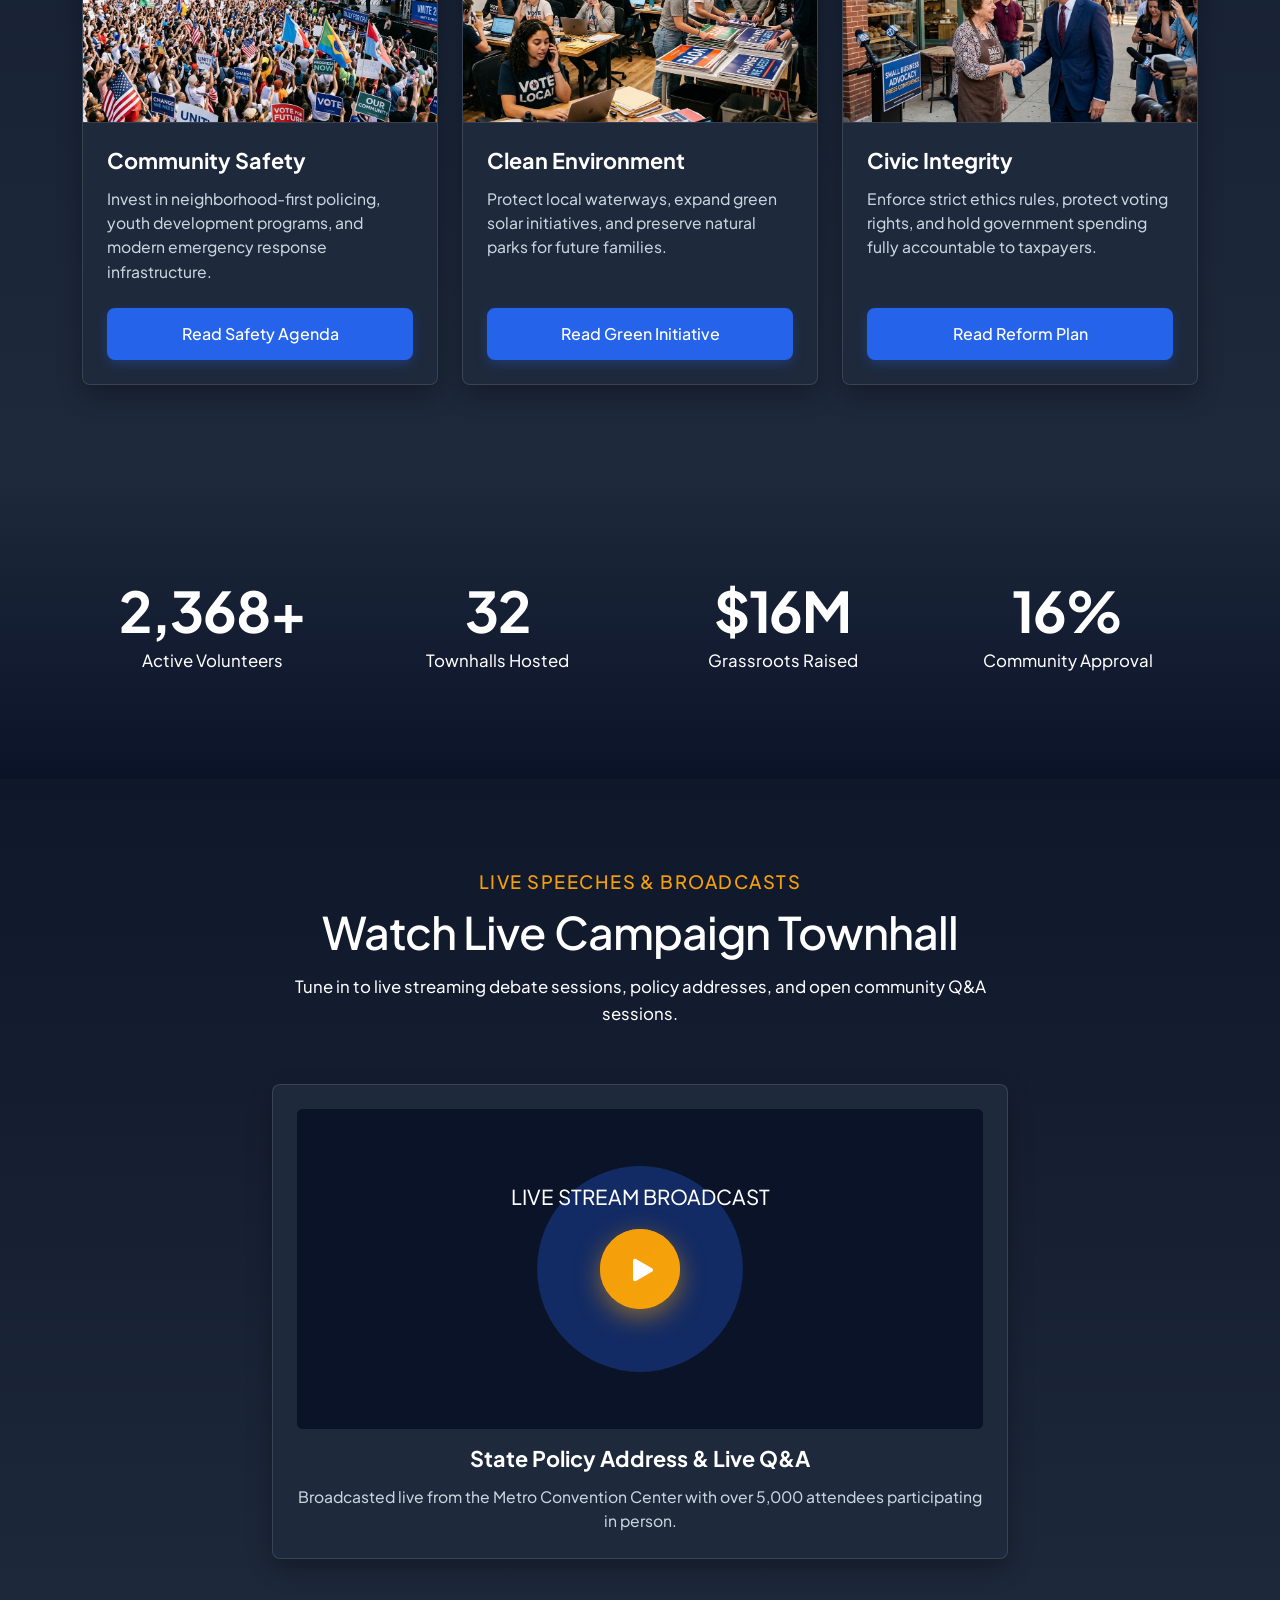
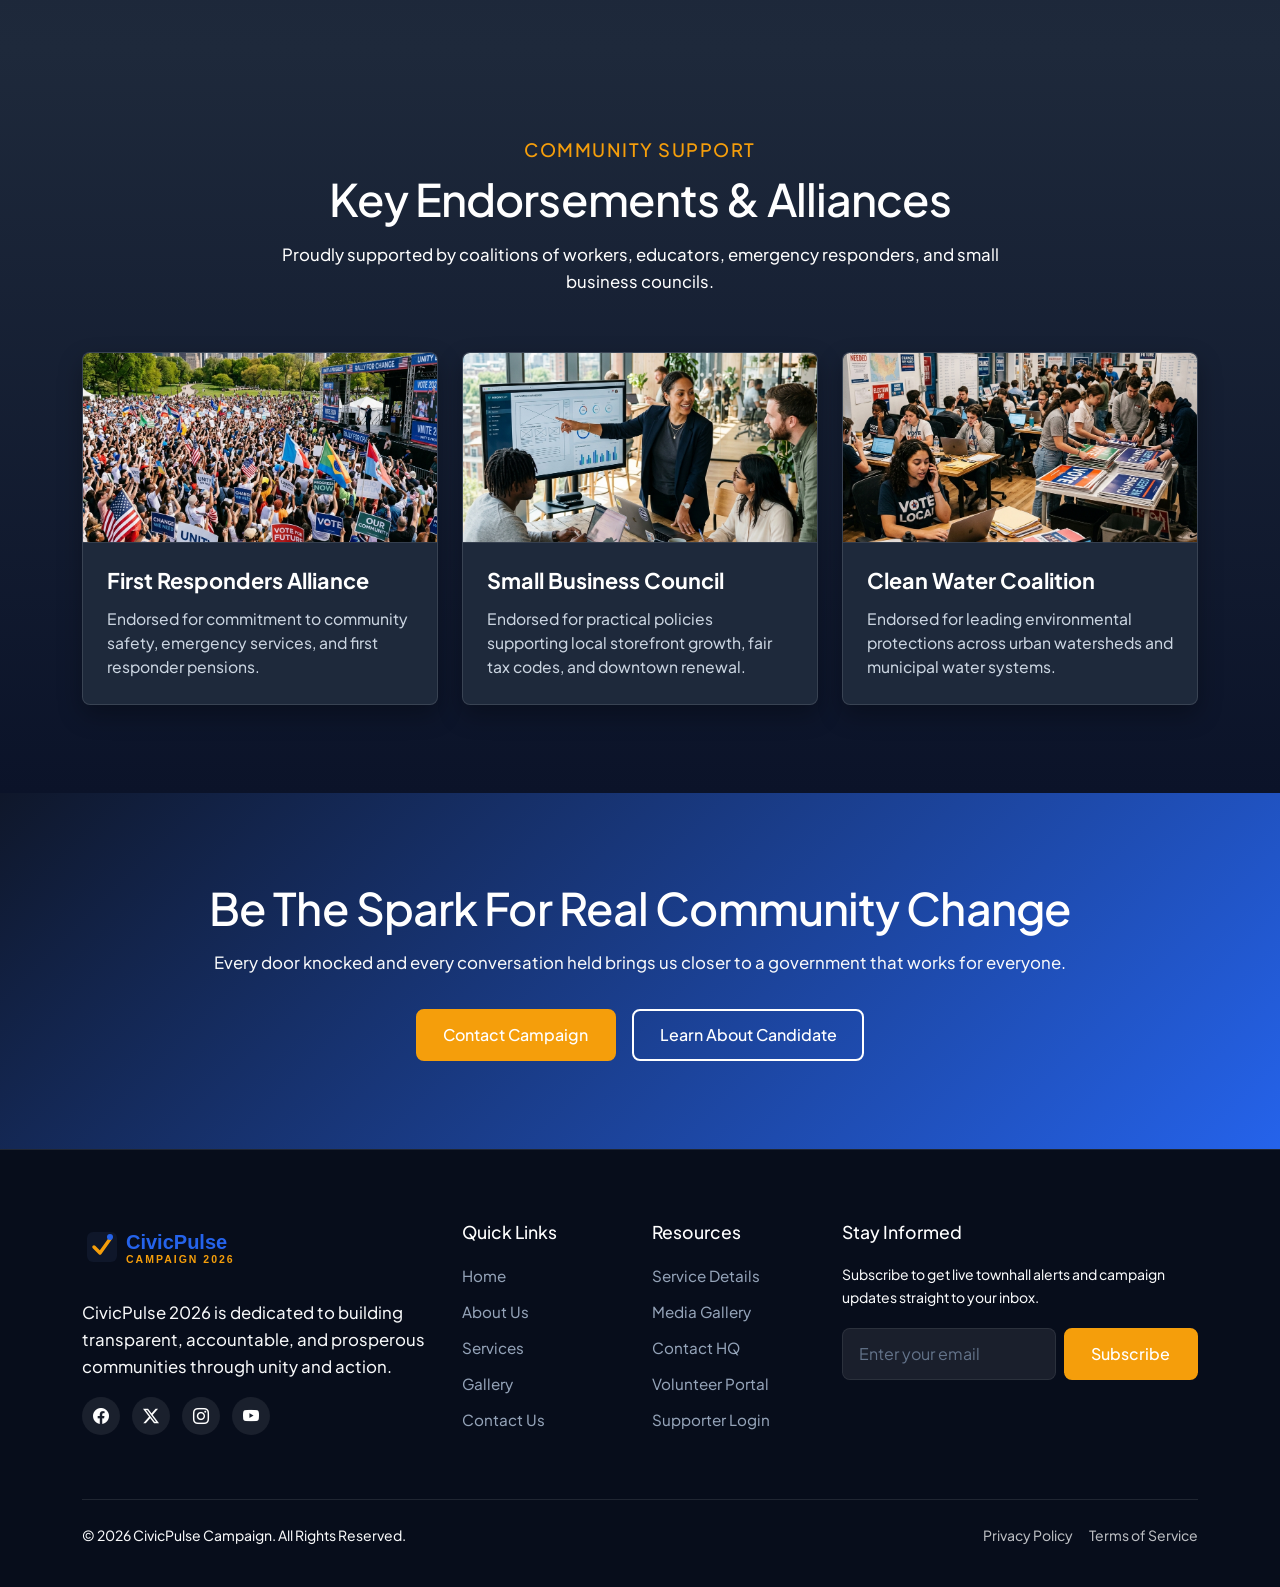
==== commit fa514b98: "Fix text cut off on desktop view" ====
--- a/index.html
+++ b/index.html
@@ -241,7 +241,7 @@
                 <svg viewBox="0 0 800 450" preserveAspectRatio="xMidYMid slice" class="w-100 h-100 position-absolute top-0 start-0">
                   <rect width="800" height="450" fill="#0B1329"/>
                   <circle cx="400" cy="225" r="120" fill="#2563EB" opacity="0.3"/>
-                  <text x="400" y="80" font-family="'Plus Jakarta Sans', sans-serif" font-size="24" fill="#FFFFFF" text-anchor="middle">LIVE STREAM BROADCAST</text>
+                  <text x="400" y="150" font-family="'Plus Jakarta Sans', sans-serif" font-size="24" fill="#FFFFFF" text-anchor="middle">LIVE STREAM BROADCAST</text>
                 </svg>
                 <a href="gallery.html" class="btn btn-tertiary-custom position-relative z-1 play-button-circle">
                   <i class="bi bi-play-fill fs-1"></i>
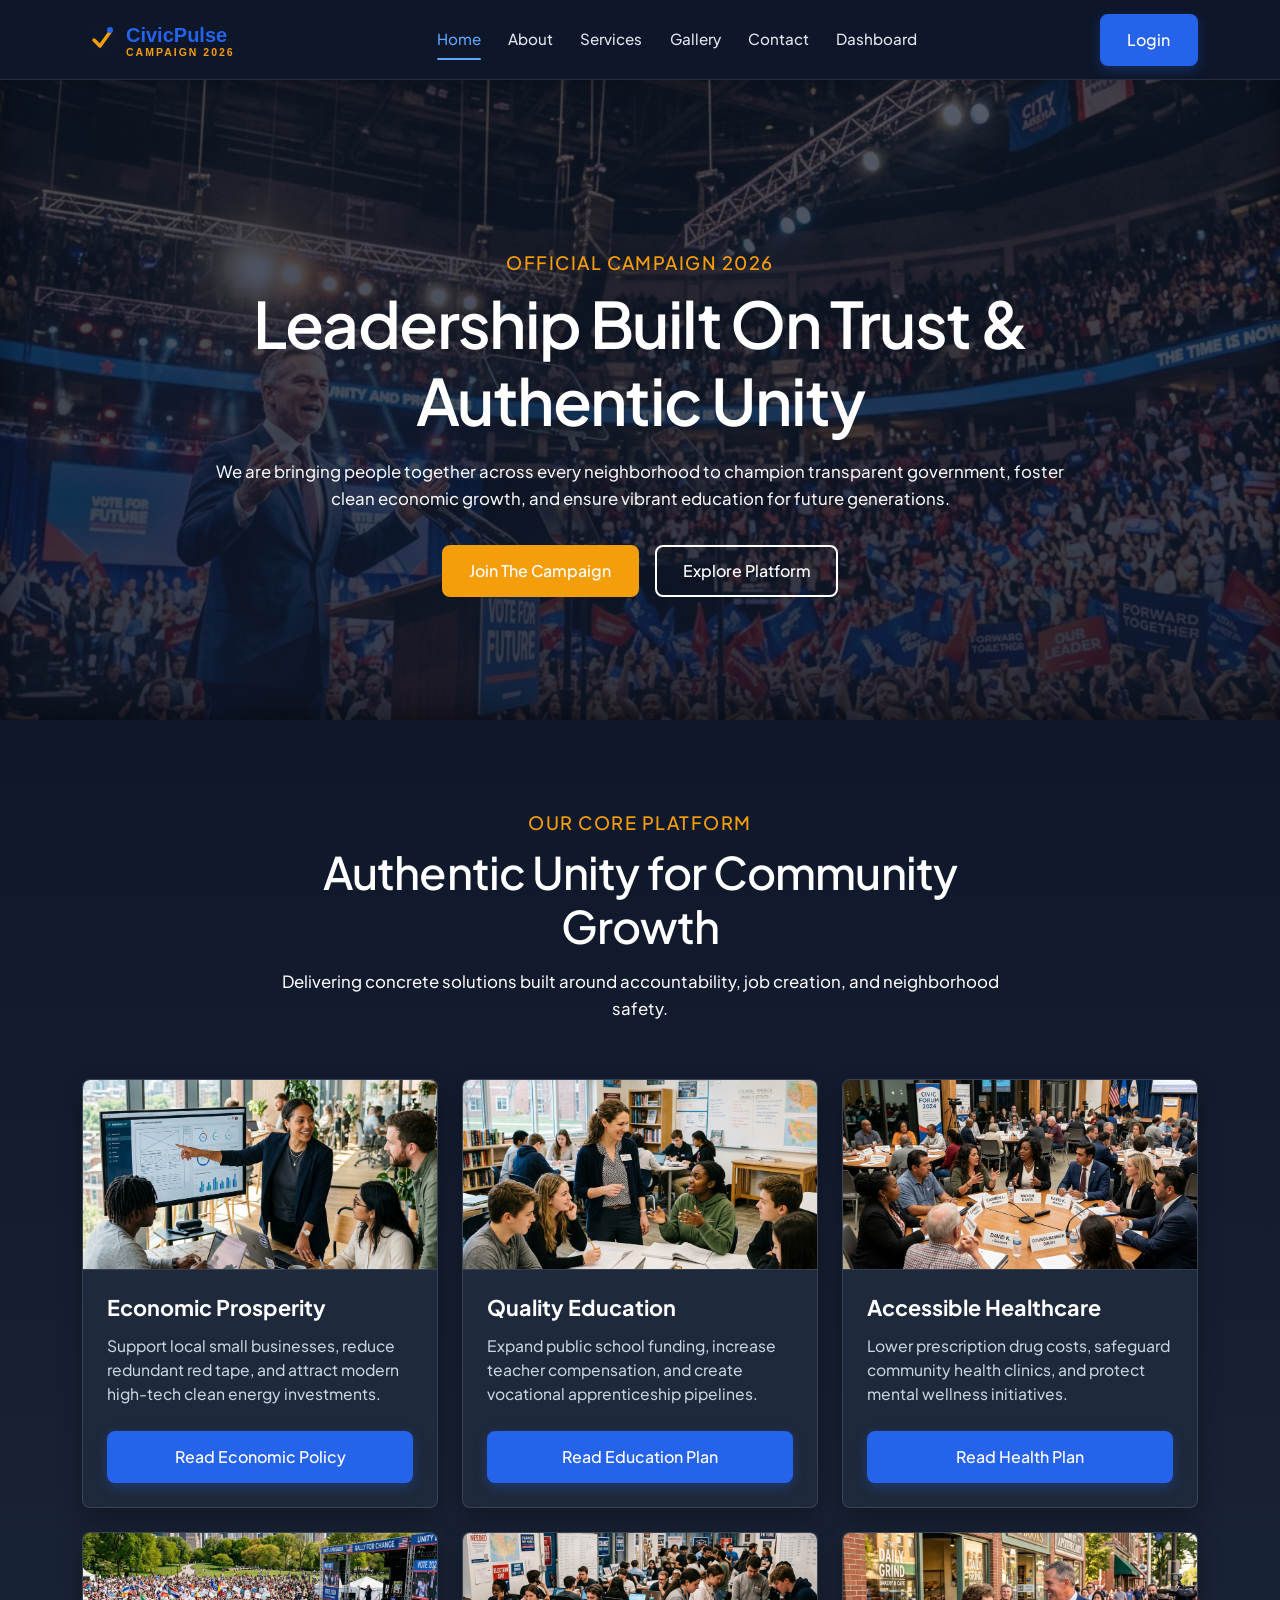
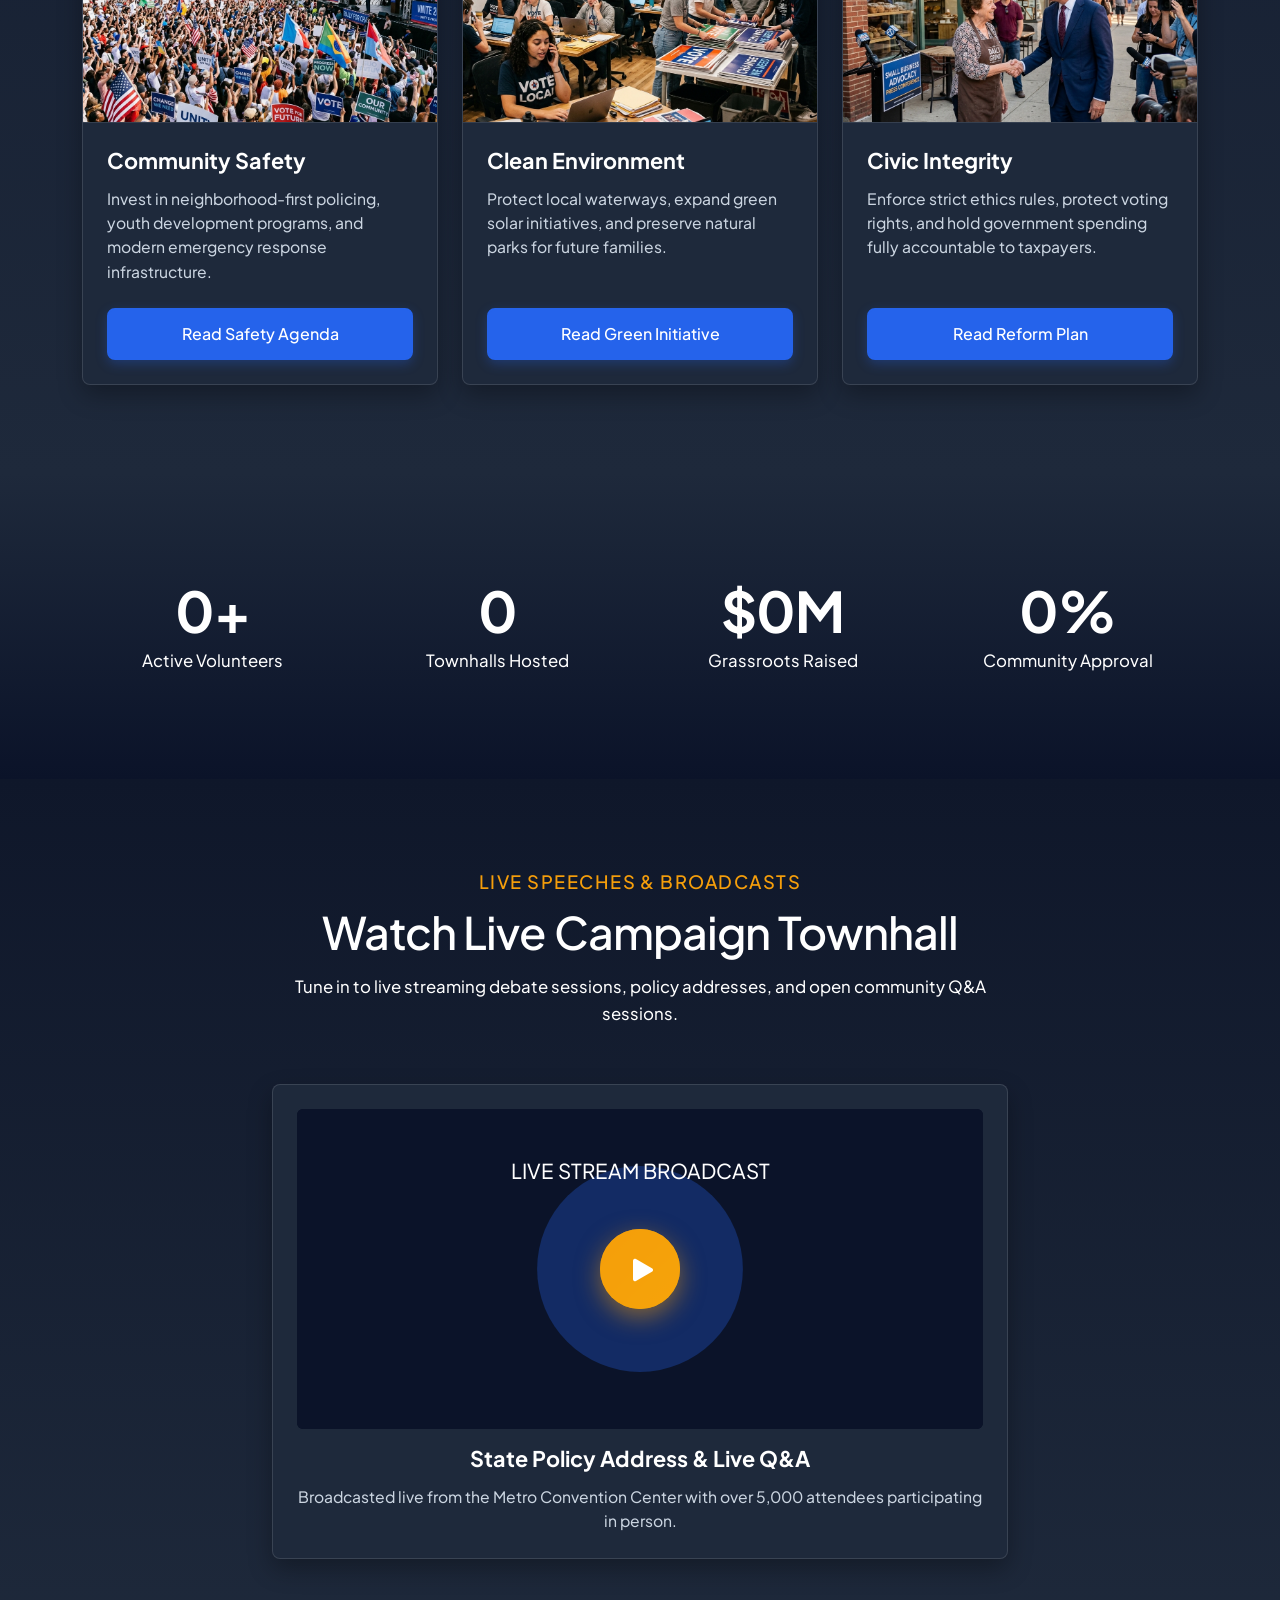
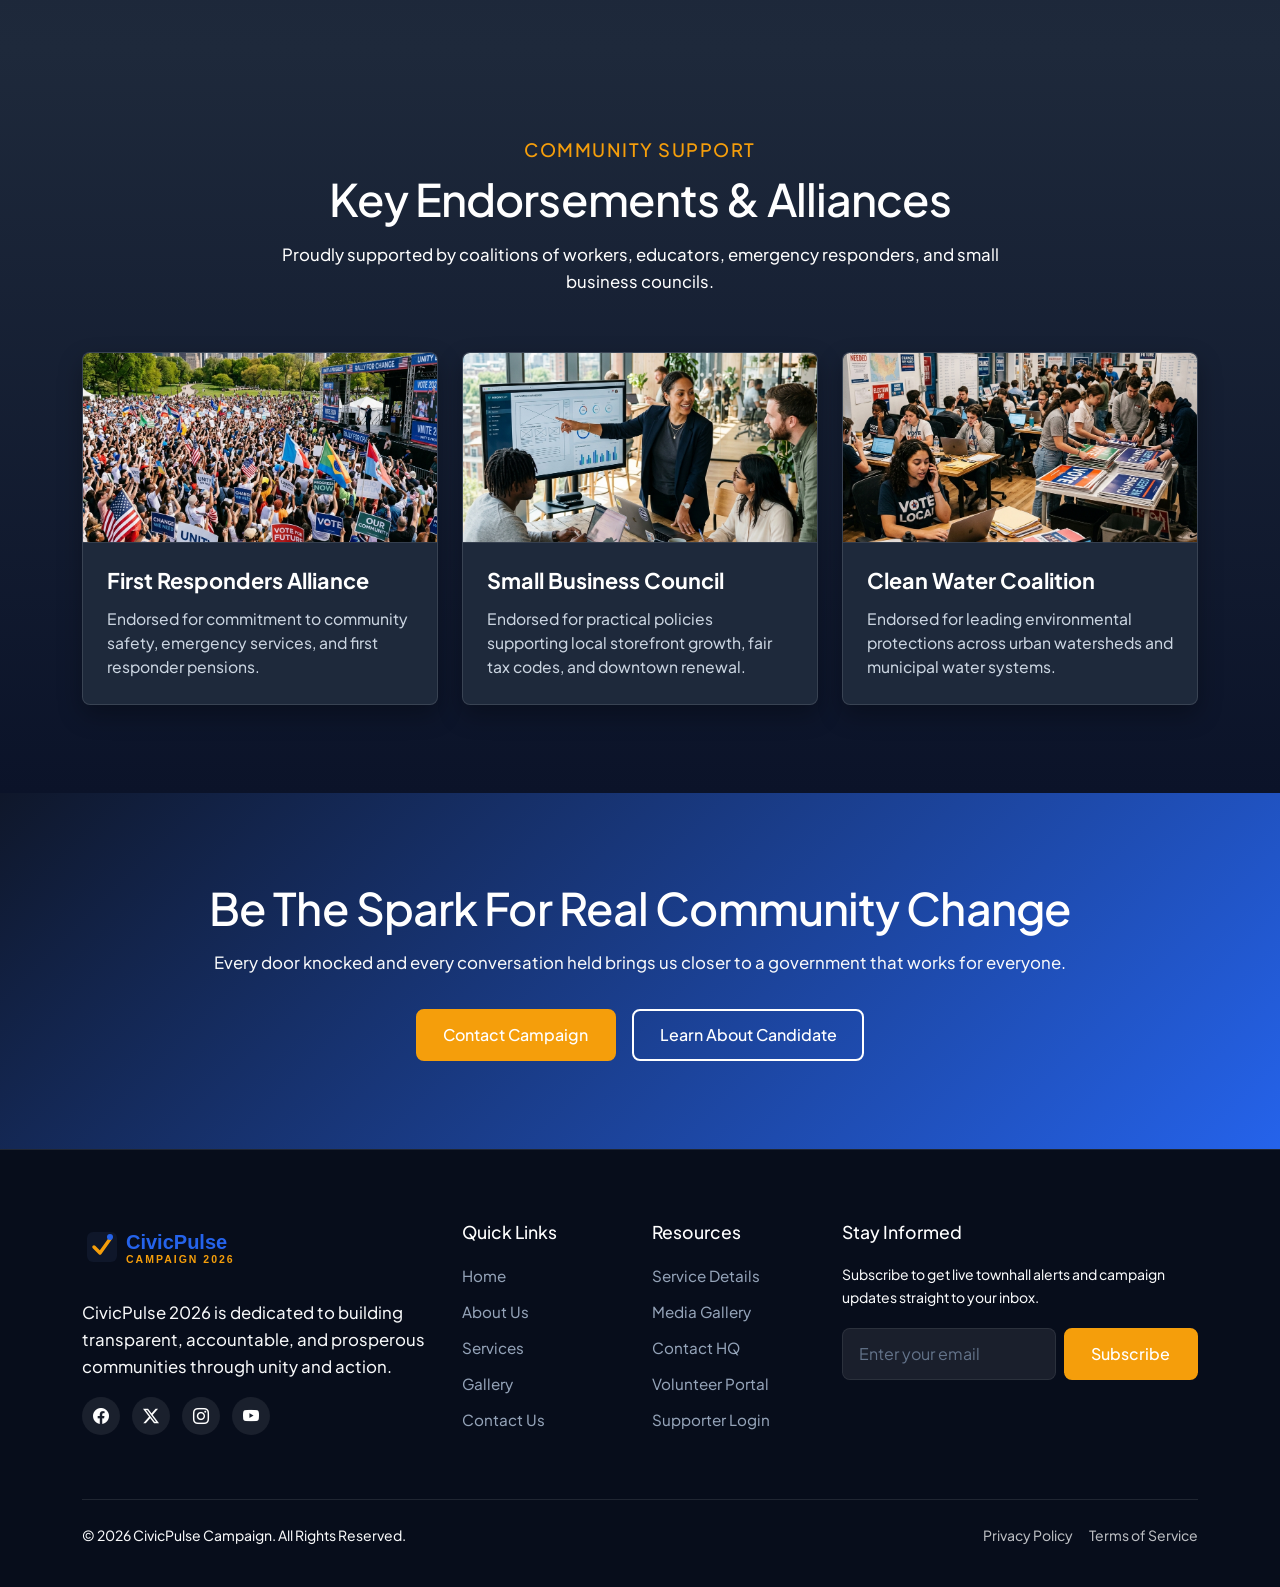
==== commit de0116e3: "Move live stream text higher to avoid overlapping play button pulse" ====
--- a/index.html
+++ b/index.html
@@ -241,7 +241,7 @@
                 <svg viewBox="0 0 800 450" preserveAspectRatio="xMidYMid slice" class="w-100 h-100 position-absolute top-0 start-0">
                   <rect width="800" height="450" fill="#0B1329"/>
                   <circle cx="400" cy="225" r="120" fill="#2563EB" opacity="0.3"/>
-                  <text x="400" y="150" font-family="'Plus Jakarta Sans', sans-serif" font-size="24" fill="#FFFFFF" text-anchor="middle">LIVE STREAM BROADCAST</text>
+                  <text x="400" y="120" font-family="'Plus Jakarta Sans', sans-serif" font-size="24" fill="#FFFFFF" text-anchor="middle">LIVE STREAM BROADCAST</text>
                 </svg>
                 <a href="gallery.html" class="btn btn-tertiary-custom position-relative z-1 play-button-circle">
                   <i class="bi bi-play-fill fs-1"></i>
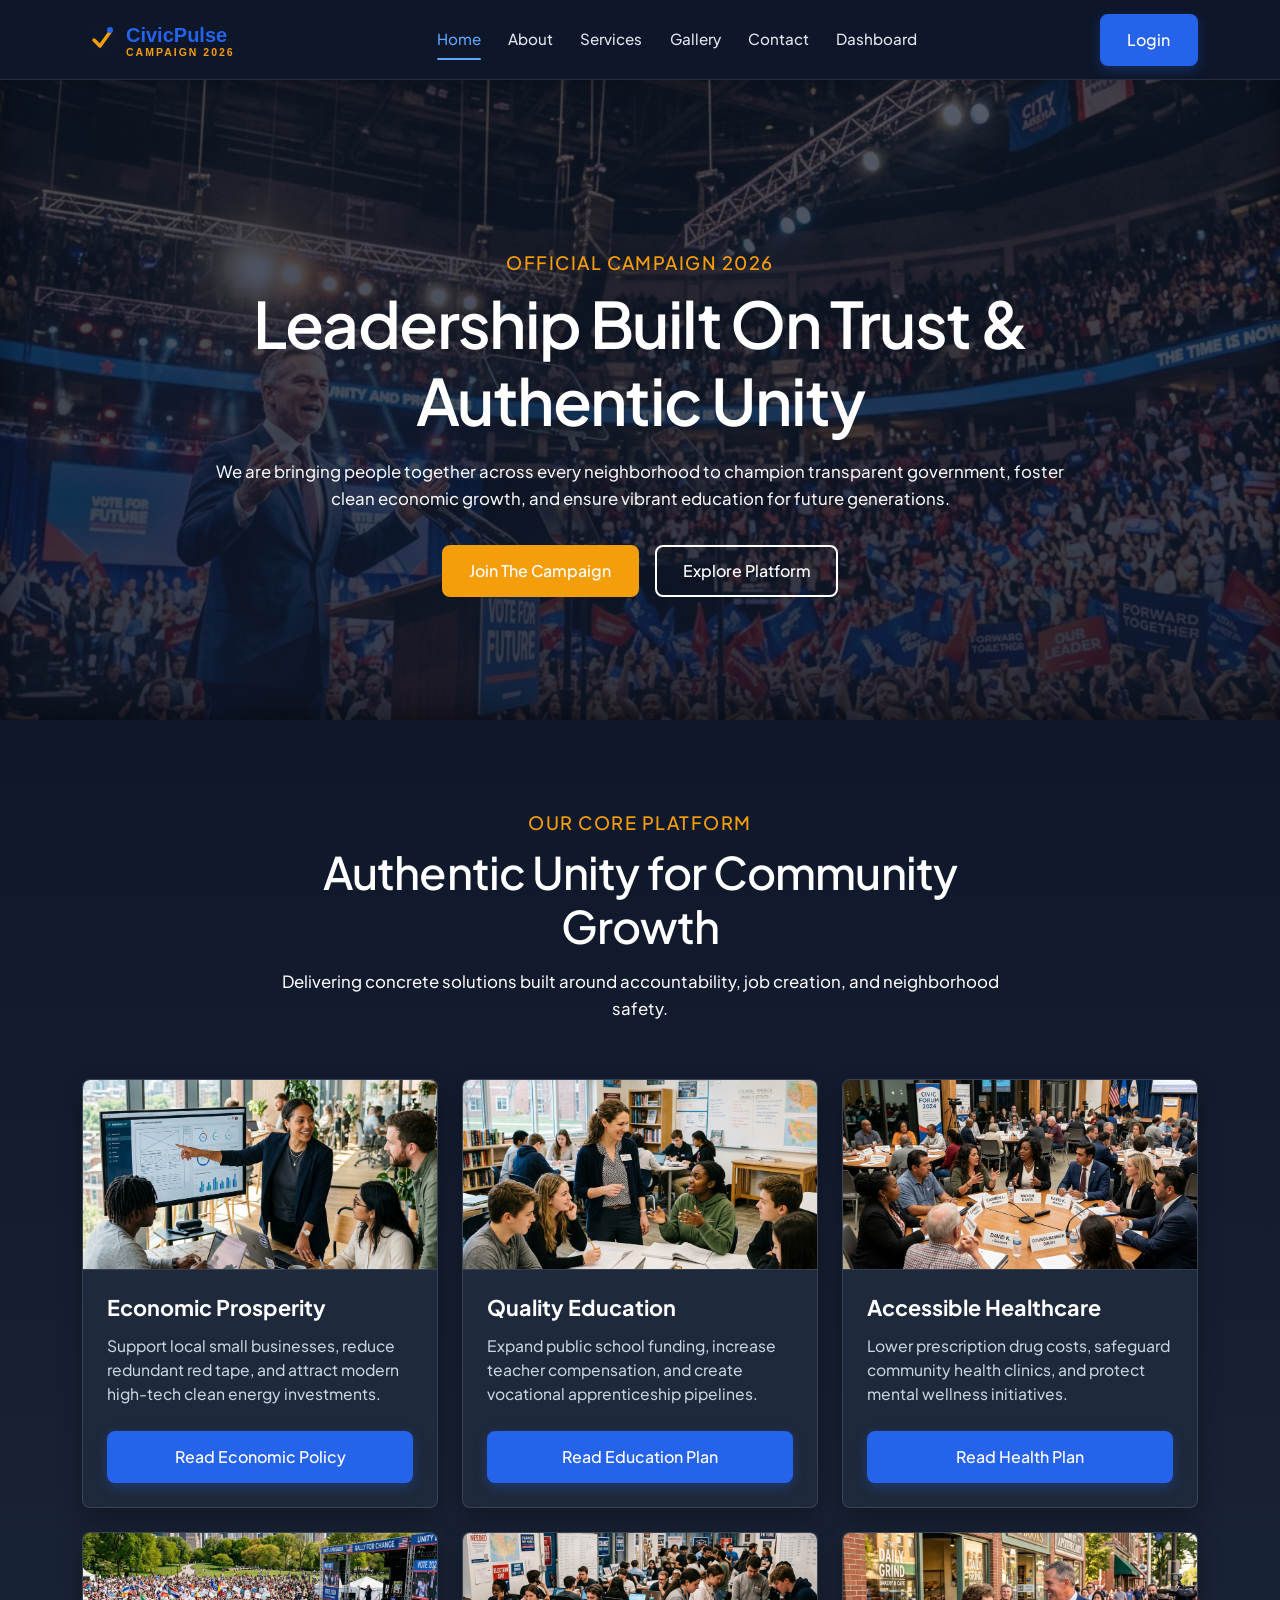
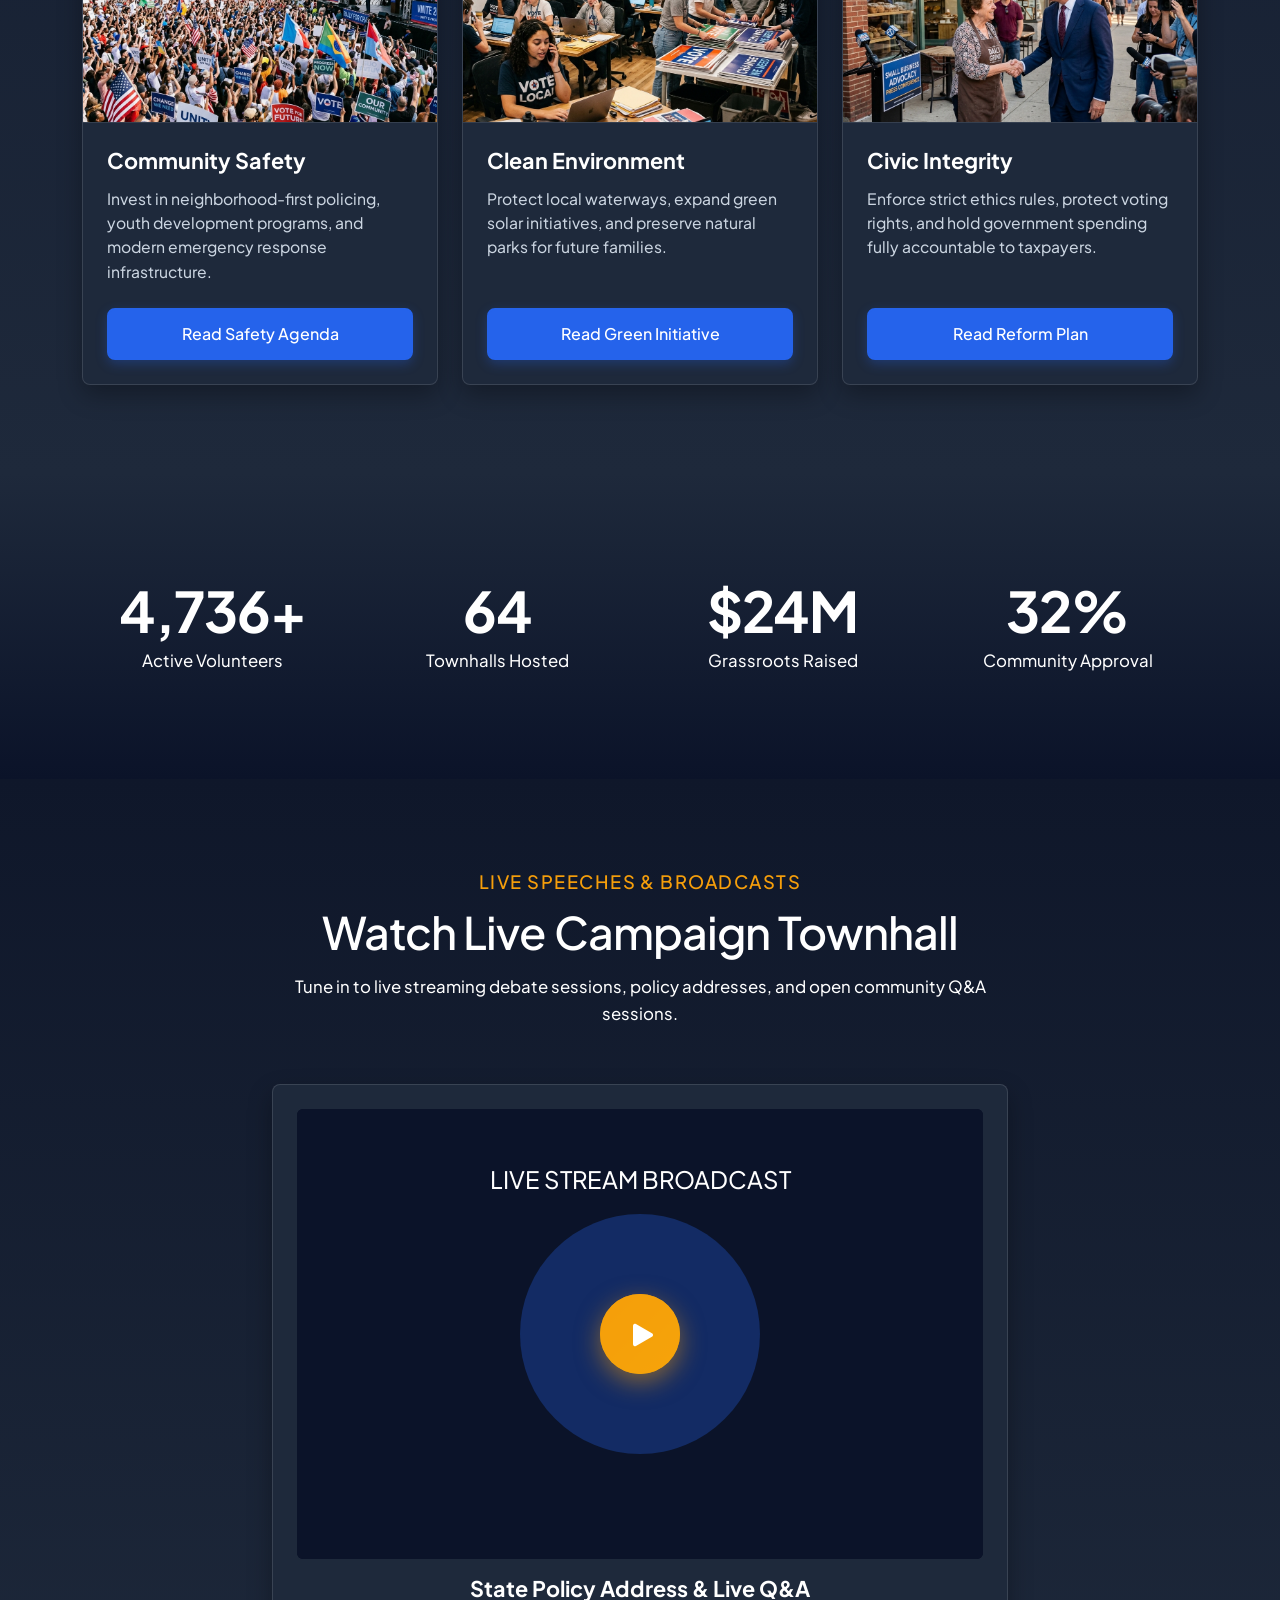
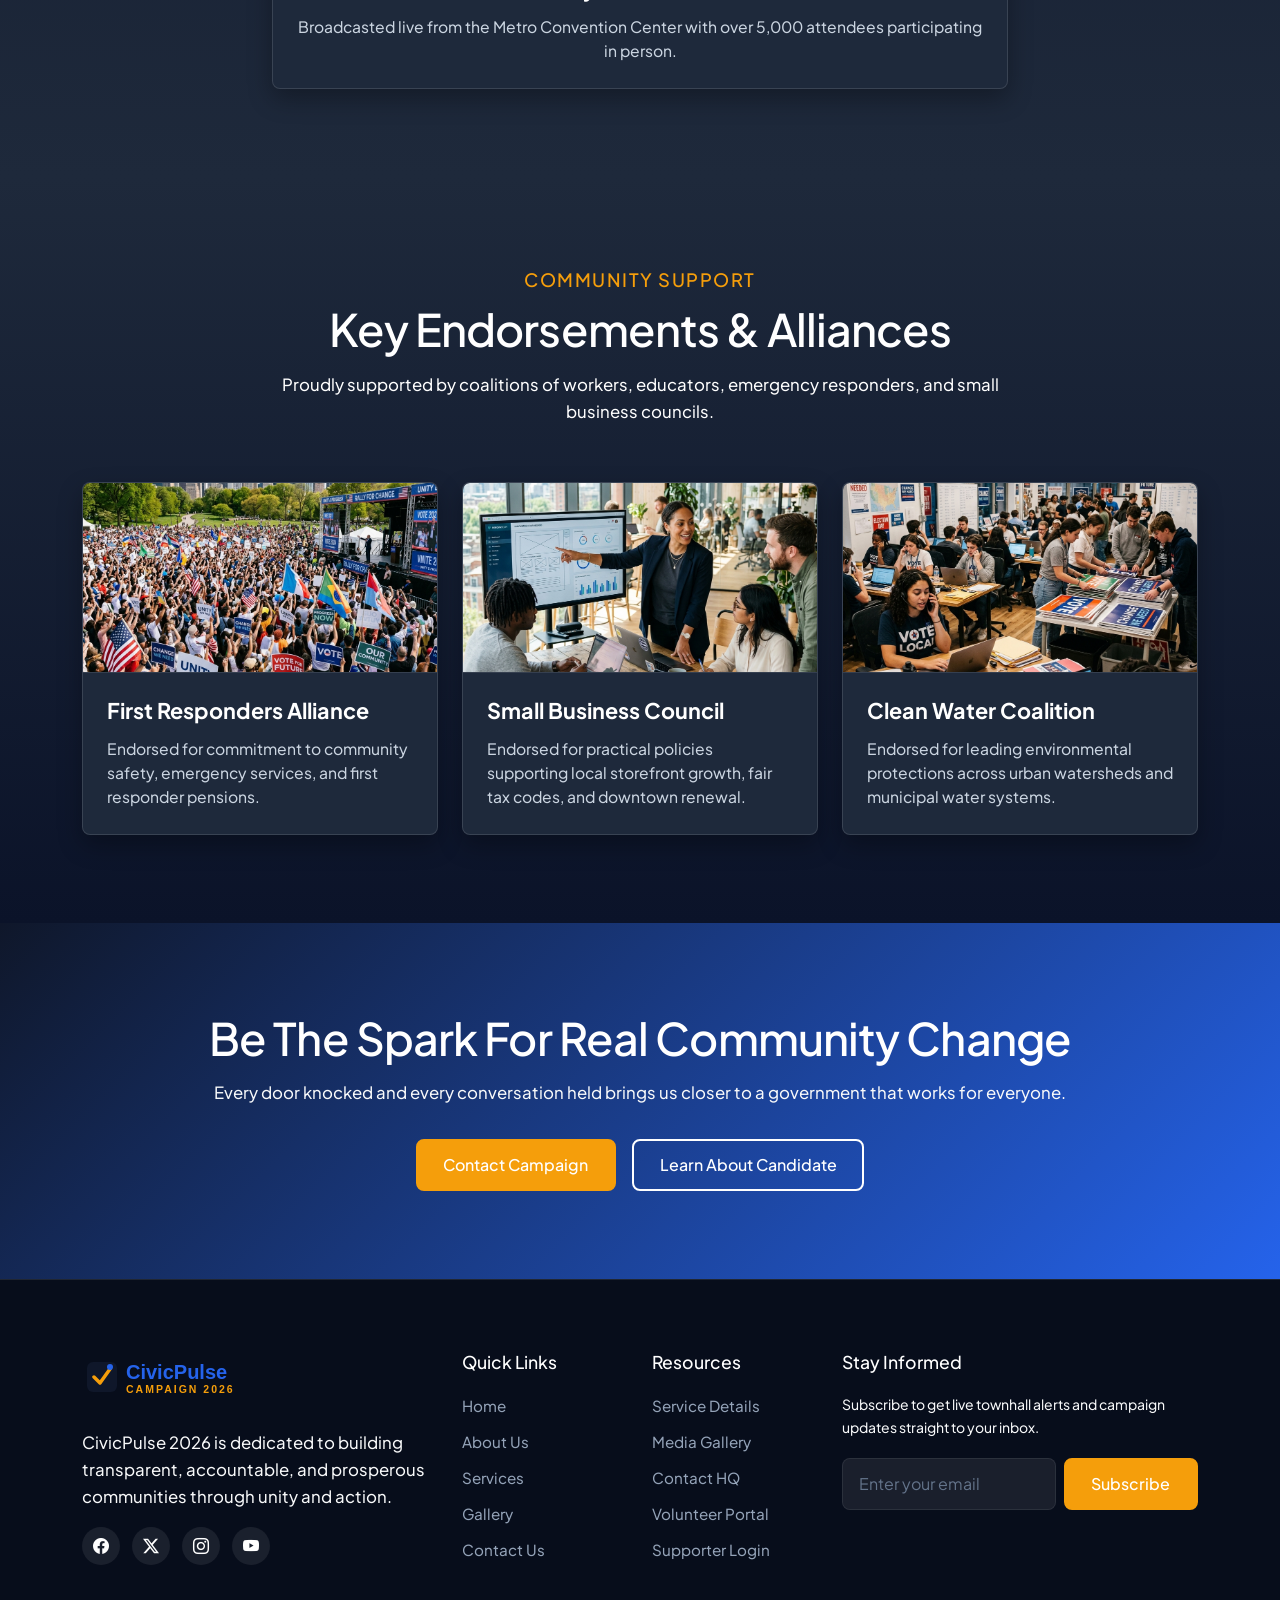
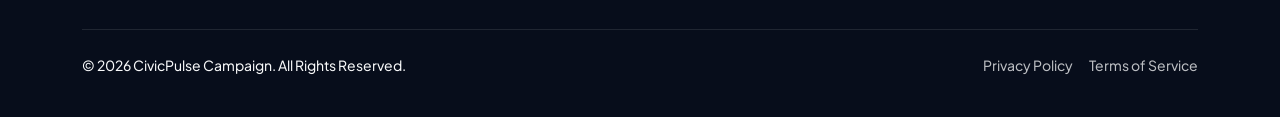
==== commit 13889335: "Move text completely out of the circle and increase container height" ====
--- a/index.html
+++ b/index.html
@@ -237,11 +237,11 @@
         <div class="row align-items-center g-4">
           <div class="col-lg-8 mx-auto text-center">
             <div class="custom-card p-4">
-              <div class="position-relative mb-3 rounded overflow-hidden" style="background: #0B1329; min-height: 320px; display: flex; align-items: center; justify-content: center;">
+              <div class="position-relative mb-3 rounded overflow-hidden" style="background: #0B1329; min-height: 450px; display: flex; align-items: center; justify-content: center;">
                 <svg viewBox="0 0 800 450" preserveAspectRatio="xMidYMid slice" class="w-100 h-100 position-absolute top-0 start-0">
                   <rect width="800" height="450" fill="#0B1329"/>
                   <circle cx="400" cy="225" r="120" fill="#2563EB" opacity="0.3"/>
-                  <text x="400" y="120" font-family="'Plus Jakarta Sans', sans-serif" font-size="24" fill="#FFFFFF" text-anchor="middle">LIVE STREAM BROADCAST</text>
+                  <text x="400" y="80" font-family="'Plus Jakarta Sans', sans-serif" font-size="24" fill="#FFFFFF" text-anchor="middle">LIVE STREAM BROADCAST</text>
                 </svg>
                 <a href="gallery.html" class="btn btn-tertiary-custom position-relative z-1 play-button-circle">
                   <i class="bi bi-play-fill fs-1"></i>
